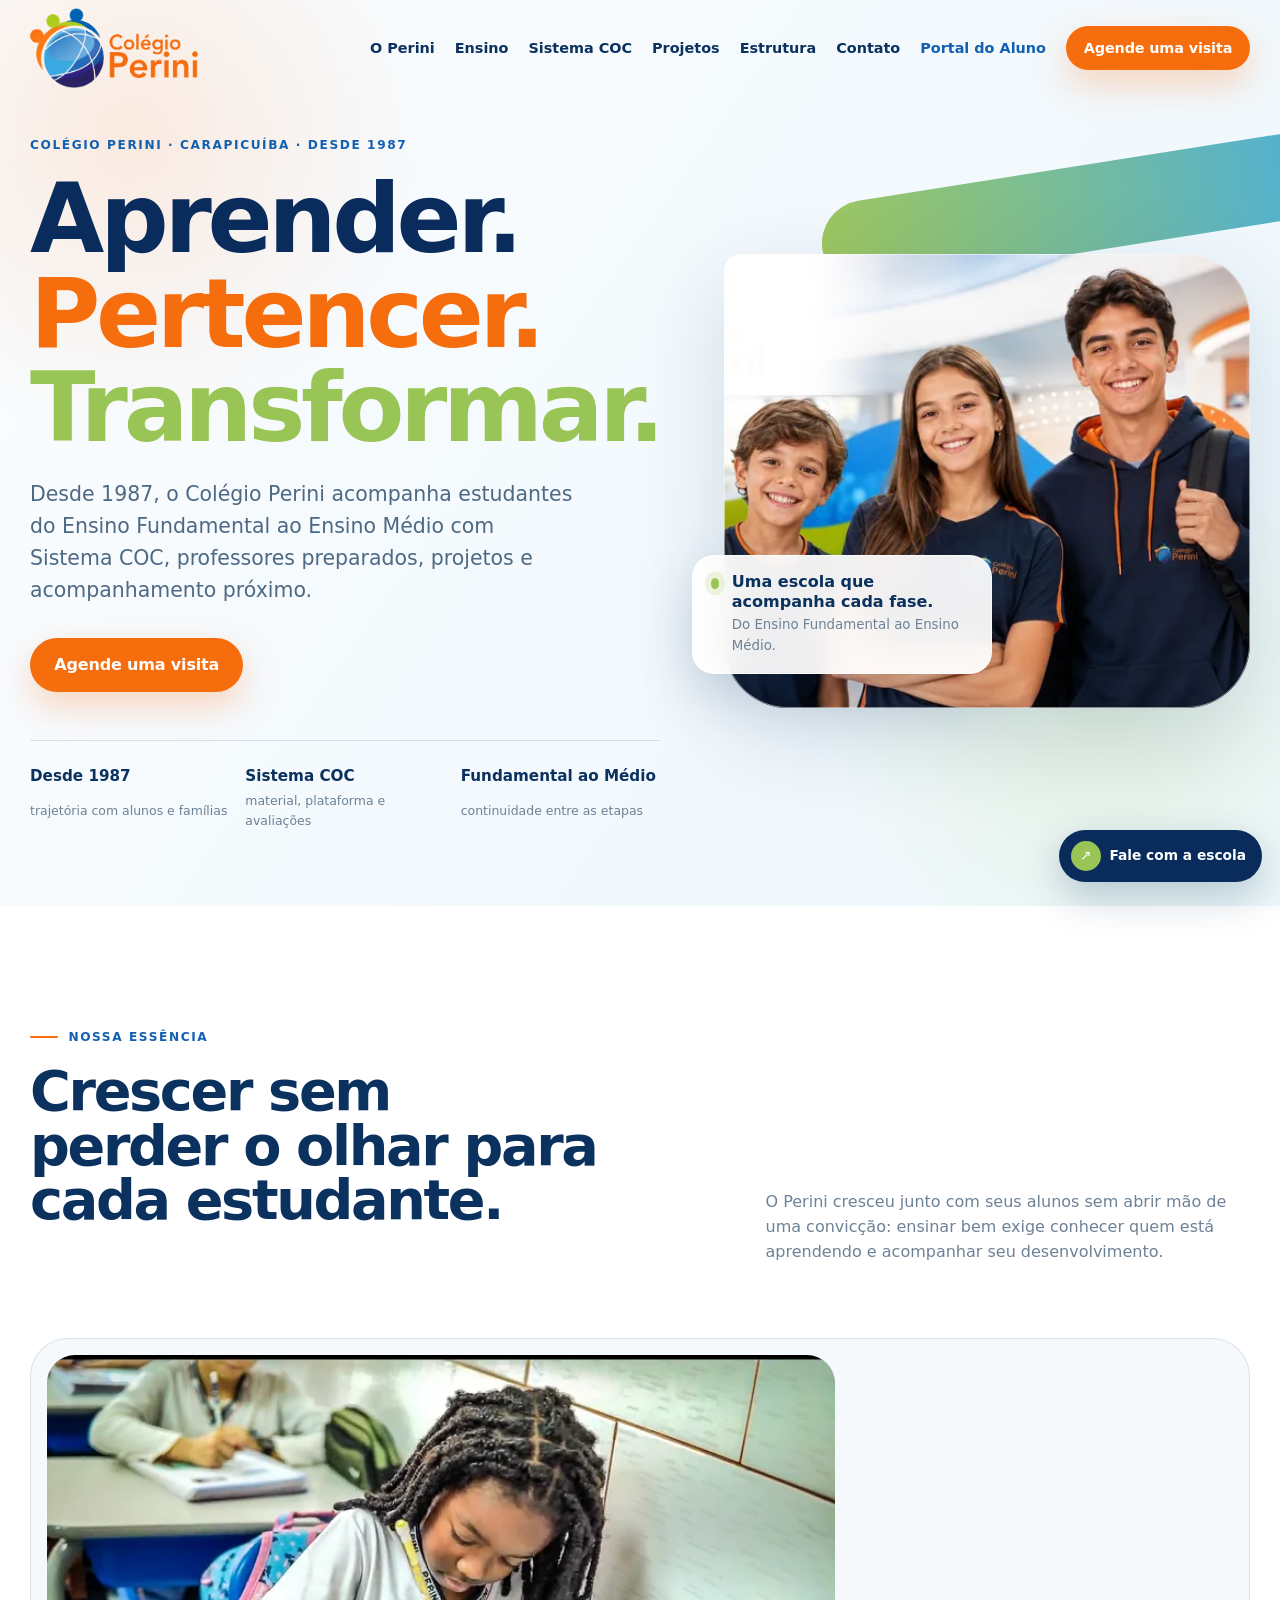
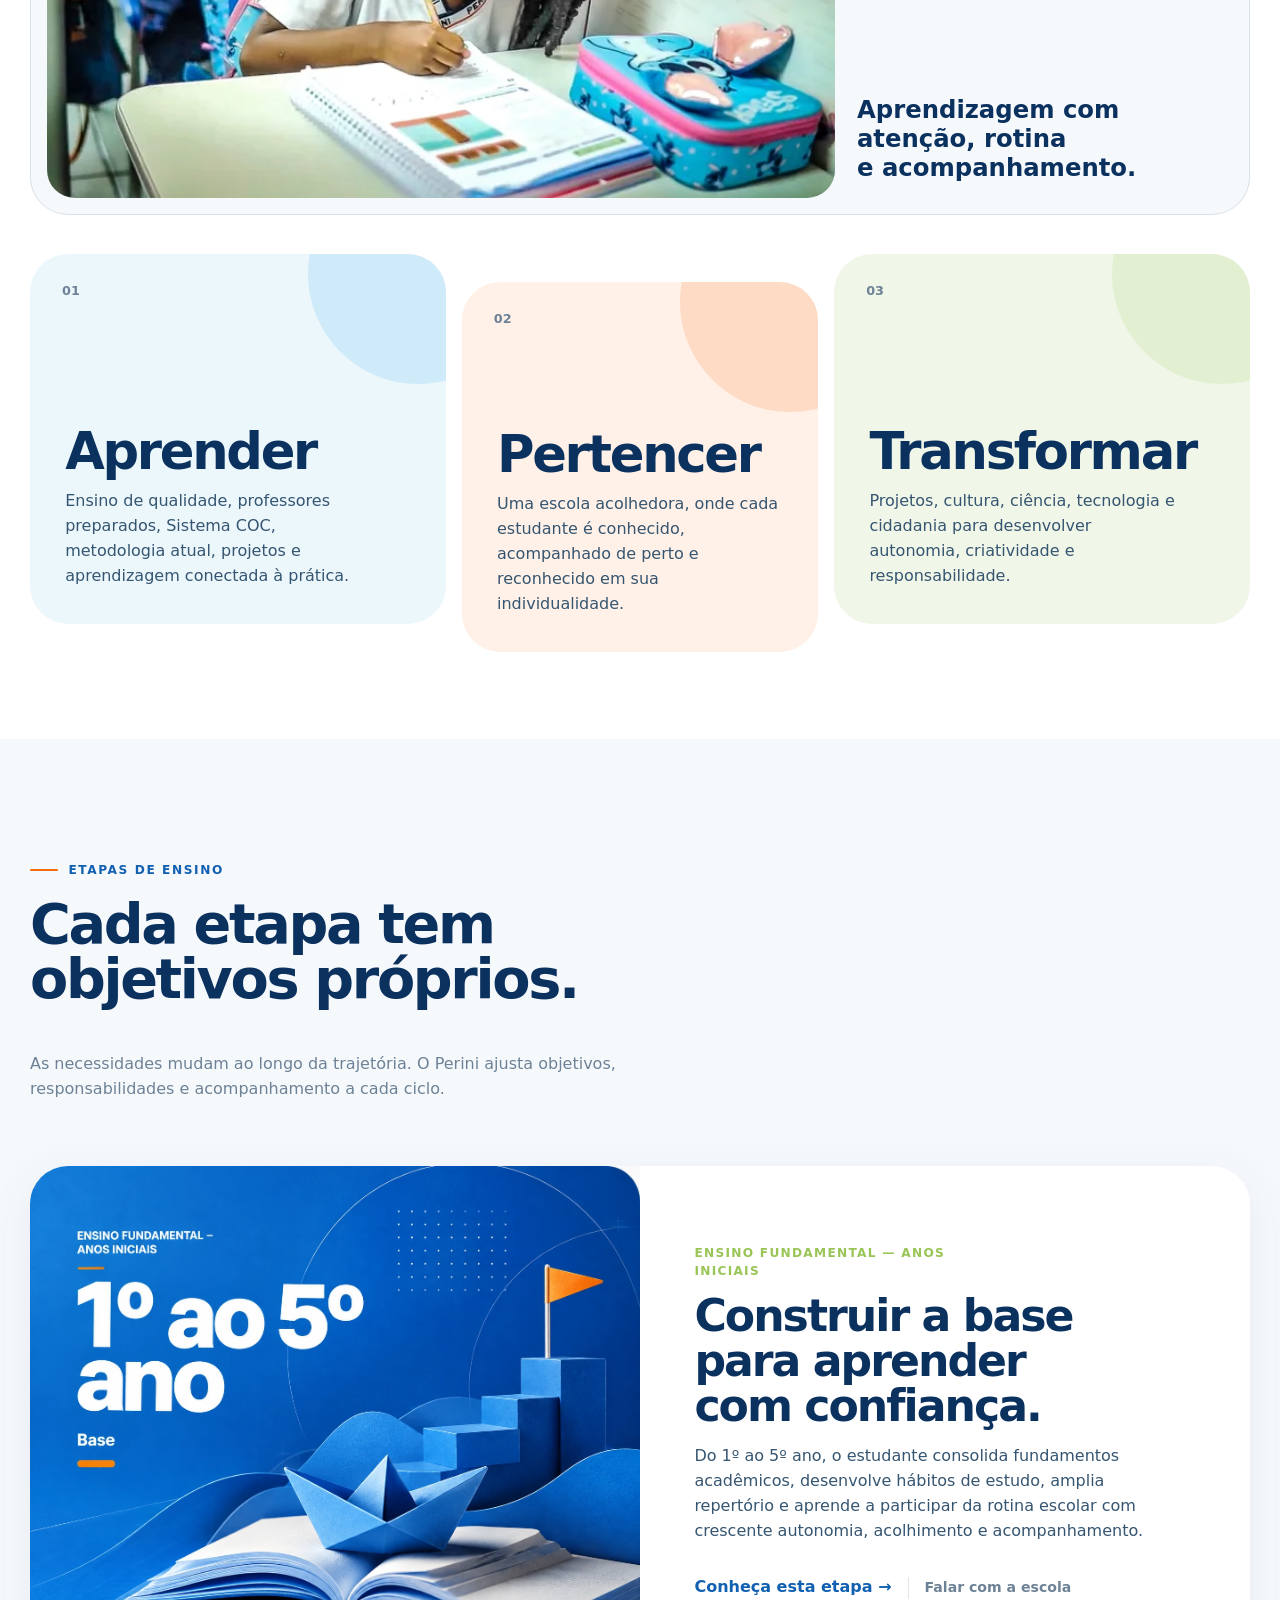
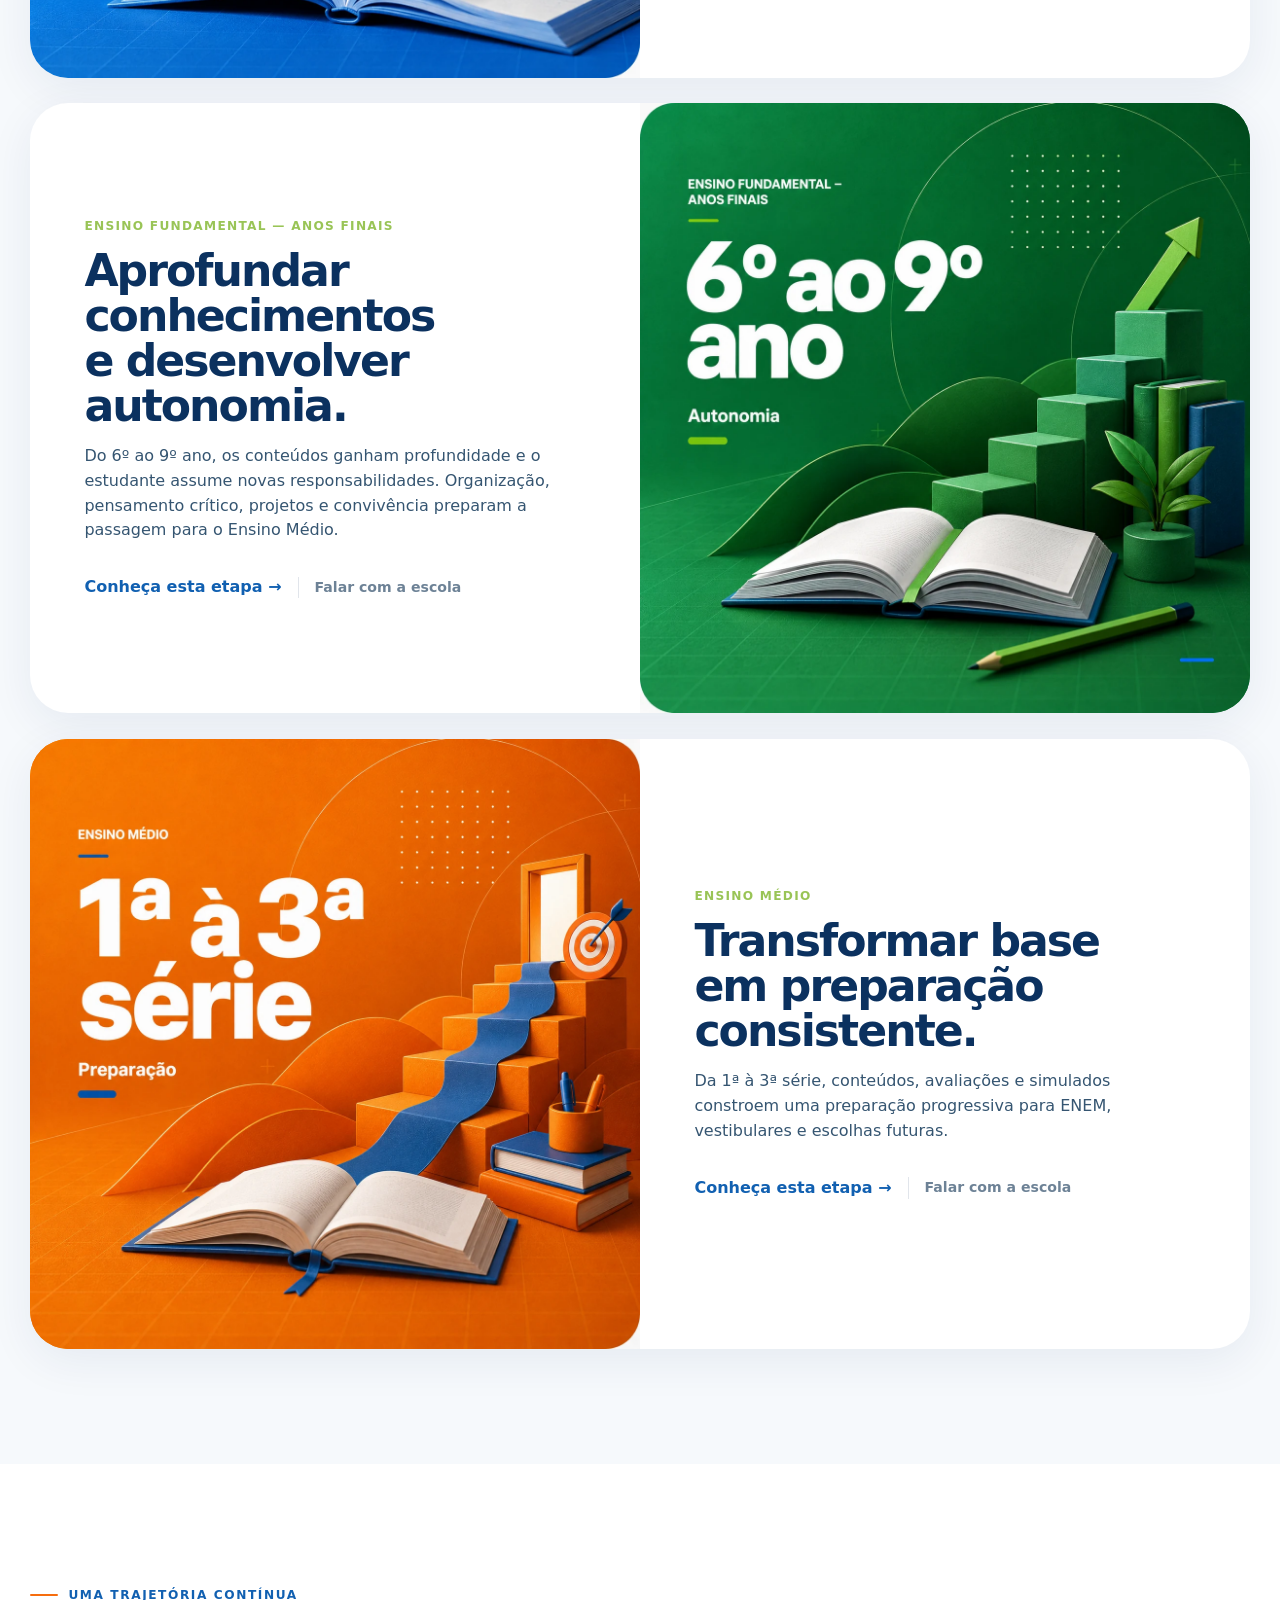
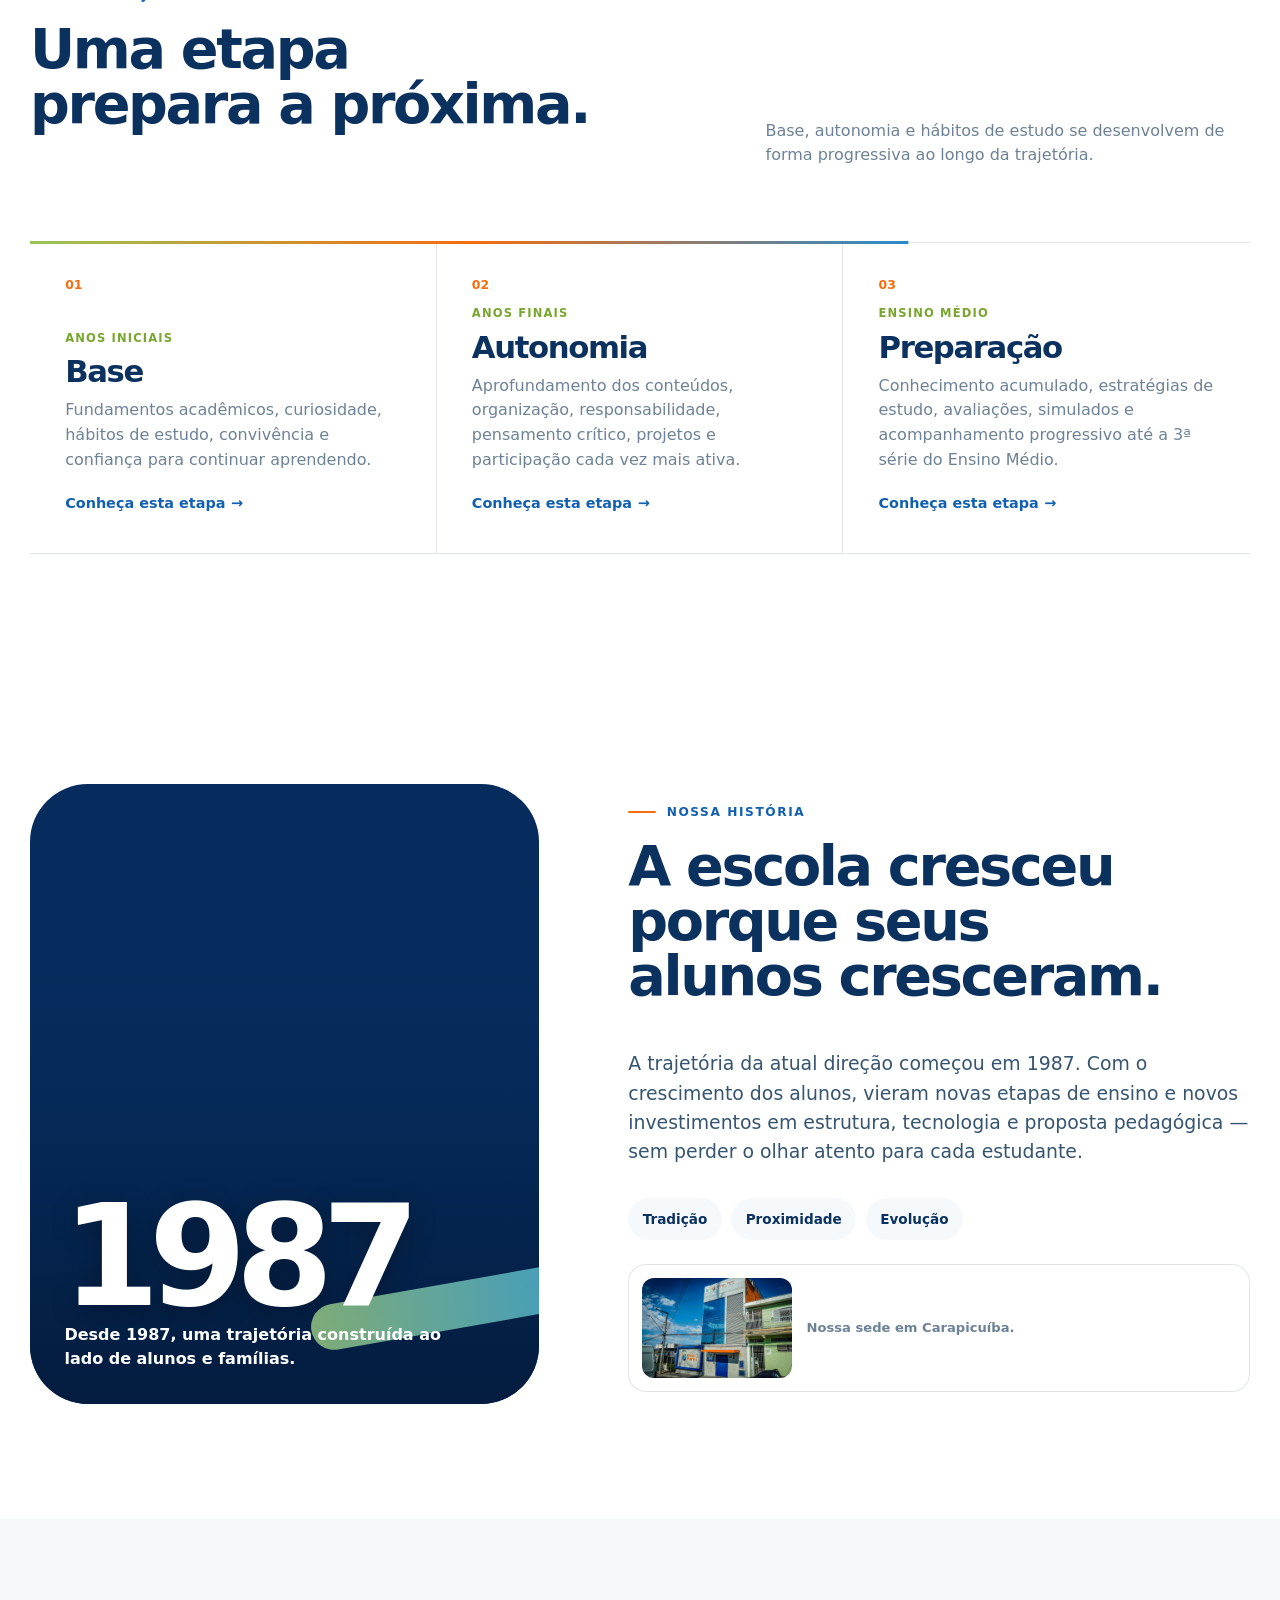
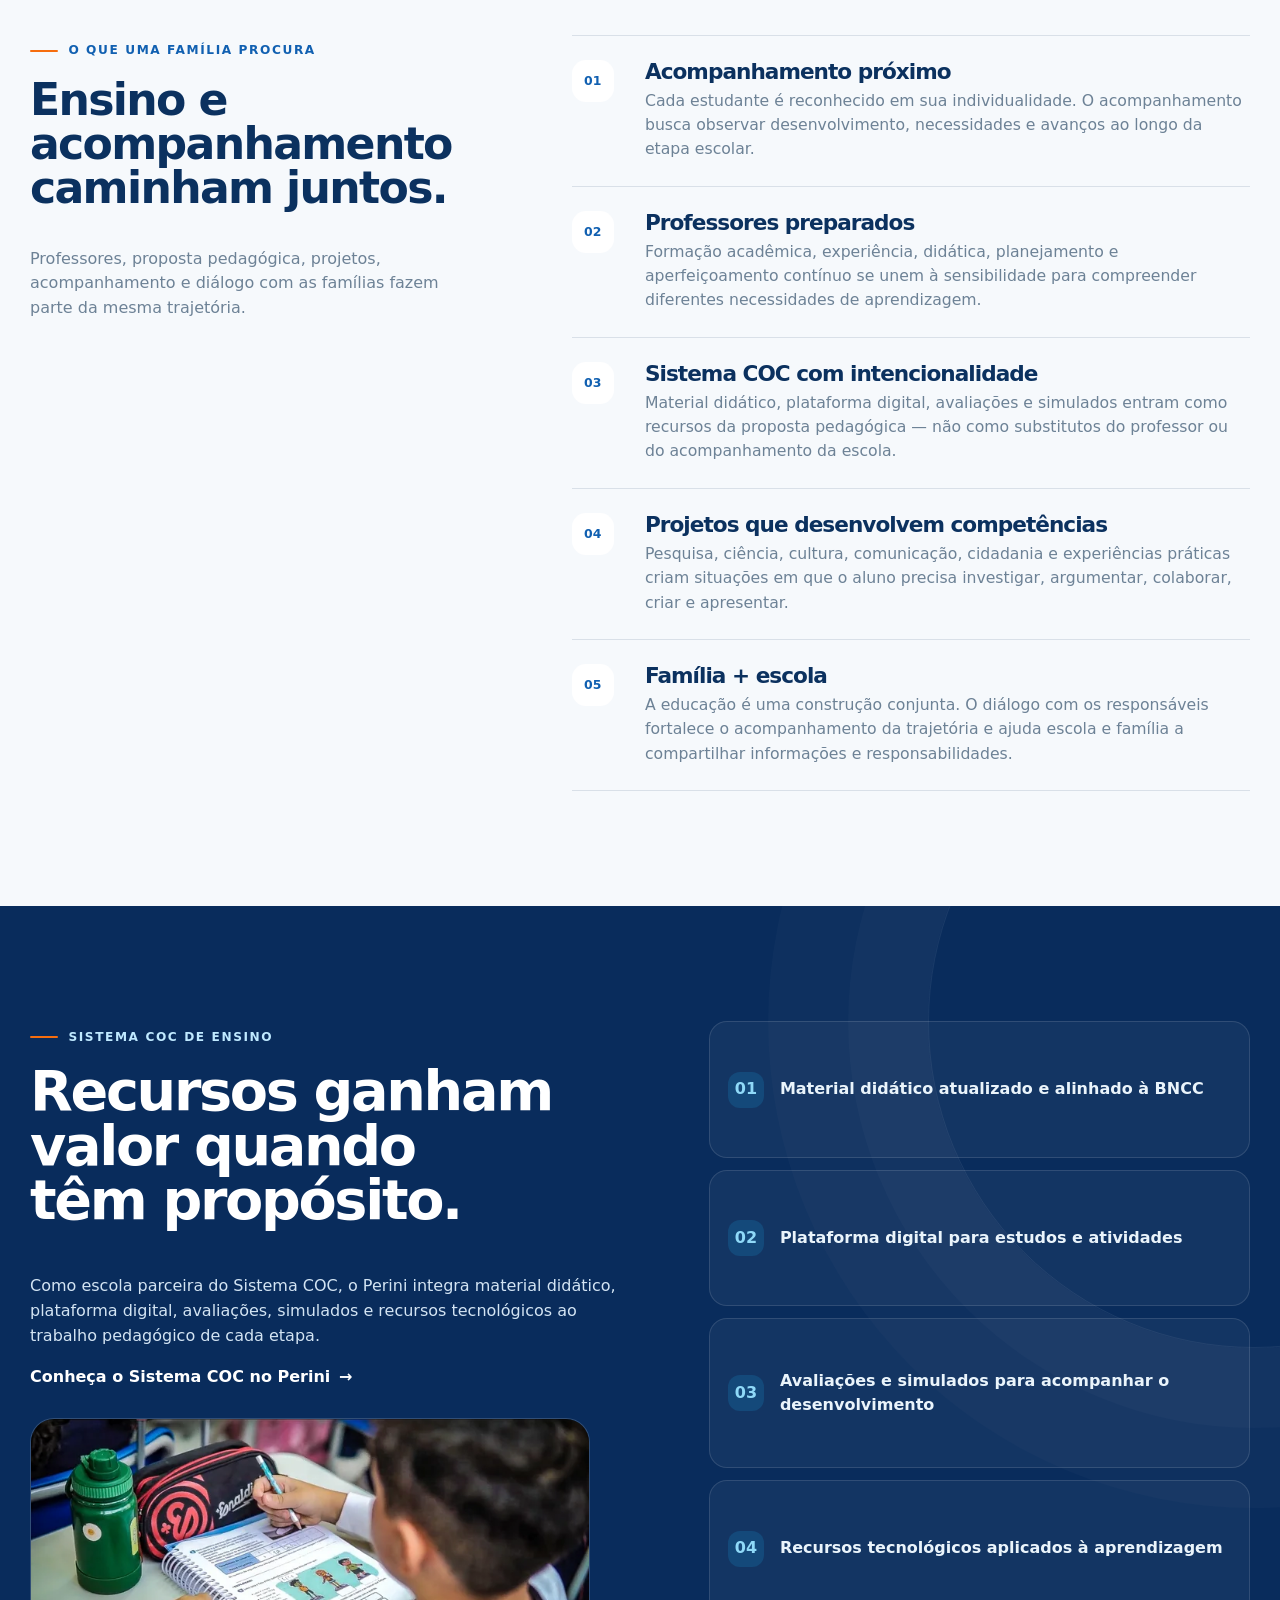
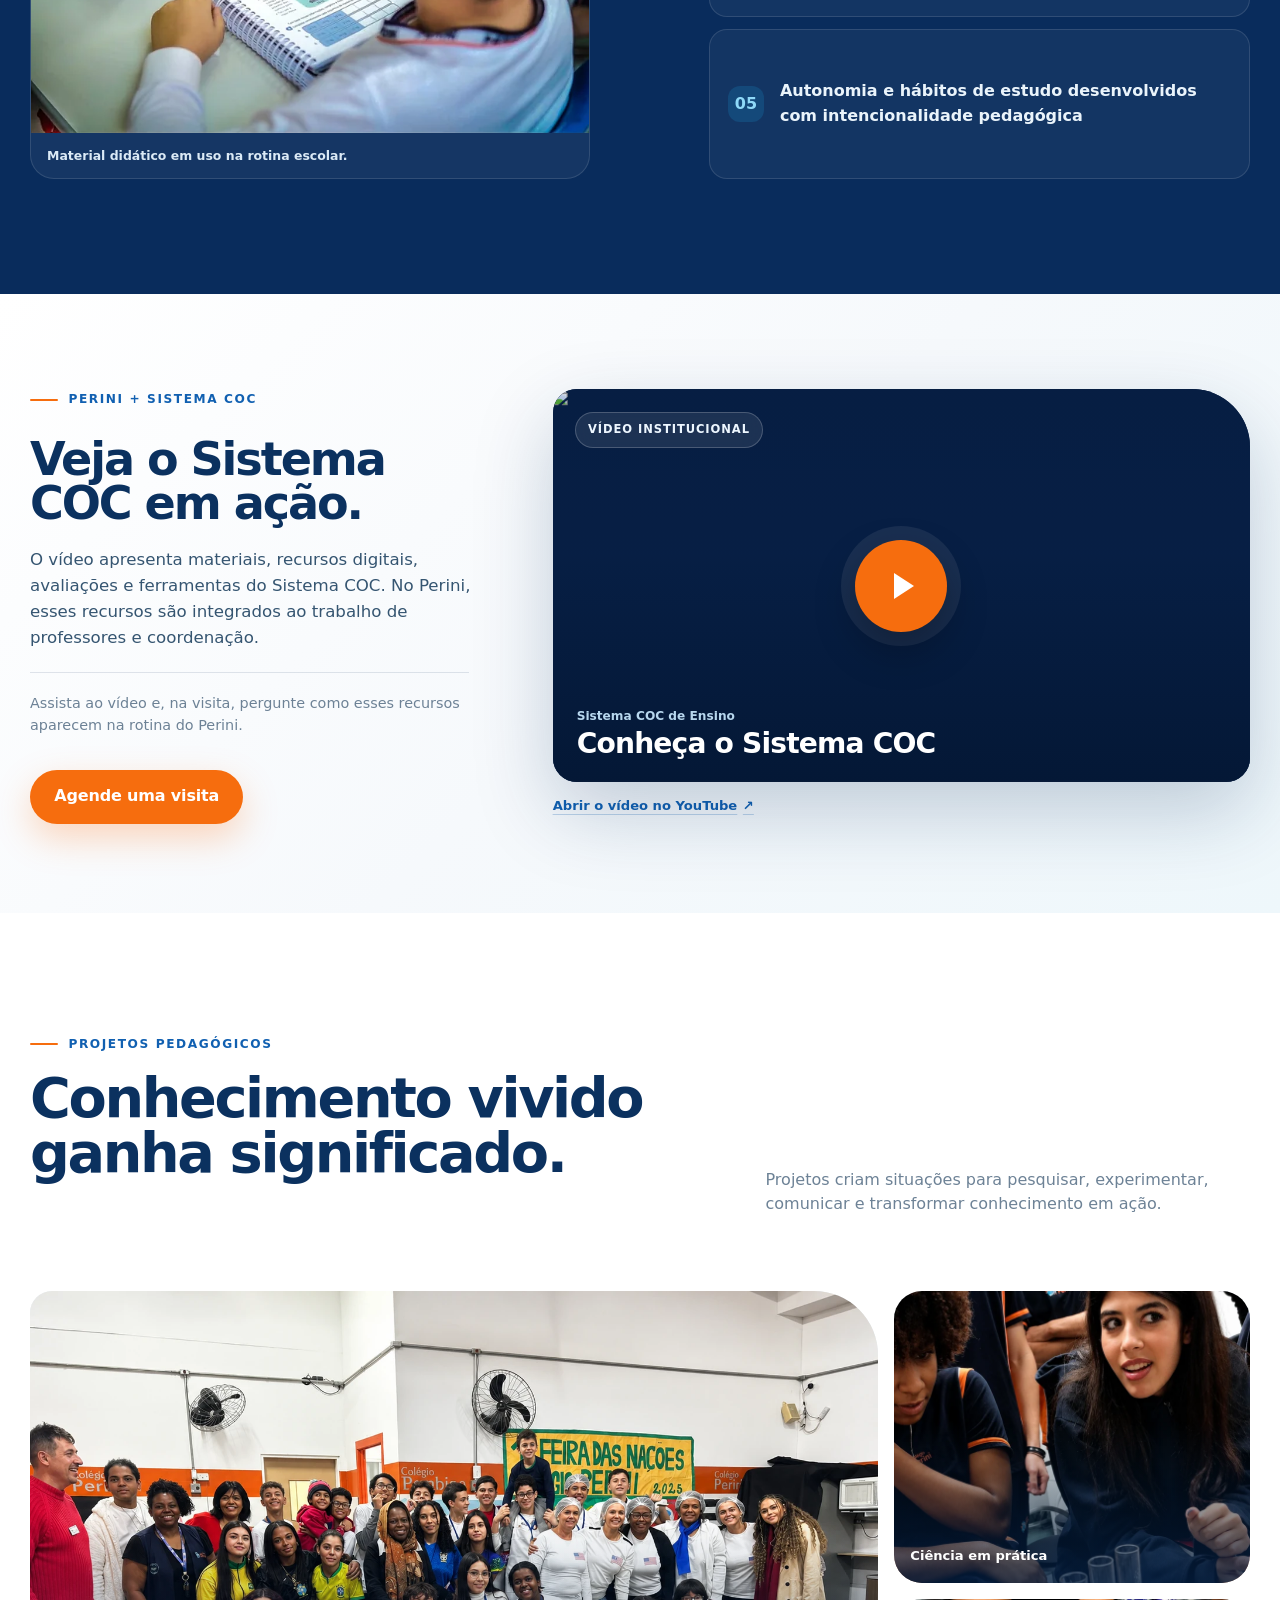
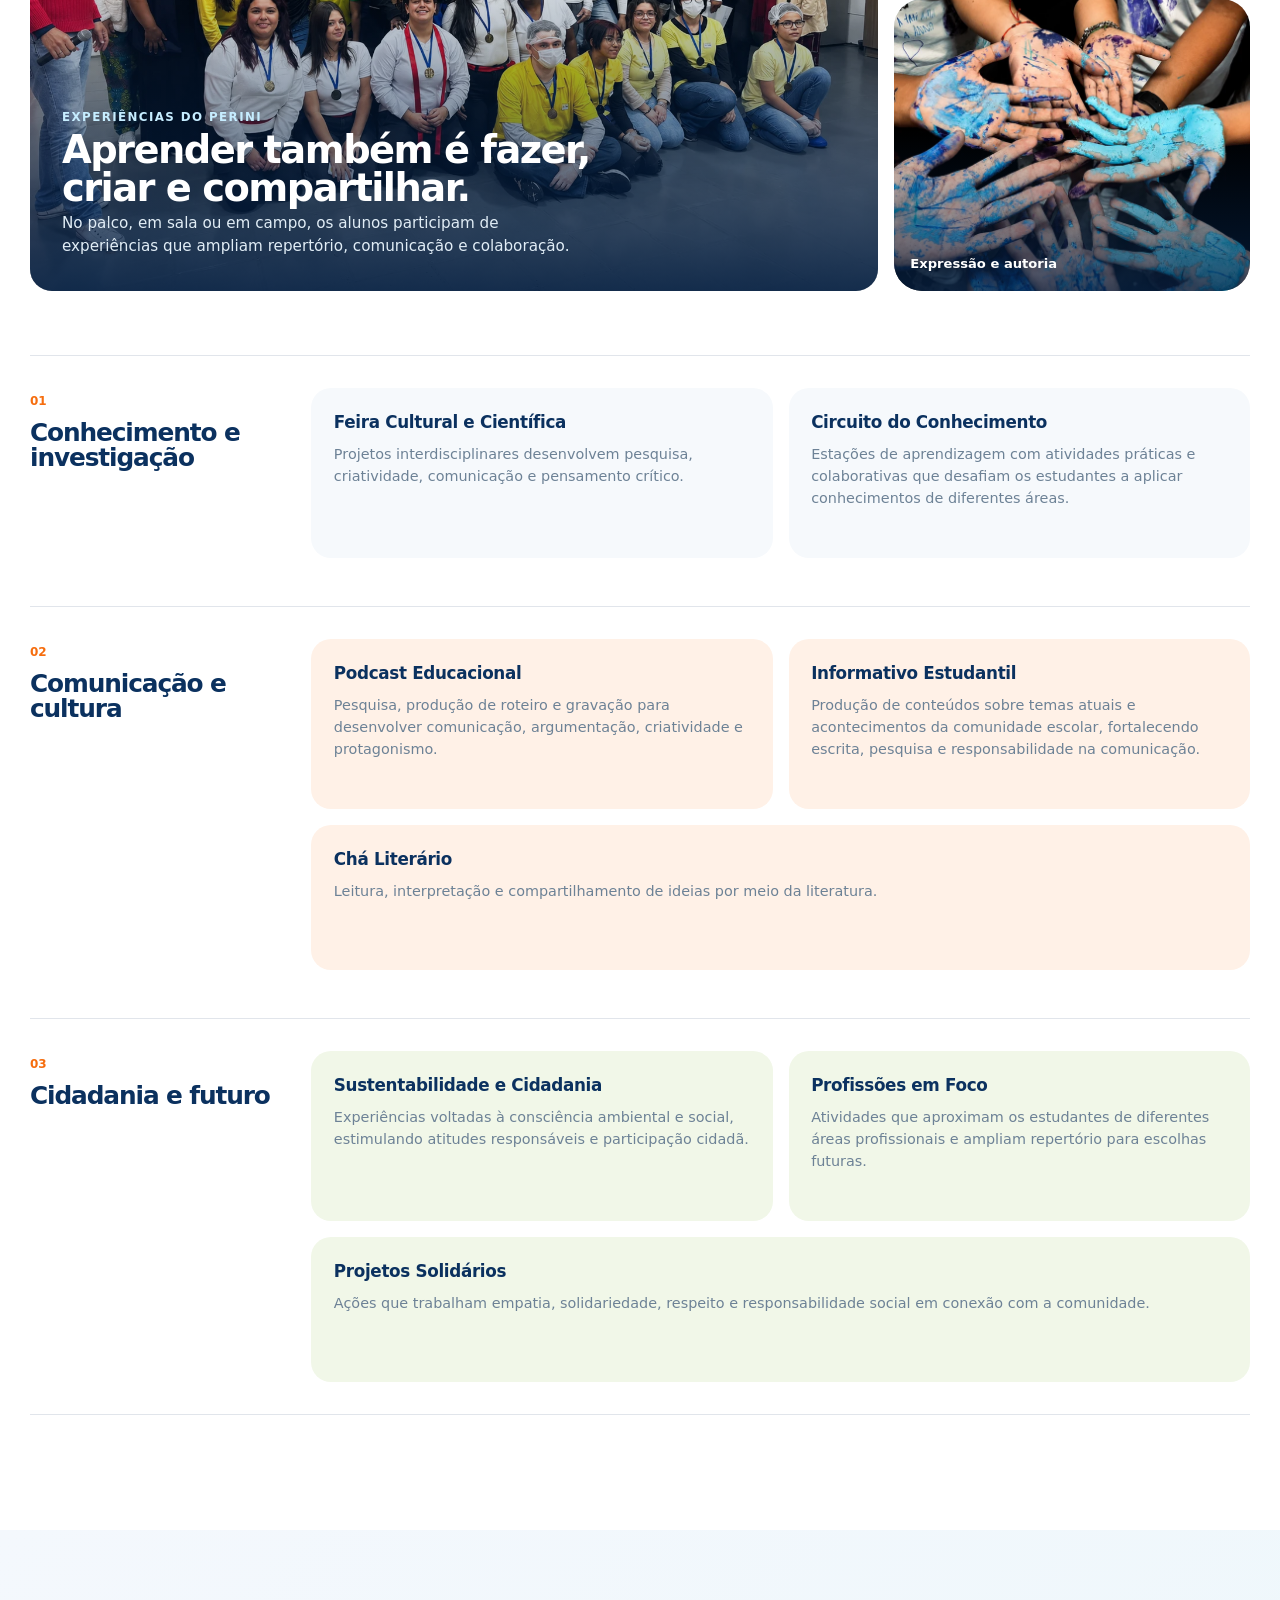
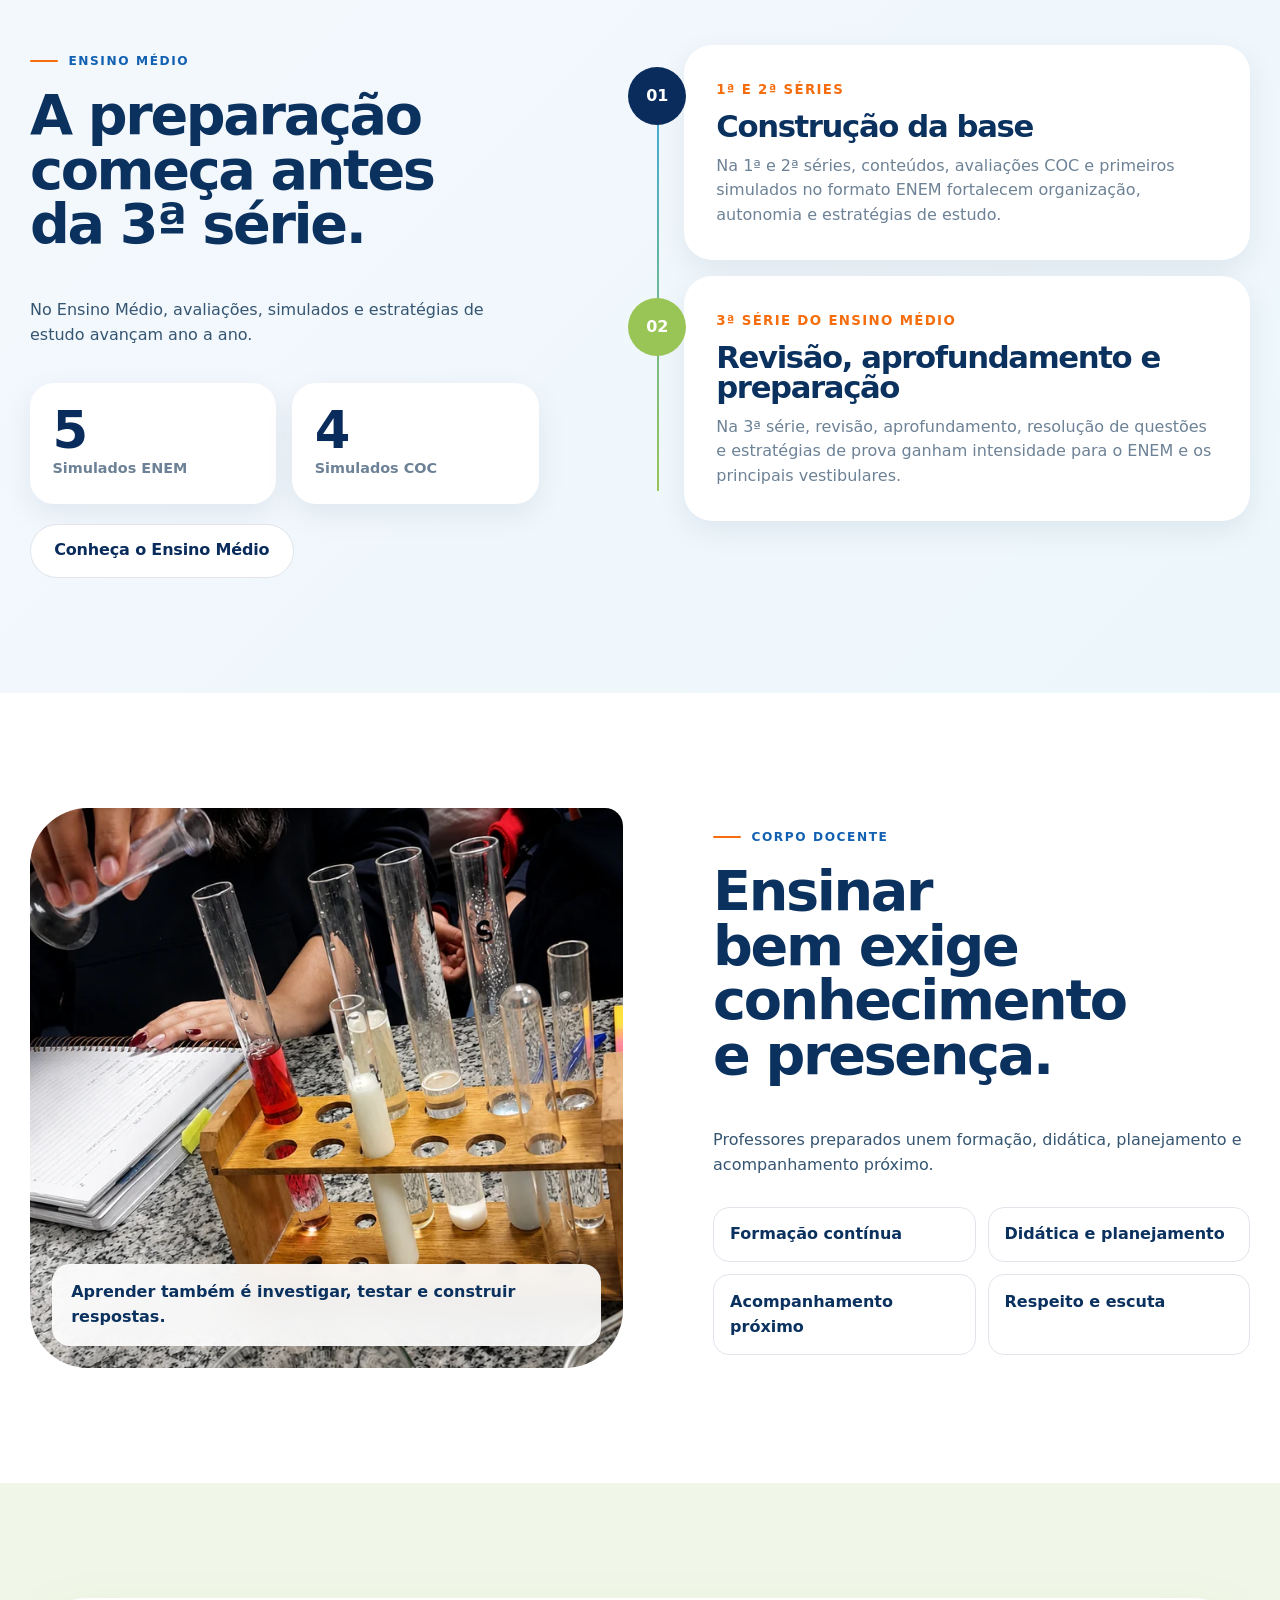
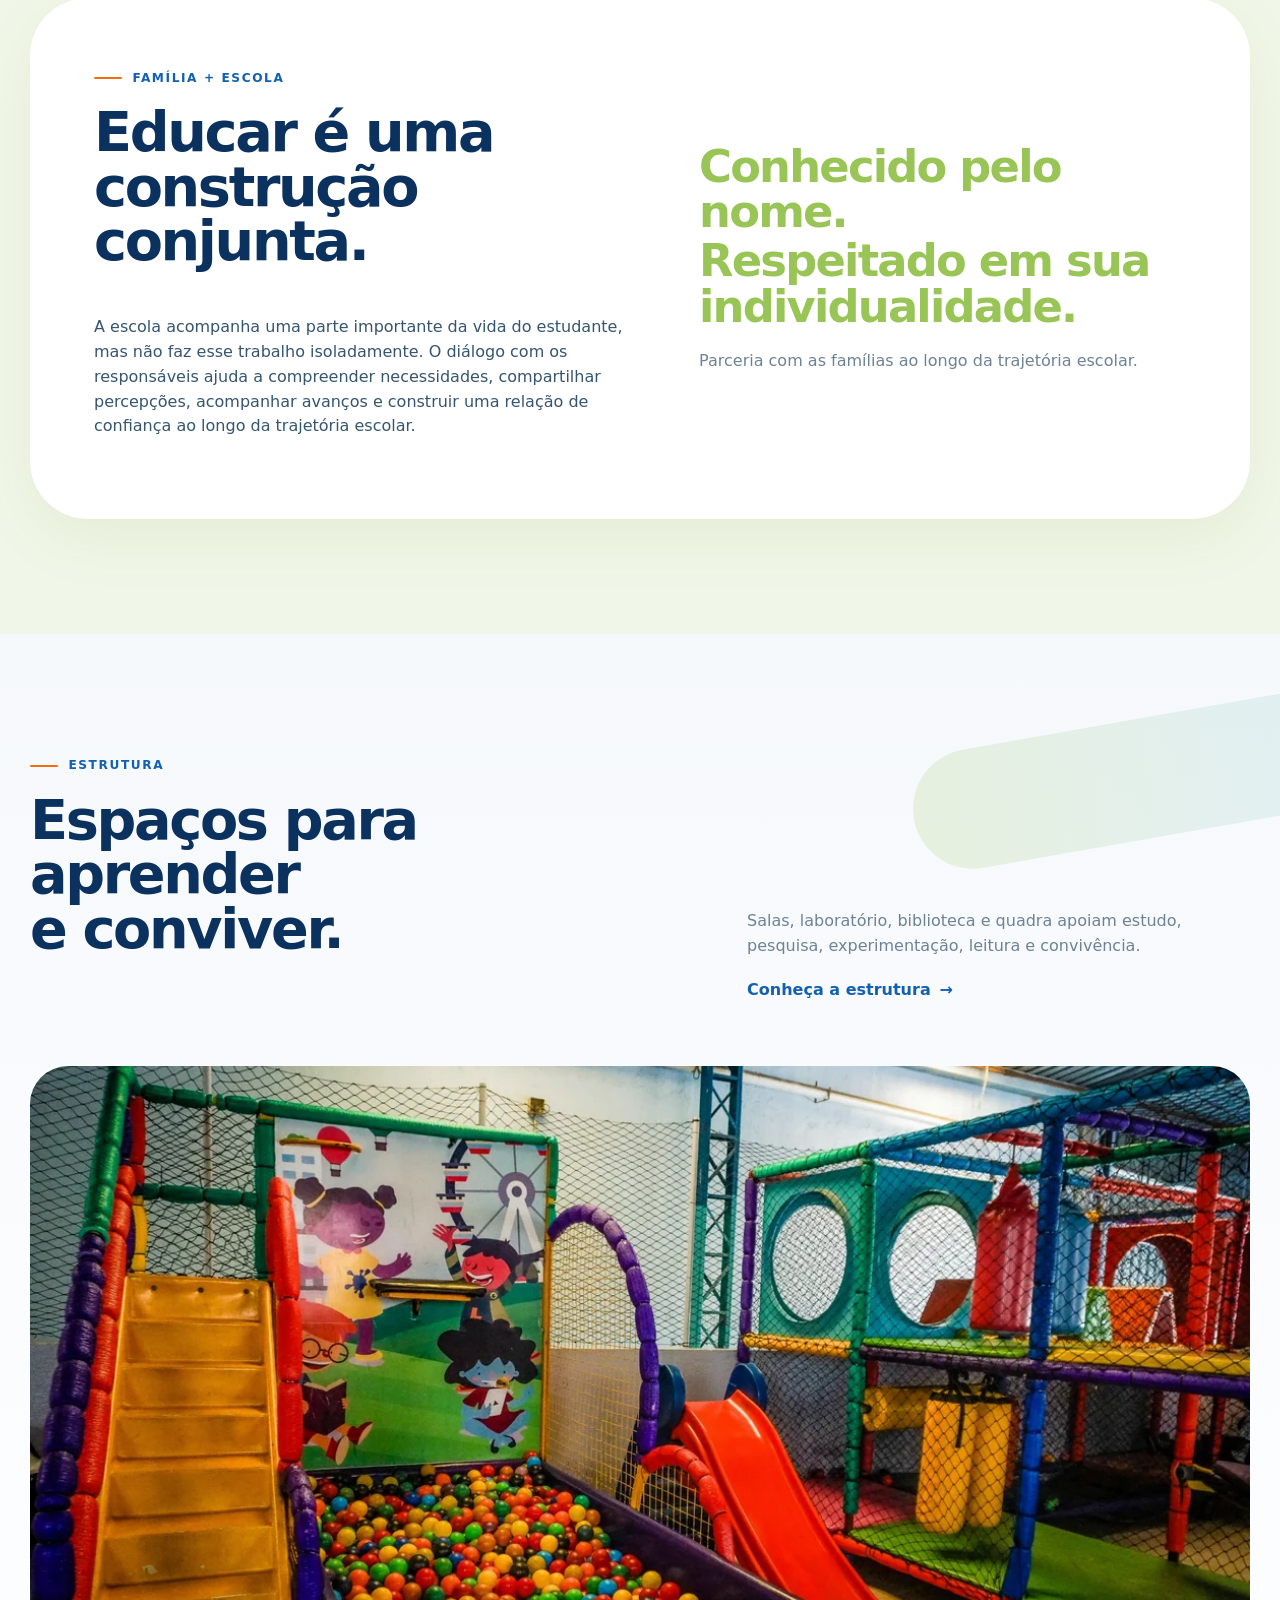
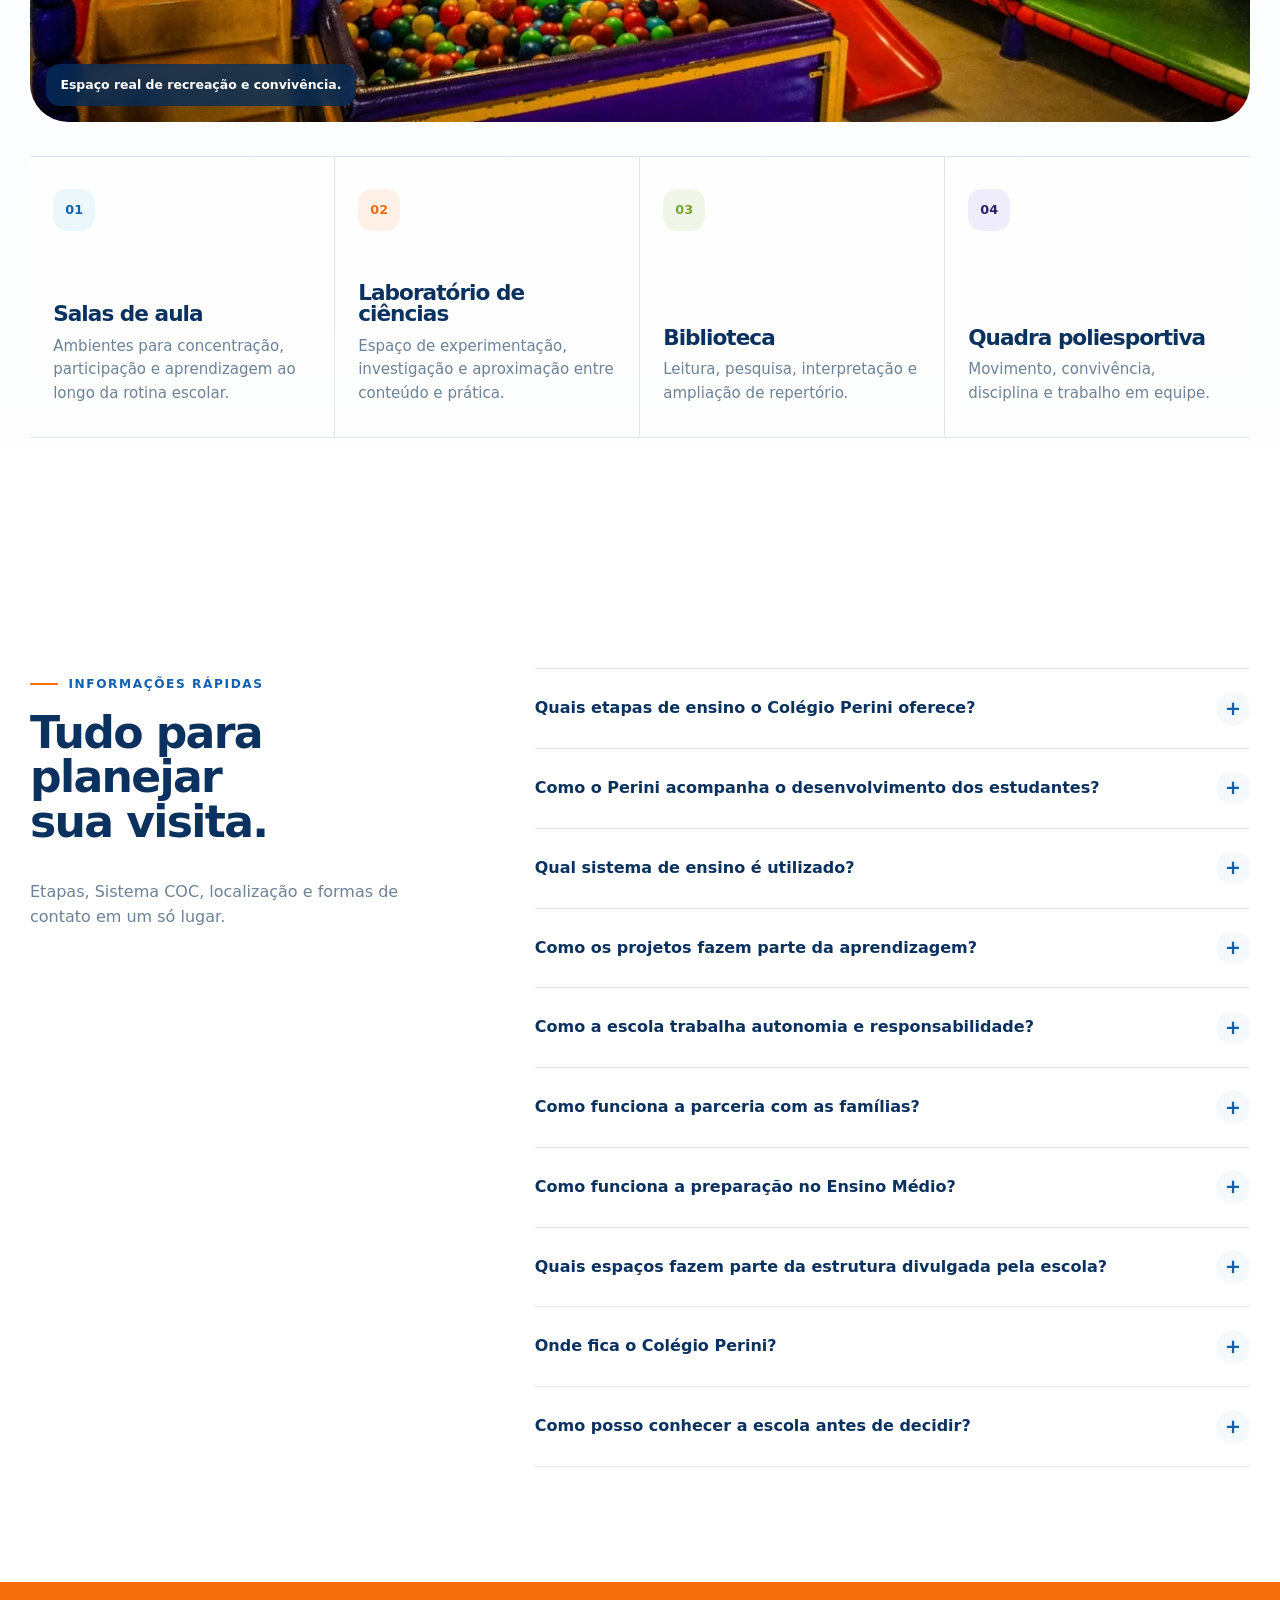
==== index.html @ a75958d8 "Add files via upload" ====
<!DOCTYPE html>

<html lang="pt-BR">
<head>
<meta charset="utf-8"/>
<meta content="width=device-width,initial-scale=1,viewport-fit=cover" name="viewport"/>
<meta content="light" name="color-scheme"/>
<title>Colégio Perini | Escola particular em Carapicuíba desde 1987</title>
<meta content="Conheça o Colégio Perini em Carapicuíba: Ensino Fundamental e Ensino Médio com Sistema COC, professores preparados, projetos, acompanhamento próximo e formação humana." name="description"/>
<meta content="Colégio Perini MASTER HOME v2.1 · diagramação homologação · base visual V3.4" name="generator"/>
<meta content="#0b4e90" name="theme-color"/>
<meta content="index,follow,max-image-preview:large" name="robots"/>
<link href="https://periniebambino.github.io/siteperiniv2/" rel="canonical"/>
<meta content="pt_BR" property="og:locale"/>
<meta content="website" property="og:type"/>
<meta content="Colégio Perini" property="og:site_name"/>
<meta content="Colégio Perini | Aprender. Pertencer. Transformar." property="og:title"/>
<meta content="Do Ensino Fundamental ao Ensino Médio, com Sistema COC, acompanhamento próximo, professores preparados e projetos reais." property="og:description"/>
<meta content="https://periniebambino.github.io/siteperiniv2/" property="og:url"/>
<meta content="https://periniebambino.github.io/siteperiniv2/assets/og/perini-social.jpg" property="og:image"/>
<meta content="1200" property="og:image:width"/>
<meta content="630" property="og:image:height"/>
<meta content="Alunos do Colégio Perini em ambiente escolar" property="og:image:alt"/>
<meta content="summary_large_image" name="twitter:card"/>
<meta content="Colégio Perini | Aprender. Pertencer. Transformar." name="twitter:title"/>
<meta content="Do Ensino Fundamental ao Ensino Médio, com Sistema COC, acompanhamento próximo, professores preparados e projetos reais." name="twitter:description"/>
<meta content="https://periniebambino.github.io/siteperiniv2/assets/og/perini-social.jpg" name="twitter:image"/>
<link href="assets/icons/favicon-32.png" rel="icon" sizes="32x32" type="image/png"/>
<link href="assets/icons/apple-touch-icon.png" rel="apple-touch-icon" sizes="180x180"/>
<link href="manifest.webmanifest" rel="manifest"/>
<link as="image" href="assets/hero/jornada-perini-1280.webp" imagesizes="(max-width: 1080px) 92vw, 48vw" imagesrcset="assets/hero/jornada-perini-768.webp 768w, assets/hero/jornada-perini-1280.webp 1280w, assets/hero/jornada-perini.webp 1672w" rel="preload"/>
<link href="css/tokens.css" rel="stylesheet"/>
<link href="css/base.css" rel="stylesheet"/>
<link href="css/components.css" rel="stylesheet"/>
<link href="css/responsive.css" rel="stylesheet"/><link href="css/rc1-final.css" rel="stylesheet"/>
</head>
<body>
<a class="skip-link" href="#conteudo">Pular para o conteúdo</a>
<div class="campaign" hidden="" id="campaign-bar"></div>
<header class="site-header" id="site-header">
<div class="container nav-shell">
<a aria-label="Colégio Perini — início" class="brand" href="./">
<img alt="Colégio Perini" height="414" id="brand-logo" src="assets/brand/logo-colegio-perini-cropped.webp" width="879"/>
</a>
<nav aria-label="Navegação principal" class="desktop-nav">
<a href="./#perini">O Perini</a>
<a href="./#ensino">Ensino</a>
<a href="./sistema-de-ensino/">Sistema COC</a>
<a href="./#projetos">Projetos</a>
<a href="./estrutura-e-vida-escolar/">Estrutura</a>
<a href="./contato/">Contato</a>
<a class="portal-link" data-portal="" data-track="portal" href="https://portal.coc.com.br/" rel="noopener noreferrer" target="_blank">Portal do Aluno</a>
<a class="btn btn-primary btn-sm" data-track="visita-header" data-visit-link="" href="./contato/#agendar">Agende uma visita</a>
</nav>
<button aria-controls="mobile-menu" aria-expanded="false" aria-label="Abrir menu" class="menu-toggle" id="menu-toggle" type="button"><span aria-hidden="true"></span></button>
</div>
</header>
<div aria-hidden="true" aria-label="Menu de navegação" aria-modal="true" class="mobile-menu" id="mobile-menu" role="dialog">
<div class="mobile-menu-inner">
<div class="mobile-menu-top">
<img alt="Colégio Perini" height="414" src="assets/brand/logo-colegio-perini-cropped.webp" width="879"/>
<button aria-label="Fechar menu" class="mobile-close" id="mobile-close" type="button">×</button>
</div>
<nav aria-label="Navegação mobile">
<a class="mobile-link" href="#perini">O Perini</a>
<a class="mobile-link sub" href="./#historia">Nossa História</a>
<a class="mobile-link sub" href="./#professores">Professores</a>
<a class="mobile-link" href="#ensino">Ensino</a>
<a class="mobile-link sub" href="./fundamental-1/">Anos Iniciais</a><a class="mobile-link sub" href="./fundamental-2/">Anos Finais</a>
<a class="mobile-link sub" href="./ensino-medio/">Ensino Médio</a>
<a class="mobile-link" href="#coc">Sistema COC</a>
<a class="mobile-link" href="#projetos">Projetos</a>
<a class="mobile-link" href="#estrutura">Estrutura</a>
<a class="mobile-link" href="#contato">Contato</a>
</nav>
<div class="mobile-menu-actions">
<a class="btn btn-primary" data-track="visita-menu" data-visit-link="" href="./contato/#agendar">Agende uma visita</a>
<a class="btn btn-ghost" data-portal="" data-track="portal-menu" href="https://portal.coc.com.br/" rel="noopener noreferrer" target="_blank">Portal do Aluno</a>
</div>
</div>
</div>
<main id="conteudo">
<section class="hero" id="inicio">
<div aria-hidden="true" class="hero-bg"></div>
<div class="container hero-layout">
<div class="hero-copy" data-reveal="">
<span class="eyebrow" data-hero-eyebrow="">Colégio Perini · Carapicuíba · Desde 1987</span>
<h1 class="hero-title" data-hero-title=""><span>Aprender.</span><span>Pertencer.</span><span>Transformar.</span></h1>
<p class="hero-intro" data-hero-text="">Desde 1987, o Colégio Perini acompanha crianças e jovens do Ensino Fundamental ao Ensino Médio com ensino estruturado, Sistema COC, professores preparados, projetos e acompanhamento próximo.</p>
<div class="hero-actions">
<a class="btn btn-primary" data-track="visita-hero" data-visit-link="" href="./contato/#agendar">Agende uma visita</a>
</div>
<div aria-label="Destaques do Colégio Perini" class="hero-trust">
<span><b>Desde 1987</b><small>trajetória com alunos e famílias</small></span>
<span><b>Sistema COC</b><small>material, plataforma e avaliações</small></span>
<span><b>Fundamental ao Médio</b><small>continuidade entre as etapas</small></span>
</div>
</div>
<div class="hero-visual" data-reveal="">
<div class="hero-image-wrap">
<img alt="Alunos do Colégio Perini em ambiente escolar" decoding="async" fetchpriority="high" height="720" id="hero-image" sizes="(max-width: 1080px) 92vw, 48vw" src="assets/hero/jornada-perini-1280.webp" srcset="assets/hero/jornada-perini-768.webp 768w, assets/hero/jornada-perini-1280.webp 1280w, assets/hero/jornada-perini.webp 1672w" width="1280"/>
</div>
<div class="hero-note"><span aria-hidden="true" class="dot"></span><div><strong>Uma escola que acompanha cada fase.</strong><small>Do Ensino Fundamental ao Ensino Médio.</small></div></div>
</div>
</div>
<div aria-hidden="true" class="hero-wave"></div>
</section>
<section class="section essence" id="perini">
<div class="container">
<div class="section-head split-head" data-reveal="">
<div><span class="kicker">Nossa essência</span><h2 class="title-lg" data-copy="essence-title">Crescer sem perder o olhar para cada estudante.</h2></div>
<p data-copy="essence-text">O Perini nasceu da proximidade com seus alunos e cresceu junto com eles, preservando o olhar atento para cada estudante.</p>
</div><figure class="essence-real-proof" data-reveal=""><picture><source data-real-source="studentStudying" media="(max-width:720px)" srcset="assets/real-final/aluna-estudando-720.webp"/><img alt="Estudante do Colégio Perini realizando atividade em sala de aula" data-real-image="studentStudying" decoding="async" height="750" loading="lazy" sizes="(max-width:720px) 92vw, 52vw" src="assets/real-final/aluna-estudando-1200.webp" srcset="assets/real-final/aluna-estudando-720.webp 720w, assets/real-final/aluna-estudando-1200.webp 1200w" width="1200"/></picture><figcaption>Aprendizagem com atenção, rotina e acompanhamento.</figcaption></figure>
<div class="essence-grid" id="pillars-grid"></div>
</div>
</section>
<section class="section stages" id="ensino">
<div class="container">
<div class="section-head" data-reveal="">
<span class="kicker">Etapas de ensino</span>
<h2 class="title-lg">Cada etapa tem objetivos próprios.</h2>
<p>As necessidades mudam ao longo da trajetória. O Perini ajusta objetivos, responsabilidades e acompanhamento a cada ciclo.</p>
</div>
<div class="stages-grid" id="stages-grid"></div>
</div>
</section>
<section class="section journey" id="jornada">
<div class="container">
<div class="section-head split-head" data-reveal="">
<div><span class="kicker">Uma trajetória contínua</span><h2 class="title-lg">Uma etapa prepara a próxima.</h2></div>
<p>Base, autonomia e hábitos de estudo se desenvolvem de forma progressiva ao longo da trajetória.</p>
</div>
<div class="journey-grid" id="journey-grid"></div>
</div>
</section>
<section class="section history" id="historia">
<div class="container history-layout">
<div class="history-panel history-photo-panel" data-reveal=""><picture class="history-panel-picture">
<source media="(max-width:720px)" srcset="assets/real/direcao-historia-720.webp"/>
<img alt="Equipe de direção do Colégio Perini em registro institucional" data-real-image="historyDirection" decoding="async" height="1448" loading="lazy" sizes="(max-width:1080px) 92vw, 40vw" src="assets/real/direcao-historia.webp" srcset="assets/real/direcao-historia-720.webp 720w, assets/real/direcao-historia.webp 1086w" width="1086"/>
</picture>
<span class="history-year">1987</span>
<p>Desde 1987, uma trajetória construída ao lado de alunos e famílias.</p>
<div aria-hidden="true" class="history-orbit"></div>
</div>
<div class="history-copy" data-reveal="">
<span class="kicker">Nossa história</span>
<h2 class="title-lg" data-history-title="">A escola cresceu porque seus alunos cresceram.</h2>
<p data-history-text="">A trajetória da atual direção começou em 1987, com a Educação Infantil. À medida que os alunos cresceram, o Perini ampliou sua atuação para os Anos Iniciais, Anos Finais e Ensino Médio. A escola evoluiu em estrutura, tecnologia e proposta pedagógica sem abrir mão de sua essência: o olhar atento para cada estudante.</p>
<div aria-label="Valores presentes na trajetória" class="history-values"><span>Tradição</span><span>Proximidade</span><span>Evolução</span></div><figure class="history-facade-proof" data-reveal=""><picture><source data-real-source="facade" media="(max-width:720px)" srcset="assets/real-final/fachada-720.webp"/><img alt="Fachada do Colégio Perini em Carapicuíba" data-real-image="facade" decoding="async" height="1066" loading="lazy" sizes="(max-width:720px) 92vw, 28vw" src="assets/real-final/fachada-1600.webp" srcset="assets/real-final/fachada-720.webp 720w, assets/real-final/fachada-1600.webp 1600w" width="1600"/></picture><figcaption>Nossa sede em Carapicuíba.</figcaption></figure>
</div>
</div>
</section>
<section class="section reasons" id="diferenciais">
<div class="container reasons-layout">
<div class="reasons-intro" data-reveal=""><span class="kicker">O que uma família procura</span><h2 class="title-md" data-copy="reasons-title">Ensino e acompanhamento caminham juntos.</h2><p data-copy="reasons-text">Ensino estruturado, professores preparados, projetos, acompanhamento e parceria com as famílias sustentam a proposta em cada etapa.</p></div>
<div class="reasons-grid" id="reasons-grid"></div>
</div>
</section>
<section class="section coc" id="coc">
<div class="container coc-layout">
<div class="coc-copy" data-reveal="">
<span class="kicker kicker-light">Sistema COC de Ensino</span>
<h2 class="title-lg" data-coc-title="">Recursos ganham valor quando têm propósito.</h2>
<p data-coc-text="">O Colégio Perini integra material didático, recursos digitais, avaliações, simulados e ferramentas de acompanhamento para tornar a aprendizagem mais dinâmica e fortalecer a autonomia do estudante.</p>
<a class="text-link light" href="./sistema-de-ensino/">Conheça o Sistema COC no Perini <span aria-hidden="true">→</span></a>
<figure class="home-coc-real-proof" data-reveal=""><picture><source data-real-source="studentMaterial" media="(max-width:720px)" srcset="assets/real-final/aluno-material-720.webp"/><img alt="Estudante do Colégio Perini utilizando material didático em sala de aula" data-real-image="studentMaterial" decoding="async" height="750" loading="lazy" sizes="(max-width:720px) 92vw, 40vw" src="assets/real-final/aluno-material-1200.webp" srcset="assets/real-final/aluno-material-720.webp 720w, assets/real-final/aluno-material-1200.webp 1200w" width="1200"/></picture><figcaption>Material didático em uso na rotina escolar.</figcaption></figure></div>
<div class="coc-stack" data-reveal="" id="coc-items"></div>
</div>
</section>
<section aria-labelledby="coc-video-title" class="section coc-video-section" id="coc-video">
<div class="container coc-video-layout">
<div class="coc-video-copy" data-reveal="">
<span class="kicker" data-coc-video-kicker="">Perini + Sistema COC</span>
<h2 class="title-md" data-coc-video-title="" id="coc-video-title">Veja o Sistema COC em ação.</h2>
<p data-coc-video-text="">O COC reúne material didático, recursos digitais, avaliações e simulados. No Perini, esses recursos são integrados ao trabalho de professores, aos projetos e ao acompanhamento de cada etapa.</p>
<p class="coc-video-note" data-coc-video-note="">Assista ao vídeo institucional do COC para conhecer melhor o sistema que faz parte da proposta pedagógica da escola.</p>
<a class="btn btn-primary coc-video-cta" data-track="visita-coc-video" data-visit-link="" href="./contato/#agendar">Agende uma visita</a>
</div>
<div class="coc-video-media" data-reveal="">
<a aria-label="Reproduzir vídeo institucional do Sistema COC" class="coc-video-facade" data-coc-video-play="" data-track="coc-video-play" href="https://www.youtube.com/watch?v=YoLo7efZ9VU" rel="noopener noreferrer" target="_blank">
<img alt="" aria-hidden="true" class="coc-video-cover" decoding="async" height="720" loading="lazy" referrerpolicy="no-referrer" src="https://i.ytimg.com/vi/YoLo7efZ9VU/maxresdefault.jpg" width="1280"/>
<span class="coc-video-badge" data-coc-video-label="">Vídeo institucional</span>
<span aria-hidden="true" class="coc-video-orbit coc-video-orbit-a"></span>
<span aria-hidden="true" class="coc-video-orbit coc-video-orbit-b"></span>
<span aria-hidden="true" class="coc-video-play-icon"><i></i></span>
<span class="coc-video-facade-copy"><small>Sistema COC de Ensino</small><strong data-coc-video-facade-title="">Conheça o Sistema COC</strong></span>
</a>
<a class="coc-video-external" data-coc-video-external="" data-track="coc-video-youtube" href="https://www.youtube.com/watch?v=YoLo7efZ9VU" rel="noopener noreferrer" target="_blank">Abrir o vídeo no YouTube <span aria-hidden="true">↗</span></a>
</div>
</div>
</section>
<section class="section projects" id="projetos">
<div class="container">
<div class="section-head split-head" data-reveal="">
<div><span class="kicker">Projetos pedagógicos</span><h2 class="title-lg">Conhecimento vivido ganha significado.</h2></div>
<p>Projetos criam situações para pesquisar, experimentar, comunicar e transformar conhecimento em ação.</p>
</div>
<div class="projects-photo-story" data-reveal="">
<figure class="project-photo-main">
<img alt="Estudantes e equipe do Colégio Perini na Feira das Nações" data-real-image="feiraDasNacoes" decoding="async" height="1086" loading="lazy" sizes="(max-width:1080px) 92vw, 66vw" src="assets/real-2026/feira-das-nacoes.webp" srcset="assets/real-2026/feira-das-nacoes-720.webp 720w, assets/real-2026/feira-das-nacoes.webp 1448w" width="1448"/>
<figcaption><span>Experiências do Perini</span><strong>Aprender também é fazer, criar e compartilhar.</strong><small>No palco, em sala ou em campo, os alunos participam de experiências que ampliam repertório, comunicação e colaboração.</small></figcaption>
</figure>
<div class="project-photo-stack">
<figure>
<img alt="Estudantes do Colégio Perini em atividade prática de ciências" data-real-image="cienciaAluna" decoding="async" height="941" loading="lazy" sizes="(max-width:1080px) 92vw, 31vw" src="assets/real-2026/ciencia-aluna-tubos-card.webp" srcset="assets/real-2026/ciencia-aluna-tubos-card-720.webp 720w, assets/real-2026/ciencia-aluna-tubos-card.webp 941w" width="941"/>
<figcaption>Ciência em prática</figcaption>
</figure>
<figure>
<img alt="Mãos de estudantes do Colégio Perini durante atividade de expressão artística" data-real-image="arteMaos" decoding="async" height="1034" loading="lazy" sizes="(max-width:1080px) 92vw, 31vw" src="assets/real-2026/arte-maos-tinta-card.webp" srcset="assets/real-2026/arte-maos-tinta-card-720.webp 720w, assets/real-2026/arte-maos-tinta-card.webp 1086w" width="1086"/>
<figcaption>Expressão e autoria</figcaption>
</figure>
</div>
</div>
<div class="projects-grid" id="projects-grid"></div>
</div>
</section>
<section class="section high-school" id="ensino-medio">
<div class="container hs-layout">
<div class="hs-intro" data-reveal="">
<span class="kicker">Ensino Médio</span>
<h2 class="title-lg" data-highschool-title="">A preparação começa antes da 3ª série.</h2>
<p data-highschool-text="">No Perini, a preparação para o Ensino Superior é construída ao longo dos três anos, com base consistente, avaliações, simulados, estratégias de estudo e acompanhamento constante.</p>
<div class="hs-stats" id="hs-stats"></div>
<a class="btn btn-outline hs-cta" data-track="pagina-medio" href="./ensino-medio/">Conheça o Ensino Médio</a>
</div>
<div class="hs-path" data-reveal="">
<article><span>01</span><small>1ª e 2ª séries</small><h3>Construção da base</h3><p data-highschool-phase1="">Nos dois primeiros anos, os estudantes desenvolvem os conteúdos do Ensino Médio, realizam avaliações do Sistema COC e têm os primeiros contatos com simulados no formato ENEM, fortalecendo autonomia, organização e estratégias de estudo.</p></article>
<article><span>02</span><small>3ª série do Ensino Médio</small><h3>Revisão, aprofundamento e preparação</h3><p data-highschool-phase2="">Na 3ª série, o foco está na revisão e no aprofundamento dos conteúdos, na resolução de questões e no aperfeiçoamento das estratégias de prova para o ENEM e os principais vestibulares.</p></article>
</div>
</div>
</section>
<section class="section teachers" id="professores">
<div class="container teachers-layout">
<div class="teachers-visual" data-reveal="">
<img alt="Estudantes do Colégio Perini em atividade prática de ciências" data-real-image="cienciaAcao" decoding="async" height="1448" loading="lazy" sizes="(max-width:1080px) 92vw, 50vw" src="assets/real-2026/ciencia-experimento-acao.webp" srcset="assets/real-2026/ciencia-experimento-acao-720.webp 720w, assets/real-2026/ciencia-experimento-acao.webp 1086w" width="1086"/>
<div class="teachers-caption">Aprender também é investigar, testar e construir respostas.</div>
</div>
<div class="teachers-copy" data-reveal="">
<span class="kicker">Corpo docente</span>
<h2 class="title-lg" data-teachers-title="">Ensinar bem exige conhecimento e presença.</h2>
<p data-teachers-text="">Formação acadêmica, experiência, didática e aperfeiçoamento contínuo se unem a um olhar atento para as necessidades de cada estudante.</p>
<div class="teacher-items" id="teacher-items"></div>
</div>
</div>
</section>
<section class="section family">
<div class="container family-card" data-reveal="">
<div><span class="kicker">Família + escola</span><h2 class="title-lg" data-family-title="">Educar é uma construção conjunta.</h2><p data-family-text="">A educação é uma construção conjunta. O diálogo entre escola e responsáveis fortalece o acompanhamento do desenvolvimento de cada estudante.</p></div>
<div class="family-highlight"><strong>Conhecido pelo nome.</strong><strong>Respeitado em sua individualidade.</strong><span>Parceria com as famílias ao longo da trajetória escolar.</span></div>
</div>
</section>
<section class="section structure" id="estrutura">
<div class="container">
<div class="structure-intro" data-reveal="">
<div><span class="kicker">Estrutura</span><h2 class="title-lg" data-structure-title="">Espaços para aprender e conviver.</h2></div>
<div><p data-structure-text="">Salas, laboratório de ciências, biblioteca e quadra poliesportiva apoiam diferentes momentos da rotina escolar.</p><a class="text-link" data-track="pagina-estrutura" href="./estrutura-e-vida-escolar/">Conheça a estrutura <span aria-hidden="true">→</span></a></div>
</div><figure class="home-structure-real-proof" data-reveal=""><picture><source data-real-source="playground" media="(max-width:720px)" srcset="assets/real-final/brinquedao-720.webp"/><img alt="Espaço de recreação e convivência do Colégio Perini" data-real-image="playground" decoding="async" height="800" loading="lazy" sizes="(max-width:720px) 92vw, 68vw" src="assets/real-final/brinquedao-1200.webp" srcset="assets/real-final/brinquedao-720.webp 720w, assets/real-final/brinquedao-1200.webp 1200w" width="1200"/></picture><figcaption>Espaço real de recreação e convivência.</figcaption></figure>
<div class="structure-list" id="structure-list"></div>
</div>
</section>
<section class="section faq" id="duvidas">
<div class="container faq-layout">
<div class="faq-intro" data-reveal=""><span class="kicker">Informações rápidas</span><h2 class="title-md">Tudo para planejar sua visita.</h2><p>Etapas, Sistema COC, localização e formas de contato em um só lugar.</p></div>
<div class="faq-list" data-reveal="" id="faq-list"></div>
</div>
</section>
<section class="final-cta">
<div class="container final-cta-inner" data-reveal="">
<div><span>Próximo passo</span><h2 class="title-lg" data-finalcta-title="">Escolher uma escola vai além da internet.</h2><p data-finalcta-text="">Visite o Perini, conheça os ambientes, entenda a proposta e converse com a equipe sobre a etapa que seu filho está vivendo.</p></div>
<div class="final-cta-actions"><a class="btn btn-white btn-lg" data-track="visita-final" data-visit-link="" href="./contato/#agendar">Agende uma visita</a><a class="final-matricula" data-matricula="" data-track="matricula-final" href="https://wa.me/5511983668260?text=Ol%C3%A1%21%20Conheci%20o%20Col%C3%A9gio%20Perini%20pelo%20site%20e%20gostaria%20de%20receber%20informa%C3%A7%C3%B5es%20sobre%20matr%C3%ADculas." rel="noopener noreferrer" target="_blank">Falar sobre matrícula</a></div>
</div>
</section>
<section class="section contact" id="contato">
<div class="container contact-layout">
<div class="contact-copy" data-reveal="">
<span class="kicker">Contato</span>
<h2 class="title-md" data-copy="contact-title">Converse sobre o que importa para sua família.</h2>
<p data-copy="contact-text">Converse sobre a etapa de interesse, acompanhamento, Sistema COC, projetos, preparação acadêmica, estrutura e rotina escolar.</p><a class="text-link contact-page-link" href="./contato/#agendar">Agendar visita com etapa de interesse <span aria-hidden="true">→</span></a>
<div class="contact-list">
<div><small>Endereço</small><span data-address=""></span></div>
<div><small>Telefone</small><a data-phone="" data-track="telefone" href="tel:+551141645073"><span data-phone-text=""></span></a></div>
<div><small>WhatsApp</small><a data-track="whatsapp-contato" data-whatsapp="" href="https://wa.me/5511983668260?text=Ol%C3%A1%21%20Conheci%20o%20Col%C3%A9gio%20Perini%20pelo%20site%20e%20gostaria%20de%20mais%20informa%C3%A7%C3%B5es." rel="noopener noreferrer" target="_blank"><span data-whatsapp-text=""></span></a></div>
<div><small>E-mail</small><a data-email="" data-track="email" href="mailto:escolabambino@gmail.com"><span data-email-text=""></span></a></div>
</div>
</div>
<div class="map-panel" data-reveal="">
<iframe id="school-map" loading="lazy" referrerpolicy="no-referrer-when-downgrade" title="Mapa com a localização do Colégio Perini"></iframe>
<div class="map-panel-bottom"><div><small>Colégio Perini</small><strong>Jardim Jussara · Carapicuíba</strong></div><a class="btn btn-primary" data-maps="" data-track="mapa" href="https://www.google.com/maps/search/?api=1&amp;query=R.%20Ad%C3%A3o%20Gon%C3%A7alves%20da%20Costa%2C%20127%2C%20Carapicu%C3%ADba%2C%20SP" rel="noopener noreferrer" target="_blank">Abrir no mapa</a></div>
</div>
</div>
</section>
</main>
<footer class="footer">
<div class="container footer-grid">
<div class="footer-brand"><div class="footer-logo-shell"><img alt="Colégio Perini" height="414" src="assets/brand/logo-colegio-perini-cropped.webp" width="879"/></div><p>Do Ensino Fundamental ao Ensino Médio, educação com Sistema COC, acompanhamento próximo e formação humana em Carapicuíba.</p></div>
<div><h3>O Perini</h3><a href="./#historia">Nossa História</a><a href="./#professores">Professores</a><a href="./#projetos">Projetos</a></div>
<div><h3>Ensino</h3><a href="./fundamental-1/">Anos Iniciais</a><a href="./fundamental-2/">Anos Finais</a><a href="./ensino-medio/">Ensino Médio</a><a href="./sistema-de-ensino/">Sistema COC</a></div>
<div><h3>Contato</h3><a data-track="whatsapp-footer" data-whatsapp="" href="https://wa.me/5511983668260?text=Ol%C3%A1%21%20Conheci%20o%20Col%C3%A9gio%20Perini%20pelo%20site%20e%20gostaria%20de%20mais%20informa%C3%A7%C3%B5es." rel="noopener noreferrer" target="_blank">WhatsApp</a><a data-phone="" href="tel:+551141645073">Telefone</a><a data-portal="" data-track="portal-footer" href="https://portal.coc.com.br/" rel="noopener noreferrer" target="_blank">Portal do Aluno</a></div>
</div>
<div class="container footer-bottom"><span>© <span data-year="">2026</span> Colégio Perini. Todos os direitos reservados.</span><span>Carapicuíba · SP · Desde 1987</span></div>
</footer>
<a aria-label="Falar com o Colégio Perini pelo WhatsApp" class="whatsapp-float" data-track="whatsapp-float" data-whatsapp="" href="https://wa.me/5511983668260?text=Ol%C3%A1%21%20Conheci%20o%20Col%C3%A9gio%20Perini%20pelo%20site%20e%20gostaria%20de%20mais%20informa%C3%A7%C3%B5es." rel="noopener noreferrer" target="_blank"><span aria-hidden="true">↗</span><b>Fale com a escola</b></a>
<div class="mobile-action"><a data-track="visita-mobile" data-visit-link="" href="./contato/#agendar">Agende uma visita</a></div>
<script id="org-schema" type="application/ld+json"></script>
<script src="js/config.js"></script>
<script src="js/content.js"></script>
<script src="js/images.js"></script>
<script src="js/site.js"></script>
</body>
</html>
---- css/tokens.css ----
:root{
  --blue-950:#092c5c;
  --blue-900:#0b4e90;
  --blue-800:#1160b1;
  --blue-600:#2a8bcb;
  --blue-500:#3ca9e2;
  --purple:#2a2267;
  --orange:#f66d0e;
  --orange-soft:#fff1e7;
  --green:#99c456;
  --green-strong:#78a62f;
  --green-soft:#f1f7e8;
  --ink:#0b315f;
  --text:#355571;
  --muted:#6d8296;
  --white:#fff;
  --surface:#f6f9fc;
  --surface-blue:#ecf7fc;
  --line:rgba(9,44,92,.12);
  --line-dark:rgba(255,255,255,.16);
  --shadow-sm:0 10px 30px rgba(9,44,92,.08);
  --shadow:0 28px 90px rgba(9,44,92,.15);
  --r-sm:14px;
  --r-md:24px;
  --r-lg:38px;
  --r-xl:58px;
  --container:min(1220px,calc(100% - 48px));
  --ease:cubic-bezier(.2,.75,.2,1);
}
---- css/base.css ----
*{box-sizing:border-box}html{scroll-behavior:smooth;scroll-padding-top:90px}body{margin:0;font-family:"Avenir Next",Inter,ui-sans-serif,system-ui,-apple-system,BlinkMacSystemFont,"Segoe UI",sans-serif;color:var(--text);background:#fff;line-height:1.55;-webkit-font-smoothing:antialiased}body.menu-open{overflow:hidden}img{display:block;max-width:100%}a{color:inherit;text-decoration:none}button{font:inherit}h1,h2,h3,p{margin-top:0}h1,h2,h3{font-weight:800;color:var(--ink);letter-spacing:-.045em;line-height:.98}h1{font-size:clamp(4rem,7.5vw,7.4rem)}h2{font-size:clamp(2.45rem,5.1vw,5.15rem)}h3{font-size:clamp(1.45rem,2.4vw,2.35rem)}p{font-size:clamp(1rem,1.25vw,1.13rem)}.container{width:var(--container);margin-inline:auto}.section{padding:clamp(5.3rem,9vw,9rem) 0}.section-head{max-width:860px;margin-bottom:clamp(2.4rem,5vw,4.4rem)}.section-head>p{max-width:680px;color:var(--muted)}.split-head{max-width:none;display:grid;grid-template-columns:1.15fr .85fr;gap:5rem;align-items:end}.split-head>p{margin:0 0 .6rem}.kicker,.eyebrow{display:inline-flex;align-items:center;gap:.65rem;text-transform:uppercase;letter-spacing:.13em;font-weight:900;font-size:.76rem;color:var(--blue-800);margin-bottom:1.1rem}.kicker:before{content:"";width:28px;height:2px;border-radius:99px;background:var(--orange)}.kicker-light{color:#bfe9ff}.btn{display:inline-flex;align-items:center;justify-content:center;min-height:54px;padding:0 1.45rem;border-radius:999px;font-weight:850;letter-spacing:-.01em;border:1px solid transparent;transition:.28s var(--ease)}.btn:hover{transform:translateY(-2px)}.btn-sm{min-height:44px;padding:0 1.05rem;font-size:.9rem}.btn-lg{min-height:62px;padding:0 1.8rem}.btn-primary{background:var(--orange);color:#fff;box-shadow:0 14px 36px rgba(255,105,0,.26)}.btn-primary:hover{box-shadow:0 18px 42px rgba(255,105,0,.32)}.btn-outline{background:rgba(255,255,255,.7);border-color:var(--line);color:var(--blue-950)}.btn-ghost{border-color:var(--line);color:var(--blue-950)}.btn-white{background:#fff;color:var(--blue-950)}.text-link{display:inline-flex;align-items:center;gap:.55rem;font-weight:850;color:var(--blue-800)}.text-link.light{color:#fff}[data-reveal]{opacity:0;transform:translateY(20px);transition:opacity .7s var(--ease),transform .7s var(--ease)}[data-reveal].is-visible{opacity:1;transform:none}.skip-link{position:fixed;left:16px;top:-100px;background:#fff;padding:.8rem 1rem;z-index:9999;border-radius:12px;box-shadow:var(--shadow-sm)}.skip-link:focus{top:16px}@media(prefers-reduced-motion:reduce){*{scroll-behavior:auto!important;animation:none!important;transition:none!important}[data-reveal]{opacity:1;transform:none}}

:where(a,button,summary):focus-visible{outline:3px solid rgba(246,109,14,.38);outline-offset:4px;border-radius:8px}
button{cursor:pointer}
iframe{border:0}
::selection{background:rgba(60,169,226,.22);color:var(--ink)}

/* V3.3 — equilíbrio editorial sem quebras manuais */
.hero-title,.section-head h2,.page-hero-copy h1,.editorial-intro h2,.reasons-intro h2,.real-story-copy h2,.page-cta h2,.final-cta h2,.contact-copy h2,.visit-intro h1{text-wrap:balance}.hero-intro,.section-head>p,.page-hero-copy>p,.editorial-intro>p,.real-story-copy>p,.page-cta p,.final-cta p,.contact-copy>p,.visit-intro>p{text-wrap:pretty}


/* MASTER v2.1 — escala editorial por contexto.
   A copy é escrita para a composição; font-size não é usado para salvar título excessivo. */
.title-lg{font-size:clamp(2.6rem,4.35vw,4.65rem);line-height:.98;letter-spacing:-.042em;max-width:18ch;text-wrap:balance}
.title-md{font-size:clamp(2.25rem,3.45vw,3.7rem);line-height:1;letter-spacing:-.038em;max-width:19ch;text-wrap:balance}
@media(max-width:720px){
  .title-lg{font-size:clamp(2.45rem,10.6vw,3.55rem);max-width:15ch}
  .title-md{font-size:clamp(2.2rem,9.4vw,3.15rem);max-width:16ch}
}

/* MASTER v2.7 — TITLE SYSTEM
   Normalização tipográfica por função. Mantém a personalidade aprovada,
   mas evita H1/H2 arbitrários, linhas órfãs e massas desproporcionais. */
.inner-page .page-hero-copy h1,
.inner-page .visit-intro h1{
  font-size:clamp(3.15rem,5vw,5.25rem);
  line-height:.96;
  letter-spacing:-.05em;
  max-width:12ch;
  margin-bottom:1.15rem;
  text-wrap:balance;
}
.inner-page .editorial-intro h2,
.inner-page .real-story-copy h2,
.inner-page .real-gallery-section .section-head h2{
  font-size:clamp(2.55rem,4vw,4.25rem);
  line-height:.99;
  letter-spacing:-.04em;
  max-width:15ch;
  text-wrap:balance;
}
.inner-page .content-band h2{
  font-size:clamp(2.35rem,3.45vw,3.65rem);
  line-height:1;
  letter-spacing:-.038em;
  max-width:18ch;
  text-wrap:balance;
}
.inner-page .page-cta h2{
  font-size:clamp(2.25rem,3.25vw,3.45rem);
  line-height:1;
  letter-spacing:-.036em;
  max-width:18ch;
  text-wrap:balance;
}
.inner-page .editorial-item h3,
.inner-page .structure-page-card h3{
  font-size:clamp(1.32rem,1.65vw,1.7rem);
  line-height:1.08;
  letter-spacing:-.025em;
  text-wrap:balance;
}
.inner-page .page-hero-copy>p,
.inner-page .editorial-intro>p,
.inner-page .content-band p,
.inner-page .page-cta p,
.inner-page .visit-intro>p{
  text-wrap:pretty;
}
/* Heroes dos ciclos já aprovados: a v2.6 continua soberana. */
.inner-page .cycle-hero .page-hero-copy h1{
  font-size:clamp(3.35rem,5.15vw,5.45rem);
  line-height:.94;
  max-width:10.8ch;
}
/* Contato: H1 de contexto, não um outdoor. */
.inner-page.contact-page .visit-intro h1{max-width:10.5ch}
---- css/components.css ----
.campaign{position:relative;z-index:1200;background:var(--blue-950);color:#fff;text-align:center;padding:.55rem 1rem;font-size:.9rem}.site-header{position:fixed;inset:0 0 auto;z-index:1100;transition:.3s var(--ease)}.site-header.is-scrolled{background:rgba(255,255,255,.94);backdrop-filter:blur(18px);box-shadow:0 1px 0 var(--line)}.nav-shell{height:96px;display:flex;align-items:center;justify-content:space-between;gap:2rem;transition:.3s var(--ease)}.site-header.is-scrolled .nav-shell{height:76px}.brand img{width:168px;height:auto;max-height:none;object-fit:contain}.desktop-nav{display:flex;align-items:center;gap:1.25rem;font-size:.9rem;font-weight:760;color:var(--ink)}.desktop-nav>a:not(.btn){padding:.4rem 0;position:relative}.desktop-nav>a:not(.btn):after{content:"";position:absolute;height:2px;left:0;right:100%;bottom:0;background:var(--orange);transition:.25s}.desktop-nav>a:not(.btn):hover:after{right:0}.portal-link{color:var(--blue-800)!important}.menu-toggle{display:none;width:46px;height:46px;border:1px solid var(--line);border-radius:50%;background:rgba(255,255,255,.88);align-items:center;justify-content:center;color:var(--ink)}.menu-toggle span,.menu-toggle span:before,.menu-toggle span:after{content:"";display:block;width:21px;height:2px;background:currentColor;position:relative}.menu-toggle span:before,.menu-toggle span:after{position:absolute;left:0}.menu-toggle span:before{top:-7px}.menu-toggle span:after{top:7px}.mobile-menu{position:fixed;inset:0;background:#fff;z-index:1150;transform:translateX(100%);transition:.38s var(--ease);visibility:hidden}.mobile-menu.is-open{transform:none;visibility:visible}.mobile-menu-inner{height:100%;overflow:auto;padding:22px 24px 34px}.mobile-menu-top{display:flex;align-items:center;justify-content:space-between;margin-bottom:1.5rem}.mobile-menu-top img{width:150px;height:auto}.mobile-close{border:0;background:var(--surface);width:44px;height:44px;border-radius:50%;font-size:1.7rem;color:var(--ink)}.mobile-menu nav{display:grid}.mobile-menu nav a{padding:1rem 0;border-bottom:1px solid var(--line);font-size:1.18rem;font-weight:850;color:var(--ink)}.mobile-menu nav a.sub{font-size:.98rem;padding-left:1rem;color:var(--text)}.mobile-menu-actions{display:grid;gap:.75rem;margin-top:1.5rem}
.hero{position:relative;overflow:hidden;min-height:100svh;padding:132px 0 76px;background:linear-gradient(125deg,#fbfdff 0%,#f3f9fd 55%,#edf8fc 100%);display:flex;align-items:center}.hero-bg{position:absolute;inset:0;background:radial-gradient(circle at 10% 15%,rgba(255,105,0,.12),transparent 22%),radial-gradient(circle at 86% 78%,rgba(145,188,31,.12),transparent 21%)}.hero-layout{position:relative;z-index:2;display:grid;grid-template-columns:.88fr 1.12fr;gap:clamp(2rem,5vw,5rem);align-items:center}.hero-copy{max-width:630px}.hero-title{margin-bottom:1.55rem}.hero-title span{display:block}.hero-title span:nth-child(1){color:var(--blue-950)}.hero-title span:nth-child(2){color:var(--orange)}.hero-title span:nth-child(3){color:var(--green)}.hero-intro{font-size:clamp(1.1rem,1.6vw,1.35rem);max-width:590px;color:#4d6983}.hero-actions{display:flex;gap:.8rem;flex-wrap:wrap;margin-top:2rem}.hero-trust{display:grid;grid-template-columns:repeat(3,1fr);gap:1rem;margin-top:3rem;padding-top:1.45rem;border-top:1px solid var(--line)}.hero-trust span{display:grid;gap:.2rem}.hero-trust b{color:var(--ink);font-size:.95rem}.hero-trust small{color:var(--muted);font-size:.78rem}.hero-visual{position:relative}.hero-image-wrap{position:relative;aspect-ratio:1.16/1;border-radius:18px 64px 64px 64px;overflow:hidden;box-shadow:var(--shadow);background:#ddeaf3}.hero-image-wrap img{width:100%;height:100%;object-fit:cover;object-position:66% center;transform:scale(1.02)}.hero-image-wrap:before{content:"";position:absolute;z-index:1;left:0;top:0;width:31%;height:31%;background:linear-gradient(90deg,rgba(255,255,255,.99) 0%,rgba(255,255,255,.96) 55%,rgba(255,255,255,0) 100%);pointer-events:none}.hero-image-wrap:after{content:"";position:absolute;inset:0;border-radius:inherit;box-shadow:inset 0 0 0 1px rgba(255,255,255,.5)}.hero-note{position:absolute;left:-32px;bottom:34px;background:rgba(255,255,255,.93);backdrop-filter:blur(16px);border:1px solid rgba(255,255,255,.7);box-shadow:0 18px 55px rgba(5,46,97,.18);border-radius:22px;padding:1rem 1.15rem;display:flex;gap:.8rem;align-items:flex-start;max-width:300px}.hero-note .dot{width:11px;height:11px;border-radius:50%;background:var(--green);margin-top:.35rem;box-shadow:0 0 0 6px rgba(145,188,31,.14)}.hero-note strong{display:block;color:var(--ink);line-height:1.25}.hero-note small{display:block;color:var(--muted);margin-top:.2rem}.hero-wave{position:absolute;right:-8%;top:18%;width:44%;height:86px;border-radius:999px;background:linear-gradient(90deg,var(--green),var(--blue-500));transform:rotate(-9deg);opacity:.95;z-index:1}
.essence{background:#fff}.essence-grid{display:grid;grid-template-columns:1.05fr .9fr 1.05fr;gap:1rem}.pillar{position:relative;overflow:hidden;min-height:370px;padding:2.2rem;border-radius:var(--r-lg);display:flex;flex-direction:column;justify-content:flex-end}.pillar:before{content:"";position:absolute;width:220px;height:220px;border-radius:50%;right:-82px;top:-90px;opacity:.16}.pillar.aprender{background:var(--surface-blue)}.pillar.aprender:before{background:var(--blue-500)}.pillar.pertencer{background:var(--orange-soft);transform:translateY(28px)}.pillar.pertencer:before{background:var(--orange)}.pillar.transformar{background:var(--green-soft)}.pillar.transformar:before{background:var(--green)}.pillar .num{position:absolute;top:1.7rem;left:2rem;font-weight:900;color:var(--muted);font-size:.8rem}.pillar h3{font-size:clamp(2.3rem,4vw,3.9rem);margin:0 0 .8rem}.pillar p{margin:0;max-width:310px}
.stages{background:var(--surface)}.stages-grid{display:grid;gap:1.6rem}.stage-card{background:#fff;border-radius:var(--r-lg);overflow:hidden;display:grid;grid-template-columns:1fr 1fr;min-height:500px;box-shadow:0 12px 46px rgba(5,46,97,.07)}.stage-card:nth-child(even){grid-template-columns:1fr 1fr}.stage-card:nth-child(even) .stage-media{order:2}.stage-media{overflow:hidden}.stage-media img{width:100%;height:100%;object-fit:cover;transition:transform .6s var(--ease)}.stage-card:hover .stage-media img{transform:scale(1.018)}.stage-copy{padding:clamp(2rem,4.25vw,4rem);display:flex;flex-direction:column;justify-content:center}.stage-copy>span{font-size:.76rem;text-transform:uppercase;letter-spacing:.105em;font-weight:900;color:var(--green);max-width:38ch}.stage-copy h3{font-size:clamp(2rem,3.45vw,3.35rem);line-height:1.02;margin:.75rem 0 1rem;max-width:14ch;text-wrap:balance}.stage-copy p{color:var(--text);max-width:470px;text-wrap:pretty}.stage-copy a{font-weight:850;color:var(--blue-800);margin-top:.8rem}
.history{overflow:hidden}.history-layout{display:grid;grid-template-columns:.9fr 1.1fr;gap:clamp(3rem,7vw,7rem);align-items:center}.history-panel{min-height:520px;border-radius:var(--r-xl);padding:3rem;background:var(--blue-950);color:#fff;display:flex;flex-direction:column;justify-content:space-between;position:relative;overflow:hidden}.history-year{font-weight:900;font-size:clamp(5.5rem,11vw,9.5rem);line-height:.78;letter-spacing:-.08em}.history-panel p{max-width:300px;color:#d2e2f2;position:relative;z-index:2}.history-orbit{position:absolute;width:620px;height:120px;border-radius:999px;background:linear-gradient(90deg,var(--green),var(--blue-500));left:-210px;bottom:56px;transform:rotate(-10deg)}.history-copy>p{font-size:1.18rem}.history-values{display:flex;flex-wrap:wrap;gap:.6rem;margin-top:2rem}.history-values span{padding:.65rem .9rem;border-radius:999px;background:var(--surface);color:var(--ink);font-weight:800;font-size:.85rem}
.coc{background:var(--blue-950);color:#d3e4f3;position:relative;overflow:hidden}.coc:after{content:"";position:absolute;width:650px;height:650px;border:1px solid rgba(255,255,255,.07);border-radius:50%;right:-300px;top:-210px;box-shadow:0 0 0 80px rgba(255,255,255,.02),0 0 0 160px rgba(255,255,255,.018)}.coc h2{color:#fff}.coc-layout{position:relative;z-index:2;display:grid;grid-template-columns:1.05fr .95fr;gap:5rem}.coc-copy p{max-width:620px}.coc-stack{display:grid;gap:.75rem}.coc-item{display:grid;grid-template-columns:auto 1fr;gap:1rem;align-items:center;padding:1.05rem 1.15rem;border-radius:18px;border:1px solid rgba(255,255,255,.12);background:rgba(255,255,255,.045)}.coc-item b{width:36px;height:36px;border-radius:12px;background:rgba(22,167,227,.18);display:grid;place-items:center;color:#8fd9f8}.coc-item span{font-weight:720;color:#eaf4fb}
.projects{background:#fff}.projects-grid{display:grid;grid-template-columns:repeat(12,1fr);gap:1rem}.project-card{border:1px solid var(--line);border-radius:var(--r-md);padding:1.6rem;min-height:230px;display:flex;flex-direction:column;transition:.28s var(--ease);background:#fff}.project-card:nth-child(1),.project-card:nth-child(6){grid-column:span 6}.project-card:nth-child(2),.project-card:nth-child(3),.project-card:nth-child(4),.project-card:nth-child(5),.project-card:nth-child(7),.project-card:nth-child(8){grid-column:span 3}.project-card:hover{transform:translateY(-5px);box-shadow:var(--shadow-sm)}.project-card .project-num{font-size:.76rem;font-weight:900;color:var(--orange)}.project-card h3{font-size:1.35rem;margin:auto 0 .65rem}.project-card p{font-size:.94rem;color:var(--muted);margin:0}.project-card:nth-child(1){background:var(--surface-blue)}.project-card:nth-child(6){background:var(--green-soft)}
.high-school{background:linear-gradient(135deg,#f4f8fd,#edf7fb)}.hs-layout{display:grid;grid-template-columns:.9fr 1.1fr;gap:clamp(3rem,7vw,6rem);align-items:start}.hs-intro p{max-width:600px}.hs-stats{display:grid;grid-template-columns:1fr 1fr;gap:1rem;margin-top:2.2rem}.hs-stat{background:#fff;border-radius:24px;padding:1.4rem;box-shadow:var(--shadow-sm)}.hs-stat strong{display:block;font-size:3.2rem;color:var(--blue-950);line-height:1}.hs-stat span{font-weight:800;color:var(--muted);font-size:.9rem}.hs-path{display:grid;gap:1rem;position:relative}.hs-path:before{content:"";position:absolute;left:29px;top:30px;bottom:30px;width:2px;background:linear-gradient(var(--blue-500),var(--green))}.hs-path article{position:relative;margin-left:56px;background:#fff;border-radius:28px;padding:2rem;box-shadow:var(--shadow-sm)}.hs-path article>span{position:absolute;left:-56px;top:22px;width:58px;height:58px;border-radius:50%;background:var(--blue-950);color:#fff;display:grid;place-items:center;font-weight:900}.hs-path article:nth-child(2)>span{background:var(--green)}.hs-path small{font-weight:900;text-transform:uppercase;letter-spacing:.1em;color:var(--orange)}.hs-path h3{margin:.55rem 0 .8rem}.hs-path p{margin:0;color:var(--muted)}
.teachers{background:#fff}.teachers-layout{display:grid;grid-template-columns:1.05fr .95fr;gap:clamp(3rem,7vw,6rem);align-items:center}.teachers-visual{position:relative;border-radius:var(--r-xl) 18px var(--r-xl) var(--r-xl);overflow:hidden;min-height:560px}.teachers-visual img{width:100%;height:100%;object-fit:cover;position:absolute;inset:0}.teachers-caption{position:absolute;left:22px;right:22px;bottom:22px;background:rgba(255,255,255,.92);backdrop-filter:blur(14px);padding:1rem 1.2rem;border-radius:18px;font-weight:900;color:var(--ink)}.teacher-items{display:grid;grid-template-columns:1fr 1fr;gap:.75rem;margin-top:1.8rem}.teacher-item{border:1px solid var(--line);border-radius:16px;padding:.9rem 1rem;font-weight:800;color:var(--ink)}
.family{background:var(--green-soft)}.family-card{background:#fff;border-radius:var(--r-xl);padding:clamp(2.2rem,5vw,4.5rem);display:grid;grid-template-columns:1fr .9fr;gap:4rem;align-items:center;box-shadow:0 20px 60px rgba(85,110,24,.08)}.family-highlight{display:grid;gap:.2rem}.family-highlight strong{font-size:clamp(2rem,3.5vw,3.5rem);line-height:1.02;color:var(--green);letter-spacing:-.04em}.family-highlight span{margin-top:1rem;color:var(--muted)}
.structure{background:var(--surface)}.structure-grid{display:grid;grid-template-columns:1.3fr .7fr;gap:1rem}.structure-main{min-height:560px;position:relative;overflow:hidden;border-radius:var(--r-xl);background:var(--blue-950)}.structure-main img{position:absolute;inset:0;width:100%;height:100%;object-fit:cover;object-position:67% center}.structure-main:after{content:"";position:absolute;inset:0;background:linear-gradient(180deg,transparent 20%,rgba(5,46,97,.88) 100%)}.structure-main>div{position:absolute;z-index:2;left:2rem;right:2rem;bottom:2rem;color:#fff}.structure-main h3{color:#fff;margin:.5rem 0 1.2rem}.structure-main span{font-size:.8rem;text-transform:uppercase;letter-spacing:.1em;font-weight:900;color:#bfe9ff}.structure-side{display:grid;gap:1rem}.structure-side article{border-radius:var(--r-lg);padding:2rem;background:#fff;display:flex;flex-direction:column;justify-content:end}.structure-side article:first-child{background:var(--orange-soft)}.structure-side article:last-child{background:var(--surface-blue)}.structure-side b{font-size:1.35rem;color:var(--ink)}.structure-side p{color:var(--muted);margin:.6rem 0 0}
.final-cta{background:var(--orange);color:#fff;padding:clamp(4rem,7vw,6rem) 0}.final-cta-inner{display:flex;align-items:end;justify-content:space-between;gap:3rem}.final-cta span{font-size:.8rem;text-transform:uppercase;letter-spacing:.12em;font-weight:900}.final-cta h2{color:#fff;max-width:760px;margin:.5rem 0 1rem}.final-cta p{color:#fff0e7;max-width:620px;margin-bottom:0}
.contact{background:#fff}.contact-layout{display:grid;grid-template-columns:.8fr 1.2fr;gap:4rem;align-items:stretch}.contact-list{display:grid;gap:1.15rem;margin-top:2rem}.contact-list div{padding-bottom:1rem;border-bottom:1px solid var(--line)}.contact-list small{display:block;color:var(--muted);font-weight:700;margin-bottom:.25rem}.contact-list a,.contact-list span{font-weight:850;color:var(--ink)}.map-panel{min-height:480px;border-radius:var(--r-xl);background:linear-gradient(145deg,#dff1fb,#eef7f9);position:relative;overflow:hidden;padding:2rem;display:flex;flex-direction:column;justify-content:space-between}.map-art{position:absolute;inset:0}.map-pin{position:absolute;left:57%;top:44%;width:38px;height:38px;border-radius:50% 50% 50% 0;transform:rotate(-45deg);background:var(--orange);color:transparent;box-shadow:0 10px 30px rgba(255,105,0,.25)}.map-line{position:absolute;border:4px solid rgba(7,86,156,.18);border-radius:50%}.line-a{width:120%;height:44%;left:-20%;top:15%;transform:rotate(8deg)}.line-b{width:90%;height:35%;left:22%;top:52%;transform:rotate(-12deg);border-color:rgba(145,188,31,.24)}.line-c{width:60%;height:70%;left:4%;top:24%;transform:rotate(28deg);border-color:rgba(255,105,0,.14)}.map-panel-bottom{position:relative;z-index:2;background:rgba(255,255,255,.9);backdrop-filter:blur(12px);border-radius:22px;padding:1rem;display:flex;align-items:center;justify-content:space-between;gap:1rem}.map-panel-bottom strong{color:var(--ink)}
.footer{background:#041f42;color:#bdd0e2;padding:4rem 0 2rem}.footer-grid{display:grid;grid-template-columns:1.4fr repeat(3,1fr);gap:2rem}.footer-brand img{width:190px;height:auto;filter:brightness(0) invert(1);opacity:.95}.footer-brand p{max-width:360px;color:#bdd0e2}.footer h3{color:#fff;font-size:1rem;letter-spacing:0;margin-bottom:1rem}.footer a{display:block;margin:.55rem 0;color:#bdd0e2}.footer-bottom{margin-top:3rem;padding-top:1.4rem;border-top:1px solid rgba(255,255,255,.1);display:flex;justify-content:space-between;gap:1rem;font-size:.85rem}.whatsapp-float{position:fixed;right:18px;bottom:18px;z-index:1000;background:var(--blue-950);color:#fff;border-radius:999px;padding:.7rem 1rem .7rem .75rem;display:flex;align-items:center;gap:.55rem;box-shadow:0 14px 40px rgba(5,46,97,.24);font-size:.86rem}.whatsapp-float span{width:30px;height:30px;border-radius:50%;display:grid;place-items:center;background:var(--green)}.mobile-action{display:none}

/* Produção v1.2 — estrutura, FAQ, mapa e refinamentos */
.hs-cta{margin-top:1.25rem;background:#fff}
.structure{background:linear-gradient(180deg,var(--surface) 0%,#fff 100%);position:relative;overflow:hidden}
.structure:before{content:"";position:absolute;width:520px;height:120px;border-radius:999px;background:linear-gradient(90deg,rgba(153,196,86,.18),rgba(60,169,226,.12));right:-150px;top:80px;transform:rotate(-10deg)}
.structure-intro{position:relative;display:grid;grid-template-columns:1.1fr .9fr;gap:clamp(3rem,8vw,7rem);align-items:end;margin-bottom:clamp(2.4rem,5vw,4rem)}
.structure-intro p{color:var(--muted);max-width:560px;margin-bottom:1.2rem}
.structure-list{position:relative;display:grid;grid-template-columns:repeat(4,1fr);border-top:1px solid var(--line);border-bottom:1px solid var(--line)}
.structure-item{min-height:280px;padding:2rem 1.45rem;display:flex;flex-direction:column;border-right:1px solid var(--line);background:rgba(255,255,255,.7);transition:.28s var(--ease)}
.structure-item:last-child{border-right:0}
.structure-item:hover{background:#fff;transform:translateY(-4px);box-shadow:var(--shadow-sm);z-index:2}
.structure-index{width:42px;height:42px;border-radius:14px;display:grid;place-items:center;background:var(--surface-blue);color:var(--blue-800);font-weight:900;font-size:.8rem}
.structure-item:nth-child(2) .structure-index{background:var(--orange-soft);color:var(--orange)}
.structure-item:nth-child(3) .structure-index{background:var(--green-soft);color:var(--green-strong)}
.structure-item:nth-child(4) .structure-index{background:#efecfb;color:var(--purple)}
.structure-item h3{font-size:1.35rem;margin:auto 0 .65rem}
.structure-item p{font-size:.94rem;color:var(--muted);margin:0}
.faq{background:#fff}
.faq-layout{display:grid;grid-template-columns:.72fr 1.28fr;gap:clamp(3rem,8vw,7rem);align-items:start}
.faq-intro{position:sticky;top:120px}
.faq-intro p{max-width:430px;color:var(--muted)}
.faq-list{border-top:1px solid var(--line)}
.faq-item{border-bottom:1px solid var(--line)}
.faq-item summary{list-style:none;display:grid;grid-template-columns:1fr auto;align-items:center;gap:1.5rem;padding:1.4rem 0;font-weight:850;color:var(--ink);cursor:pointer}
.faq-item summary::-webkit-details-marker{display:none}
.faq-item summary:after{content:"+";width:34px;height:34px;border-radius:50%;display:grid;place-items:center;background:var(--surface);color:var(--blue-800);font-size:1.2rem;transition:.25s var(--ease)}
.faq-item[open] summary:after{content:"–";background:var(--orange-soft);color:var(--orange)}
.faq-answer{padding:0 3.5rem 1.5rem 0;color:var(--muted);max-width:760px}
.map-panel{padding:0!important;background:#dfeefa!important;min-height:500px!important;display:block!important;border:1px solid var(--line)}
.map-panel iframe{position:absolute;inset:0;width:100%;height:100%;filter:saturate(.88) contrast(.98)}
.map-panel:after{content:"";position:absolute;inset:0;pointer-events:none;box-shadow:inset 0 0 0 1px rgba(255,255,255,.35);border-radius:inherit}
.map-panel-bottom{position:absolute!important;left:20px;right:20px;bottom:20px!important;z-index:3!important}
.map-panel-bottom>div{display:grid;gap:.2rem}
.map-panel-bottom small{text-transform:uppercase;letter-spacing:.1em;font-size:.68rem;color:var(--muted);font-weight:900}
.footer-logo-shell{display:inline-flex;background:#fff;border-radius:20px;padding:.65rem .85rem;margin-bottom:1rem}
.footer-brand .footer-logo-shell img{width:175px;height:auto!important;filter:none!important;opacity:1!important}
.footer a:hover{color:#fff}
.campaign a{text-decoration:underline;text-underline-offset:3px;font-weight:800}
.site-header.campaign-offset{top:36px}
body.campaign-active .hero{padding-top:168px}


/* V3 — arquitetura comercial, páginas internas e conteúdo editorial */
.hero-whatsapp{display:inline-flex;align-items:center;font-weight:850;color:var(--blue-800);padding:.8rem .25rem}
.stage-actions{display:flex;align-items:center;gap:1rem;flex-wrap:wrap;margin-top:1rem}.stage-actions>a{margin-top:0}.stage-actions .stage-whatsapp{font-size:.88rem;color:var(--muted);font-weight:760;border-left:1px solid var(--line);padding-left:1rem}
.journey{background:#fff}.journey-grid{display:grid;grid-template-columns:repeat(3,1fr);position:relative;border-top:1px solid var(--line);border-bottom:1px solid var(--line)}.journey-grid:before{content:"";position:absolute;height:3px;left:0;right:0;top:-2px;background:linear-gradient(90deg,var(--green),var(--orange),var(--blue-600));transform:scaleX(.72);transform-origin:left}.journey-step{padding:2rem 2.2rem 2.4rem;border-right:1px solid var(--line);min-height:310px;display:flex;flex-direction:column}.journey-step:last-child{border-right:0}.journey-step>span{font-weight:900;color:var(--orange);font-size:.78rem}.journey-step small{margin-top:auto;text-transform:uppercase;letter-spacing:.1em;font-size:.72rem;font-weight:900;color:var(--green-strong)}.journey-step h3{margin:.55rem 0 .75rem}.journey-step p{color:var(--muted);margin:0}
.reasons{background:var(--surface)}.reasons-layout{display:grid;grid-template-columns:.8fr 1.2fr;gap:clamp(3rem,7vw,7rem);align-items:start}.reasons-intro{position:sticky;top:120px}.reasons-intro p{color:var(--muted);max-width:480px}.reasons-grid{border-top:1px solid var(--line)}.reason-item{display:grid;grid-template-columns:54px 1fr;gap:1.2rem;padding:1.5rem 0;border-bottom:1px solid var(--line)}.reason-item>span{width:42px;height:42px;border-radius:14px;background:#fff;display:grid;place-items:center;color:var(--blue-800);font-weight:900;font-size:.78rem}.reason-item h3{font-size:1.35rem;margin:.1rem 0 .4rem}.reason-item p{margin:0;color:var(--muted);font-size:.98rem}
.projects-grid{display:grid!important;grid-template-columns:1fr!important;gap:1rem!important}.project-group{display:grid;grid-template-columns:.42fr 1.58fr;gap:2rem;padding:2rem 0;border-top:1px solid var(--line)}.project-group:last-child{border-bottom:1px solid var(--line)}.project-group-head>span{color:var(--orange);font-size:.75rem;font-weight:900}.project-group-head h3{font-size:1.55rem;margin:.55rem 0}.project-group-items{display:grid;grid-template-columns:repeat(2,1fr);gap:1rem}.project-group-items article{padding:1.3rem 1.4rem;border-radius:20px;background:var(--surface);min-height:170px}.project-group:nth-child(2) .project-group-items article{background:var(--orange-soft)}.project-group:nth-child(3) .project-group-items article{background:var(--green-soft)}.project-group-items h4{color:var(--ink);font-size:1.05rem;margin:0 0 .5rem;letter-spacing:-.02em}.project-group-items p{font-size:.9rem;color:var(--muted);margin:0}.final-cta-actions{display:flex;align-items:center;gap:1rem;flex-wrap:wrap}.final-matricula{color:#fff;text-decoration:underline;text-underline-offset:4px;font-weight:850}.contact-page-link{margin-top:1rem}

/* Internal pages */
.inner-page .site-header:not(.is-scrolled){background:rgba(255,255,255,.96);backdrop-filter:blur(14px);box-shadow:0 1px 0 var(--line)}.page-hero{padding:150px 0 76px;background:linear-gradient(135deg,#f8fbfe,#edf7fb);position:relative;overflow:hidden}.page-hero:after{content:"";position:absolute;width:46%;height:86px;border-radius:999px;background:linear-gradient(90deg,var(--green),var(--blue-500));right:-12%;top:130px;transform:rotate(-8deg);opacity:.55}.page-hero-layout{position:relative;z-index:2;display:grid;grid-template-columns:.88fr 1.12fr;gap:clamp(3rem,7vw,7rem);align-items:center}.page-hero-copy h1{font-size:clamp(3.2rem,6vw,6.2rem);margin-bottom:1.3rem}.page-hero-copy>p{font-size:clamp(1.08rem,1.5vw,1.28rem);color:var(--muted);max-width:650px}.page-hero-media{border-radius:18px 58px 58px 58px;overflow:hidden;aspect-ratio:1.25/1;box-shadow:var(--shadow);background:var(--surface-blue)}.page-hero-media img{width:100%;height:100%;object-fit:cover}.page-hero-actions{display:flex;gap:.8rem;flex-wrap:wrap;margin-top:1.8rem}.page-breadcrumb{display:flex;gap:.5rem;align-items:center;font-size:.78rem;font-weight:800;color:var(--muted);margin-bottom:1.4rem}.page-breadcrumb a{color:var(--blue-800)}.page-proof{display:flex;gap:.55rem;flex-wrap:wrap;margin-top:1.6rem}.page-proof span{padding:.55rem .8rem;border-radius:999px;background:#fff;border:1px solid var(--line);font-size:.78rem;font-weight:850;color:var(--ink)}
.editorial-section{padding:clamp(5rem,8vw,8rem) 0}.editorial-section.alt{background:var(--surface)}.editorial-layout{display:grid;grid-template-columns:.72fr 1.28fr;gap:clamp(3rem,8vw,7rem);align-items:start}.editorial-intro{position:sticky;top:120px}.editorial-intro p{color:var(--muted)}.editorial-stack{border-top:1px solid var(--line)}.editorial-item{display:grid;grid-template-columns:56px 1fr;gap:1.2rem;padding:1.7rem 0;border-bottom:1px solid var(--line)}.editorial-item>span{color:var(--orange);font-weight:900;font-size:.78rem}.editorial-item h3{font-size:1.5rem;margin:0 0 .55rem}.editorial-item p{margin:0;color:var(--muted)}.bullet-inline{display:flex;flex-wrap:wrap;gap:.55rem;margin-top:1rem}.bullet-inline span{padding:.55rem .75rem;background:var(--surface);border-radius:999px;font-size:.78rem;font-weight:800;color:var(--ink)}
.content-band{padding:clamp(4rem,7vw,6.5rem) 0;background:var(--blue-950);color:#d6e7f5}.content-band h2,.content-band h3{color:#fff}.content-band-layout{display:grid;grid-template-columns:1fr 1fr;gap:clamp(3rem,8vw,7rem)}.content-band p{color:#c6d9ea}.content-band-list{display:grid;gap:.7rem}.content-band-list>div{padding:1rem 1.1rem;border:1px solid rgba(255,255,255,.13);border-radius:18px;background:rgba(255,255,255,.045);font-weight:760;color:#edf6fc}
.page-cta{padding:clamp(4rem,6vw,5.5rem) 0;background:var(--orange);color:#fff}.page-cta-inner{display:flex;justify-content:space-between;align-items:center;gap:2rem}.page-cta h2{color:#fff;margin-bottom:.7rem}.page-cta p{color:#fff;opacity:.9;margin:0}.page-cta-actions{display:flex;gap:.8rem;flex-wrap:wrap;flex-shrink:0}.page-cta .btn-outline{color:#fff;border-color:rgba(255,255,255,.48);background:transparent}
.stats-row{display:grid;grid-template-columns:repeat(2,1fr);gap:1rem;margin-top:1.5rem}.stat-box{padding:1.5rem;border-radius:24px;background:#fff;box-shadow:var(--shadow-sm)}.stat-box strong{font-size:3.4rem;line-height:1;color:var(--blue-950);display:block}.stat-box span{font-weight:850;color:var(--muted)}
.structure-page-grid{display:grid;grid-template-columns:repeat(2,1fr);gap:1rem}.structure-page-card{min-height:250px;border-radius:28px;padding:1.8rem;background:var(--surface);display:flex;flex-direction:column;justify-content:flex-end;position:relative;overflow:hidden}.structure-page-card:before{content:"";position:absolute;width:180px;height:180px;border-radius:50%;right:-70px;top:-80px;background:var(--blue-500);opacity:.1}.structure-page-card:nth-child(2):before{background:var(--orange)}.structure-page-card:nth-child(3):before{background:var(--green)}.structure-page-card:nth-child(4):before{background:var(--purple)}.structure-page-card h3{position:relative}.structure-page-card p{position:relative;color:var(--muted);margin:0}
.visit-page{padding:145px 0 90px;background:linear-gradient(135deg,#f8fbfe,#eef7fa)}.visit-layout{display:grid;grid-template-columns:.78fr 1.22fr;gap:clamp(3rem,8vw,7rem);align-items:start}.visit-intro{position:sticky;top:120px}.visit-intro p{color:var(--muted)}.visit-form{background:#fff;padding:clamp(1.5rem,4vw,3rem);border-radius:36px;box-shadow:var(--shadow-sm);border:1px solid var(--line)}.form-grid{display:grid;grid-template-columns:1fr 1fr;gap:1rem}.field{display:grid;gap:.45rem}.field.full{grid-column:1/-1}.field label{font-weight:850;color:var(--ink);font-size:.88rem}.field input,.field select,.field textarea{width:100%;border:1px solid var(--line);border-radius:14px;background:#fff;padding:.9rem 1rem;font:inherit;color:var(--ink);outline:none}.field input:focus,.field select:focus,.field textarea:focus{border-color:var(--blue-500);box-shadow:0 0 0 4px rgba(60,169,226,.12)}.field textarea{min-height:120px;resize:vertical}.form-note{font-size:.82rem;color:var(--muted);margin:1rem 0}.form-actions{display:flex;gap:.8rem;align-items:center;flex-wrap:wrap}.contact-cards{display:grid;grid-template-columns:repeat(4,1fr);gap:1rem;margin-top:2rem}.contact-card{padding:1.2rem;border:1px solid var(--line);border-radius:20px;background:#fff}.contact-card small{display:block;text-transform:uppercase;letter-spacing:.08em;color:var(--muted);font-weight:900;font-size:.66rem;margin-bottom:.4rem}.contact-card a,.contact-card span{color:var(--ink);font-weight:800;font-size:.9rem}.internal-map{margin-top:1.5rem;border-radius:32px;overflow:hidden;min-height:420px;border:1px solid var(--line)}.internal-map iframe{width:100%;height:420px}

/* V3.1 — fotografias reais integradas à narrativa */
.history-photo-panel{padding:0;min-height:620px;background:#062e61;isolation:isolate}
.history-panel-picture{position:absolute;inset:0;z-index:0}
.history-panel-picture img{width:100%;height:100%;object-fit:cover;object-position:center 38%;filter:saturate(.94) contrast(1.02)}
.history-photo-panel:after{content:"";position:absolute;inset:0;z-index:1;background:linear-gradient(180deg,rgba(3,27,61,.08) 15%,rgba(3,27,61,.18) 46%,rgba(3,27,61,.94) 100%)}
.history-photo-panel>.history-year,.history-photo-panel>p,.history-photo-panel>.history-orbit{position:absolute;z-index:2}
.history-photo-panel>.history-year{left:2rem;bottom:5.8rem;color:#fff;text-shadow:0 6px 28px rgba(0,0,0,.28)}
.history-photo-panel>p{left:2.15rem;right:2.15rem;bottom:2rem;max-width:390px;color:#fff;font-weight:760;margin:0}
.history-photo-panel>.history-orbit{right:-90px;left:auto;bottom:78px;width:320px;height:46px;opacity:.82;mix-blend-mode:screen}

.projects-photo-story{display:grid;grid-template-columns:minmax(0,1.55fr) minmax(260px,.65fr);gap:1rem;margin:0 0 clamp(2.5rem,5vw,4.5rem)}
.projects-photo-story figure{margin:0;position:relative;overflow:hidden;background:#e9f1f7}
.project-photo-main{min-height:600px;border-radius:22px 64px 22px 22px}
.project-photo-main img,.project-photo-stack img{width:100%;height:100%;object-fit:cover;display:block;transition:transform .7s var(--ease)}
.project-photo-main img{position:absolute;inset:0;object-position:center 38%}
.project-photo-main:after{content:"";position:absolute;inset:0;background:linear-gradient(180deg,transparent 38%,rgba(4,31,66,.9) 100%)}
.project-photo-main figcaption{position:absolute;z-index:2;left:2rem;right:2rem;bottom:2rem;color:#fff;display:grid;gap:.25rem;max-width:590px}
.project-photo-main figcaption span{font-size:.74rem;text-transform:uppercase;letter-spacing:.12em;font-weight:900;color:#c6edff}
.project-photo-main figcaption strong{font-size:clamp(1.8rem,3vw,3rem);line-height:1;letter-spacing:-.04em}
.project-photo-main figcaption small{font-size:.95rem;color:#e1edf6;max-width:520px}
.project-photo-stack{display:grid;grid-template-rows:1fr 1fr;gap:1rem}
.project-photo-stack figure{border-radius:28px;min-height:292px}
.project-photo-stack img{position:absolute;inset:0}
.project-photo-stack figure:after{content:"";position:absolute;inset:45% 0 0;background:linear-gradient(transparent,rgba(4,31,66,.78))}
.project-photo-stack figcaption{position:absolute;z-index:2;left:1rem;right:1rem;bottom:1rem;color:#fff;font-size:.82rem;font-weight:900}
.projects-photo-story figure:hover img{transform:scale(1.025)}

.real-story-section{padding:clamp(4.5rem,8vw,7rem) 0;background:#fff}
.real-story-section+.content-band{margin-top:0}
.real-story-grid{display:grid;grid-template-columns:1.16fr .84fr;gap:clamp(2.5rem,7vw,6rem);align-items:center}
.real-story-media{margin:0;border-radius:18px 54px 54px 54px;overflow:hidden;box-shadow:var(--shadow-sm);background:var(--surface-blue);aspect-ratio:1/1}
.real-story-media img{width:100%;height:100%;object-fit:cover;display:block}
.real-story-copy{max-width:520px}
.real-story-copy h2{font-size:clamp(2.35rem,4.8vw,4.6rem);margin:.75rem 0 1rem}
.real-story-copy p{font-size:1.08rem;color:var(--muted);max-width:480px}

.real-gallery-section{padding:clamp(5rem,8vw,8rem) 0;background:#fff}
.real-gallery-grid{display:grid;grid-template-columns:1.35fr .82fr .82fr;gap:1rem;align-items:stretch}
.real-gallery-grid figure{margin:0;position:relative;overflow:hidden;border-radius:26px;background:var(--surface-blue);min-height:470px}
.real-gallery-grid .real-gallery-wide{border-radius:22px 58px 22px 22px}
.real-gallery-grid img{position:absolute;inset:0;width:100%;height:100%;object-fit:cover;transition:transform .6s var(--ease)}
.real-gallery-grid figure:after{content:"";position:absolute;inset:55% 0 0;background:linear-gradient(transparent,rgba(4,31,66,.82))}
.real-gallery-grid figcaption{position:absolute;z-index:2;left:1.2rem;right:1.2rem;bottom:1.1rem;color:#fff;font-weight:900;font-size:.88rem}
.real-gallery-grid figure:hover img{transform:scale(1.025)}
.real-gallery-grid figure:nth-child(3) img{object-position:center 28%}

.visit-team-photo{margin:1.8rem 0 0;border-radius:18px 42px 42px 42px;overflow:hidden;background:var(--surface-blue);box-shadow:var(--shadow-sm);position:relative;aspect-ratio:1/1}
.visit-team-photo img{width:100%;height:100%;object-fit:cover;object-position:center 42%;display:block}
.visit-team-photo:after{content:"";position:absolute;inset:58% 0 0;background:linear-gradient(transparent,rgba(4,31,66,.78))}
.visit-team-photo figcaption{position:absolute;z-index:2;left:1rem;right:1rem;bottom:1rem;color:#fff;font-size:.85rem;font-weight:900}
.real-story-games img{transform:scale(1.16);object-position:center 68%}

/* V3.2 — refinamento de navegação */
.journey-link{margin-top:1.2rem;display:inline-flex;align-items:center;gap:.35rem;font-weight:850;color:var(--blue-800);font-size:.9rem}.journey-link span{transition:transform .2s var(--ease)}.journey-link:hover span{transform:translateX(3px)}

/* V3.4 — dobra editorial Perini + Sistema COC com vídeo sob demanda */
.coc-video-section{padding:clamp(4.5rem,7vw,6.75rem) 0;background:linear-gradient(135deg,#fff 0%,#f6f9fc 52%,#eef7fb 100%);overflow:hidden}
.coc-video-layout{display:grid;grid-template-columns:minmax(0,.78fr) minmax(0,1.22fr);gap:clamp(2.5rem,6vw,6rem);align-items:center}
.coc-video-copy{max-width:520px}.coc-video-copy h2{font-size:clamp(2.45rem,4.6vw,4.65rem);line-height:.96;letter-spacing:-.045em;text-wrap:balance;margin:.65rem 0 1.35rem}.coc-video-copy>p{color:var(--text);font-size:clamp(1rem,1.3vw,1.16rem);max-width:56ch}.coc-video-note{margin-top:1.35rem!important;padding-top:1.2rem;border-top:1px solid var(--line);font-size:.9rem!important;color:var(--muted)!important;max-width:48ch!important}.coc-video-cta{margin-top:1.15rem}
.coc-video-media{min-width:0}.coc-video-facade{position:relative;display:block;aspect-ratio:16/9;overflow:hidden;border-radius:24px 58px 24px 24px;background:radial-gradient(circle at 72% 28%,rgba(60,169,226,.42),transparent 25%),radial-gradient(circle at 26% 84%,rgba(153,196,86,.16),transparent 26%),linear-gradient(145deg,#071f45 0%,var(--blue-950) 48%,#0a4d8a 100%);box-shadow:0 30px 80px rgba(9,44,92,.22);isolation:isolate;color:#fff;transition:transform .35s var(--ease),box-shadow .35s var(--ease)}
.coc-video-facade:before{content:"";position:absolute;inset:0;background:linear-gradient(180deg,rgba(255,255,255,.03),transparent 40%,rgba(3,21,48,.34));z-index:0}.coc-video-facade:hover{transform:translateY(-4px);box-shadow:0 38px 100px rgba(9,44,92,.28)}.coc-video-facade:focus-visible{outline:4px solid rgba(246,109,14,.34);outline-offset:5px}
.coc-video-badge{position:absolute;top:1.4rem;left:1.4rem;z-index:3;padding:.52rem .75rem;border:1px solid rgba(255,255,255,.2);border-radius:999px;background:rgba(255,255,255,.09);backdrop-filter:blur(8px);font-size:.72rem;font-weight:900;letter-spacing:.08em;text-transform:uppercase;color:#edf7ff}
.coc-video-orbit{position:absolute;z-index:1;border:1px solid rgba(255,255,255,.12);border-radius:50%;pointer-events:none}.coc-video-orbit-a{width:54%;aspect-ratio:1;right:-12%;top:-34%;transform:rotate(12deg);box-shadow:0 0 0 42px rgba(255,255,255,.018),0 0 0 86px rgba(255,255,255,.012)}.coc-video-orbit-b{width:32%;aspect-ratio:1;left:-10%;bottom:-28%;border-color:rgba(153,196,86,.28)}
.coc-video-play-icon{position:absolute;z-index:4;left:50%;top:50%;width:92px;height:92px;border-radius:50%;display:grid;place-items:center;transform:translate(-50%,-50%);background:var(--orange);box-shadow:0 18px 42px rgba(0,0,0,.28),0 0 0 14px rgba(255,255,255,.07);transition:transform .3s var(--ease),box-shadow .3s var(--ease)}.coc-video-facade:hover .coc-video-play-icon{transform:translate(-50%,-50%) scale(1.06);box-shadow:0 22px 52px rgba(0,0,0,.32),0 0 0 18px rgba(255,255,255,.08)}.coc-video-play-icon i{width:0;height:0;border-top:13px solid transparent;border-bottom:13px solid transparent;border-left:20px solid #fff;margin-left:5px}
.coc-video-facade-copy{position:absolute;z-index:3;left:1.5rem;right:1.5rem;bottom:1.45rem;display:grid;gap:.18rem}.coc-video-facade-copy small{font-size:.76rem;font-weight:800;color:#b7d7ee}.coc-video-facade-copy strong{font-size:clamp(1.4rem,2.2vw,2.1rem);line-height:1.05;letter-spacing:-.03em;color:#fff}.coc-video-external{display:inline-flex;align-items:center;gap:.35rem;margin-top:.9rem;color:var(--blue-800);font-size:.82rem;font-weight:850;text-decoration:underline;text-decoration-color:rgba(17,96,177,.25);text-underline-offset:4px}.coc-video-external:hover{text-decoration-color:currentColor}
.coc-video-embed{display:block;width:100%;aspect-ratio:16/9;border:0;border-radius:24px 58px 24px 24px;background:#061b3a;box-shadow:0 30px 80px rgba(9,44,92,.22)}

/* MASTER v2: editorial crop alignment for real science photo; preserves V3.4 structure. */
.project-photo-stack img[data-real-image="cienciaAluna"]{object-position:center 42%}


/* MASTER v2.1 — etapas sem associação fotográfica não confirmada.
   Preserva a composição 2-colunas da V3.4 com um painel editorial por etapa. */
.stage-identity{position:relative;isolation:isolate;display:flex;flex-direction:column;justify-content:flex-end;align-items:flex-start;padding:clamp(2rem,5vw,4rem);color:#fff;overflow:hidden}
.stage-identity:before,.stage-identity:after{content:"";position:absolute;border-radius:50%;z-index:-1}
.stage-identity:before{width:clamp(220px,28vw,430px);aspect-ratio:1;right:-12%;top:-14%;border:1px solid rgba(255,255,255,.24);box-shadow:0 0 0 38px rgba(255,255,255,.045),0 0 0 78px rgba(255,255,255,.025)}
.stage-identity:after{width:180px;aspect-ratio:1;left:-70px;bottom:-80px;background:rgba(255,255,255,.07)}
.stage-identity-1{background:linear-gradient(145deg,#0b5fa7,#3ca9e2)}
.stage-identity-2{background:linear-gradient(145deg,#073b70,#07569c)}
.stage-identity-3{background:linear-gradient(145deg,#587d1f,#99bc1f)}
.stage-identity-kicker{font-size:.73rem;text-transform:uppercase;letter-spacing:.12em;font-weight:900;color:rgba(255,255,255,.78);max-width:26ch}
.stage-identity strong{display:block;font-size:clamp(4.4rem,8vw,8rem);line-height:.82;letter-spacing:-.07em;margin:.7rem 0 1rem;color:#fff;font-weight:900}
.stage-identity small{font-size:clamp(1.05rem,1.8vw,1.45rem);font-weight:850;letter-spacing:-.02em}
.stage-identity i{position:absolute;width:86px;height:12px;right:2rem;bottom:2.15rem;border-radius:99px;background:var(--orange);transform:rotate(-7deg)}
.stage-identity-2 i{background:var(--green)}
.stage-identity-3 i{background:var(--blue-500)}

/* Grade de projetos: quantidade ímpar fecha a composição, não cria buraco visual. */
.project-group-items article:last-child:nth-child(odd){grid-column:1/-1;min-height:145px}

/* Foto de ciência usada como prova de aprendizagem, sem identificar docentes. */
.teachers-visual img[data-real-image="cienciaAcao"]{object-position:center 52%}

/* Controle de massas tipográficas em colunas estreitas. */
.reasons-intro .title-md,.faq-intro .title-md,.contact-copy .title-md{max-width:15ch}
.coc-video-copy .title-md{font-size:clamp(2.3rem,3.6vw,3.85rem);max-width:15ch}
.hs-intro .title-lg{max-width:12.5ch}
.structure-intro .title-lg{max-width:13.5ch}
.final-cta .title-lg{max-width:14ch}

/* v2.3 — Stage cards refinement: artwork integrity + diagrammatic balance. */
.stage-image{background:#eef3f7;position:relative;min-width:0}
.stage-image img{width:100%;height:100%;display:block;object-fit:cover;object-position:center center;transition:transform .6s var(--ease)}
.stage-image-fundamental-1{background:#0877c9}
.stage-image-fundamental-2{background:#087b39}
.stage-image-ensino-medio{background:#f57b00}
.stage-image-fundamental-1 img{object-position:center 50%}
.stage-image-fundamental-2 img{object-position:center 49%}
.stage-image-ensino-medio img{object-position:center 51%}
.stage-card:hover .stage-image img{transform:scale(1.012)}

/* MASTER v2.4 — capa real do vídeo COC: frame do próprio vídeo, sem alterar o player. */
.coc-video-cover{position:absolute;inset:0;width:100%;height:100%;object-fit:cover;object-position:center;z-index:-1;transform:scale(1.01);transition:transform .45s var(--ease);background:#071f45}
.coc-video-facade:has(.coc-video-cover){background:#071f45}
.coc-video-facade:has(.coc-video-cover):before{z-index:0;background:linear-gradient(180deg,rgba(3,21,48,.10) 0%,rgba(3,21,48,.04) 42%,rgba(3,21,48,.72) 100%)}
.coc-video-facade:has(.coc-video-cover) .coc-video-orbit{display:none}
.coc-video-facade:hover .coc-video-cover{transform:scale(1.025)}


/* MASTER v2.6 — padrão cirúrgico de hero para os três ciclos. */
.inner-page .cycle-hero{padding:142px 0 72px}
.inner-page .cycle-hero .page-hero-layout{grid-template-columns:minmax(0,.92fr) minmax(500px,1.08fr);gap:clamp(3rem,6vw,6rem);align-items:center}
.inner-page .cycle-hero .page-hero-copy{max-width:620px}
.inner-page .cycle-hero .page-hero-copy h1{font-size:clamp(3.35rem,5.15vw,5.45rem);line-height:.94;letter-spacing:-.055em;max-width:10.8ch;margin:.7rem 0 1.2rem;text-wrap:balance}
.inner-page .cycle-hero .page-hero-copy>p{font-size:clamp(1.05rem,1.28vw,1.22rem);line-height:1.55;max-width:52ch}
.inner-page .cycle-hero .page-hero-actions{margin-top:1.55rem}
.inner-page .cycle-hero .page-hero-media{aspect-ratio:1.598/1;border-radius:20px 56px 56px 56px;background:#fff;box-shadow:0 24px 70px rgba(12,58,106,.12);display:flex;align-items:center;justify-content:center}
.inner-page .cycle-hero .page-hero-media img{display:block;width:100%;height:100%;object-fit:contain;object-position:center;background:#fff}
.inner-page .cycle-hero .page-proof{display:none}

/* MASTER v2.7 — medidas e imagens das páginas internas. */
.inner-page:not(.coc-page) .page-hero:not(.cycle-hero) .page-hero-layout{
  grid-template-columns:minmax(0,.9fr) minmax(480px,1.1fr);
  gap:clamp(3rem,6vw,5.5rem);
}
.inner-page:not(.coc-page) .page-hero:not(.cycle-hero) .page-hero-media{
  aspect-ratio:16/9;
  border-radius:20px 52px 52px 52px;
  background:#fff;
}
.inner-page:not(.coc-page) .page-hero:not(.cycle-hero) .page-hero-media img{
  width:100%;height:100%;object-fit:contain;object-position:center;background:#fff;
}
/* Estrutura usa um asset horizontal 16:9: não recortar para preencher caixa quase quadrada. */
.inner-page.structure-page .page-hero-media{aspect-ratio:1672/941}
/* Fotos editoriais: altura intencional e crop estável. */
.inner-page .real-story-media,
.inner-page .real-gallery-card,
.inner-page .visit-team-photo{overflow:hidden}
.inner-page .real-story-media img,
.inner-page .real-gallery-card img{object-fit:cover}
/* CTA final: conteúdo enxuto e altura guiada pela copy, não por espaço vazio. */
.inner-page .page-cta-inner{min-height:0}
---- css/responsive.css ----
@media(max-width:1080px){.desktop-nav{display:none}.menu-toggle{display:flex}.hero-layout,.history-layout,.coc-layout,.hs-layout,.teachers-layout,.family-card,.contact-layout{grid-template-columns:1fr}.hero{min-height:auto;padding-top:120px}.hero-copy{max-width:760px}.hero-visual{max-width:840px}.hero-wave{display:none}.split-head{grid-template-columns:1fr;gap:1rem}.essence-grid{grid-template-columns:1fr 1fr}.pillar.transformar{grid-column:1/-1}.stage-card,.stage-card:nth-child(even){grid-template-columns:1fr}.stage-card:nth-child(even) .stage-media{order:0}.stage-media{min-height:380px}.projects-grid .project-card{grid-column:span 6}.structure-grid{grid-template-columns:1fr}.structure-side{grid-template-columns:1fr 1fr}.footer-grid{grid-template-columns:1fr 1fr}}
@media(max-width:720px){:root{--container:min(100% - 28px,1220px)}html{scroll-padding-top:72px}body{padding-bottom:68px}.nav-shell{height:76px}.site-header.is-scrolled .nav-shell{height:68px}.brand img{width:140px;height:auto}.hero{padding:102px 0 44px}.hero-layout{gap:2rem}.hero-title{font-size:clamp(3.15rem,14.35vw,4.4rem);letter-spacing:-.055em}.hero-intro{font-size:1rem}.hero-actions{display:grid}.hero-actions .btn{width:100%}.hero-trust{grid-template-columns:1fr;gap:.7rem}.hero-trust span{grid-template-columns:110px 1fr;align-items:center}.hero-image-wrap{aspect-ratio:4/3;border-radius:12px 34px 34px 34px}.hero-image-wrap:before{width:36%;height:28%}.hero-note{position:relative;left:auto;bottom:auto;margin:-18px 12px 0;max-width:none}.section{padding:4.5rem 0}.section-head{margin-bottom:2rem}.essence-grid{grid-template-columns:1fr}.pillar{min-height:280px}.pillar.pertencer{transform:none}.pillar.transformar{grid-column:auto}.stage-media{min-height:260px}.stage-copy{padding:1.65rem}.history-panel{min-height:390px;border-radius:38px}.history-year{font-size:6.4rem}.coc-layout{gap:2.4rem}.projects-grid{grid-template-columns:1fr}.projects-grid .project-card{grid-column:auto!important;min-height:auto}.hs-stats{grid-template-columns:1fr 1fr}.hs-path article{margin-left:48px;padding:1.45rem}.hs-path article>span{left:-48px;width:48px;height:48px}.teachers-visual{min-height:350px;border-radius:38px 12px 38px 38px}.teacher-items{grid-template-columns:1fr}.family-card{padding:1.5rem;border-radius:34px}.structure-main{min-height:410px;border-radius:38px}.structure-side{grid-template-columns:1fr}.final-cta-inner{display:grid;align-items:start}.final-cta-inner .btn{width:100%}.map-panel{min-height:360px;border-radius:36px}.map-panel-bottom{display:grid}.footer-grid{grid-template-columns:1fr}.footer-bottom{flex-direction:column}.whatsapp-float{display:none}.mobile-action{display:block;position:fixed;left:0;right:0;bottom:0;z-index:1050;padding:8px 12px calc(8px + env(safe-area-inset-bottom));background:rgba(255,255,255,.92);backdrop-filter:blur(12px);border-top:1px solid var(--line);opacity:0;transform:translateY(calc(100% + 12px));pointer-events:none;transition:opacity .25s var(--ease),transform .25s var(--ease)}.mobile-action.is-visible{opacity:1;transform:none;pointer-events:auto}.mobile-action a{display:flex;min-height:50px;align-items:center;justify-content:center;background:var(--orange);color:#fff;border-radius:999px;font-weight:900}}
@media(max-width:1080px){.structure-intro,.faq-layout{grid-template-columns:1fr}.structure-list{grid-template-columns:1fr 1fr}.structure-item:nth-child(2){border-right:0}.structure-item:nth-child(-n+2){border-bottom:1px solid var(--line)}.faq-intro{position:static}.site-header.campaign-offset{top:0}body.campaign-active .hero{padding-top:132px}}
@media(max-width:720px){.structure-intro{gap:1rem}.structure-list{grid-template-columns:1fr;border:1px solid var(--line);border-radius:28px;overflow:hidden}.structure-item{min-height:220px;border-right:0;border-bottom:1px solid var(--line)!important;padding:1.5rem}.structure-item:last-child{border-bottom:0!important}.faq-item summary{padding:1.15rem 0;font-size:.98rem}.faq-answer{padding-right:0}.map-panel{min-height:430px!important}.map-panel-bottom{left:12px;right:12px;bottom:12px!important}.footer-logo-shell{border-radius:16px}.footer-brand .footer-logo-shell img{width:155px}}

@media(max-width:1080px){.journey-grid{grid-template-columns:1fr}.journey-step{min-height:auto;border-right:0;border-bottom:1px solid var(--line)}.journey-step:last-child{border-bottom:0}.reasons-layout,.page-hero-layout,.editorial-layout,.content-band-layout,.visit-layout{grid-template-columns:1fr}.reasons-intro,.editorial-intro,.visit-intro{position:static}.page-hero-media{max-width:860px}.contact-cards{grid-template-columns:1fr 1fr}}
@media(max-width:720px){.hero-actions .hero-whatsapp{width:auto;justify-self:start;padding:.25rem 0}.stage-actions{display:grid;gap:.65rem}.stage-actions .stage-whatsapp{border-left:0;padding-left:0}.project-group{grid-template-columns:1fr;gap:1rem}.project-group-items{grid-template-columns:1fr}.page-hero{padding:112px 0 48px}.page-hero-layout{gap:2rem}.page-hero-copy h1{font-size:clamp(2.85rem,12.5vw,4.3rem)}.page-hero-media{aspect-ratio:4/3;border-radius:14px 34px 34px 34px}.page-hero-actions{display:grid}.page-hero-actions .btn{width:100%}.editorial-section{padding:4.5rem 0}.editorial-item{grid-template-columns:38px 1fr}.content-band{padding:4rem 0}.page-cta-inner{display:grid}.page-cta-actions{display:grid}.page-cta-actions .btn{width:100%}.structure-page-grid{grid-template-columns:1fr}.visit-page{padding:104px 0 60px}.form-grid{grid-template-columns:1fr}.contact-cards{grid-template-columns:1fr}.internal-map,.internal-map iframe{min-height:360px;height:360px}.final-cta-actions{display:grid;width:100%}.final-matricula{text-align:center}.stats-row{grid-template-columns:1fr 1fr}}

/* V3.1 — fotografias reais */
@media(max-width:1080px){
  .projects-photo-story{grid-template-columns:1fr}
  .project-photo-main{min-height:520px}
  .project-photo-stack{grid-template-columns:1fr 1fr;grid-template-rows:auto}
  .project-photo-stack figure{min-height:340px}
  .real-story-grid{grid-template-columns:1fr}
  .real-story-copy{max-width:720px}
  .real-gallery-grid{grid-template-columns:1fr 1fr}
  .real-gallery-grid .real-gallery-wide{grid-column:1/-1;min-height:520px}
  .visit-team-photo{max-width:680px;aspect-ratio:4/3}
}
@media(max-width:720px){
  .history-photo-panel{min-height:520px}
  .history-photo-panel>.history-year{left:1.35rem;bottom:5.6rem;font-size:5.4rem}
  .history-photo-panel>p{left:1.35rem;right:1.35rem;bottom:1.4rem}
  .history-photo-panel>.history-orbit{width:240px;right:-90px;bottom:78px}
  .project-photo-main{min-height:440px;border-radius:14px 36px 14px 14px}
  .project-photo-main figcaption{left:1.25rem;right:1.25rem;bottom:1.25rem}
  .project-photo-stack{grid-template-columns:1fr}
  .project-photo-stack figure{min-height:330px;border-radius:24px}
  .real-story-section{padding:4.5rem 0}
  .real-story-grid{gap:2rem}
  .real-story-media{border-radius:14px 34px 34px 34px;aspect-ratio:1/1}
  .real-gallery-section{padding:4.5rem 0}
  .real-gallery-grid{grid-template-columns:1fr}
  .real-gallery-grid .real-gallery-wide{grid-column:auto;min-height:380px}
  .real-gallery-grid figure{min-height:380px;border-radius:24px}
  .visit-team-photo{aspect-ratio:4/3;border-radius:14px 30px 30px 30px}
}

/* V3.4 — vídeo COC */
@media(max-width:1080px){.coc-video-layout{grid-template-columns:1fr;gap:2.4rem}.coc-video-copy{max-width:760px}.coc-video-media{max-width:900px}.coc-video-copy h2{max-width:840px}}
@media(max-width:720px){.coc-video-section{padding:4.25rem 0}.coc-video-layout{gap:1.8rem}.coc-video-copy h2{font-size:clamp(2.25rem,10.8vw,3.55rem);margin-bottom:1rem}.coc-video-copy>p{font-size:.98rem}.coc-video-note{margin-top:1.1rem!important;padding-top:1rem}.coc-video-facade,.coc-video-embed{border-radius:14px 34px 14px 14px}.coc-video-badge{top:1rem;left:1rem;font-size:.65rem}.coc-video-play-icon{width:68px;height:68px;box-shadow:0 14px 34px rgba(0,0,0,.28),0 0 0 10px rgba(255,255,255,.07)}.coc-video-play-icon i{border-top-width:10px;border-bottom-width:10px;border-left-width:16px}.coc-video-facade-copy{left:1rem;right:1rem;bottom:1rem}.coc-video-facade-copy strong{font-size:1.35rem}.coc-video-external{margin-top:.75rem}}



/* MASTER v2.1 — diagramação mobile/tablet */
@media(max-width:1080px){
  .title-lg,.title-md{max-width:20ch}
  .hs-intro .title-lg,.structure-intro .title-lg,.final-cta .title-lg{max-width:17ch}
  .reasons-intro .title-md,.faq-intro .title-md,.contact-copy .title-md{max-width:17ch}
}
@media(max-width:720px){
  .stage-identity{min-height:245px;padding:1.65rem}
  .stage-identity strong{font-size:clamp(4rem,18vw,5.4rem);margin:.6rem 0 .8rem}
  .stage-identity i{right:1.4rem;bottom:1.65rem;width:64px}
  .project-group-items article:last-child:nth-child(odd){grid-column:auto;min-height:auto}
  .title-lg,.title-md,.hs-intro .title-lg,.structure-intro .title-lg,.final-cta .title-lg,.reasons-intro .title-md,.faq-intro .title-md,.contact-copy .title-md,.coc-video-copy .title-md{max-width:none}
}

/* v2.3 — Stage cards responsive: never stretch the approved artwork. */
@media (max-width: 1080px){
  .stage-card,.stage-card:nth-child(even){grid-template-columns:1fr;min-height:0}
  .stage-card:nth-child(even) .stage-media{order:0}
  .stage-image{aspect-ratio:6/5;min-height:0}
  .stage-image img{object-fit:cover}
  .stage-copy{padding:clamp(1.65rem,5vw,2.5rem)}
  .stage-copy h3{max-width:16ch}
}
@media (max-width: 720px){
  .stage-image{aspect-ratio:1/1}
  .stage-image-fundamental-1{aspect-ratio:1369/1149}
  .stage-copy{padding:1.5rem 1.35rem 1.65rem}
  .stage-copy h3{font-size:clamp(1.7rem,8vw,2.25rem);line-height:1.02;max-width:15ch}
  .stage-copy p{font-size:.96rem;line-height:1.55}
}
@media (max-width: 430px){
  .stage-actions{margin-top:1.15rem}
}

/* MASTER v2.4 — enquadramento da capa do vídeo COC no mobile. */
@media(max-width:720px){.coc-video-cover{object-position:center center}}

/* MASTER v2.5 — correção cirúrgica dos heroes das páginas de ciclos no mobile.
   Preserva a proporção horizontal das imagens e evita cortes laterais excessivos.
   Desktop/tablet acima de 720px permanecem inalterados. */
@media(max-width:720px){
  .inner-page .page-hero-media{
    aspect-ratio:auto;
    height:auto;
    max-width:none;
  }
  .inner-page .page-hero-media img{
    display:block;
    width:100%;
    height:auto;
    object-fit:contain;
    object-position:center center;
  }
}


/* MASTER v2.6 — hero dos ciclos: padrão responsivo sem corte e sem títulos quebrados em excesso. */
@media(max-width:1080px){
  .inner-page .cycle-hero .page-hero-layout{grid-template-columns:1fr;gap:2.2rem}
  .inner-page .cycle-hero .page-hero-copy{max-width:760px}
  .inner-page .cycle-hero .page-hero-copy h1{max-width:12ch;font-size:clamp(3.2rem,7vw,5rem)}
  .inner-page .cycle-hero .page-hero-media{width:100%;max-width:900px;aspect-ratio:1.598/1}
}
@media(max-width:720px){
  .inner-page .cycle-hero{padding:104px 0 44px}
  .inner-page .cycle-hero .page-hero-layout{gap:1.65rem}
  .inner-page .cycle-hero .page-breadcrumb{margin-bottom:1rem}
  .inner-page .cycle-hero .page-hero-copy h1{font-size:clamp(2.55rem,11vw,3.55rem);line-height:.96;letter-spacing:-.05em;max-width:10ch;margin:.55rem 0 .95rem}
  .inner-page .cycle-hero .page-hero-copy>p{font-size:1rem;line-height:1.55;max-width:34ch}
  .inner-page .cycle-hero .page-hero-actions{display:flex;margin-top:1.25rem}
  .inner-page .cycle-hero .page-hero-actions .btn{width:auto}
  .inner-page .cycle-hero .page-hero-media{aspect-ratio:auto;height:auto;max-width:none;border-radius:16px 34px 34px 34px}
  .inner-page .cycle-hero .page-hero-media img{width:100%;height:auto;object-fit:contain}
}
@media(max-width:430px){
  .inner-page .cycle-hero .page-hero-copy h1{font-size:clamp(2.5rem,12vw,3.25rem);max-width:9.5ch}
  .inner-page .cycle-hero .page-hero-copy>p{max-width:31ch}
}

/* MASTER v2.7 — TITLE SYSTEM + acabamento responsivo. */
@media(max-width:1080px){
  .inner-page .page-hero:not(.cycle-hero) .page-hero-layout{grid-template-columns:1fr;gap:2.15rem}
  .inner-page .page-hero:not(.cycle-hero) .page-hero-copy{max-width:760px}
  .inner-page .page-hero:not(.cycle-hero) .page-hero-media{width:100%;max-width:900px}
  .inner-page .editorial-intro h2,.inner-page .real-story-copy h2,.inner-page .real-gallery-section .section-head h2{max-width:18ch}
}
@media(max-width:720px){
  .inner-page .page-hero:not(.cycle-hero){padding:104px 0 46px}
  .inner-page .page-hero:not(.cycle-hero) .page-hero-layout{gap:1.6rem}
  .inner-page .page-hero-copy h1,.inner-page .visit-intro h1{
    font-size:clamp(2.55rem,11vw,3.45rem);line-height:.98;letter-spacing:-.045em;max-width:10.5ch;margin:.55rem 0 .9rem
  }
  .inner-page .page-hero-copy>p,.inner-page .visit-intro>p{font-size:1rem;line-height:1.55;max-width:35ch}
  .inner-page .editorial-intro h2,.inner-page .real-story-copy h2,.inner-page .real-gallery-section .section-head h2{
    font-size:clamp(2.25rem,9.7vw,3.15rem);line-height:1;max-width:14ch
  }
  .inner-page .content-band h2,.inner-page .page-cta h2{
    font-size:clamp(2.1rem,9vw,2.85rem);line-height:1.01;max-width:15ch
  }
  .inner-page .page-hero:not(.cycle-hero) .page-hero-media{aspect-ratio:auto;height:auto;border-radius:16px 34px 34px 34px}
  .inner-page .page-hero:not(.cycle-hero) .page-hero-media img{width:100%;height:auto;object-fit:contain}
  .inner-page.contact-page .visit-page{padding:104px 0 58px}
  .inner-page.contact-page .visit-intro h1{max-width:9ch}
  .inner-page.contact-page .visit-team-photo{aspect-ratio:4/3;margin-top:1.35rem}
  .inner-page.contact-page .visit-team-photo img{object-position:center 38%}
}
@media(max-width:430px){
  .inner-page .page-hero-copy h1,.inner-page .visit-intro h1{font-size:clamp(2.45rem,11.7vw,3.05rem);max-width:10ch}
  .inner-page .editorial-intro h2,.inner-page .real-story-copy h2,.inner-page .real-gallery-section .section-head h2{font-size:clamp(2.15rem,9.6vw,2.75rem)}
}
---- css/rc1-final.css ----
/* Colégio Perini — Release Candidate 1
   Camada cirúrgica para fotografia real, página Estrutura, COC e Contato.
   Não substitui o design system existente. */

/* ---------- HOME: provas fotográficas reais ---------- */
.essence-real-proof,
.home-structure-real-proof,
.history-facade-proof,
.home-coc-real-proof,
.contact-facade-proof,
.coc-real-use-proof,
.structure-real-card{margin:0}

.essence-real-proof{
  display:grid;
  grid-template-columns:minmax(0,1.35fr) minmax(230px,.65fr);
  align-items:end;
  gap:1.2rem;
  margin:0 0 2.4rem;
  padding:1rem;
  border:1px solid var(--line);
  border-radius:var(--r-lg);
  background:var(--surface);
  overflow:hidden;
}
.essence-real-proof picture{display:block;overflow:hidden;border-radius:calc(var(--r-lg) - 10px)}
.essence-real-proof img{display:block;width:100%;height:auto;aspect-ratio:16/9;object-fit:cover;object-position:center 42%}
.essence-real-proof figcaption{padding:1rem .6rem 1rem .2rem;color:var(--ink);font-size:clamp(1.1rem,1.9vw,1.55rem);font-weight:850;line-height:1.18;text-wrap:balance}

.history-facade-proof{
  display:grid;
  grid-template-columns:150px 1fr;
  gap:.9rem;
  align-items:center;
  margin-top:1.5rem;
  padding:.8rem;
  border:1px solid var(--line);
  border-radius:18px;
  background:#fff;
}
.history-facade-proof picture{overflow:hidden;border-radius:12px}
.history-facade-proof img{display:block;width:100%;height:auto;aspect-ratio:3/2;object-fit:cover;object-position:center}
.history-facade-proof figcaption{color:var(--muted);font-size:.82rem;font-weight:800;line-height:1.4}

.home-coc-real-proof{
  margin-top:1.8rem;
  max-width:560px;
  border-radius:24px;
  overflow:hidden;
  border:1px solid rgba(255,255,255,.12);
  background:rgba(255,255,255,.05)
}
.home-coc-real-proof picture{display:block}
.home-coc-real-proof img{display:block;width:100%;height:auto;aspect-ratio:16/9;object-fit:cover;object-position:center 48%}
.home-coc-real-proof figcaption{padding:.8rem 1rem;color:#dbeaf6;font-size:.78rem;font-weight:760}

.home-structure-real-proof{
  position:relative;
  margin:0 0 2.1rem;
  overflow:hidden;
  border-radius:var(--r-lg);
  background:var(--surface);
}
.home-structure-real-proof img{display:block;width:100%;height:auto;aspect-ratio:16/8.6;object-fit:cover;object-position:center 52%}
.home-structure-real-proof figcaption{
  position:absolute;left:1rem;bottom:1rem;
  max-width:320px;padding:.72rem .9rem;border-radius:14px;
  background:rgba(5,45,91,.80);color:#fff;font-size:.78rem;font-weight:800;
  backdrop-filter:blur(8px)
}

/* ---------- ESTRUTURA: ambientes reais ---------- */
.structure-page .page-hero-media picture{display:block;width:100%;height:100%}
.structure-page .page-hero-media img{
  width:100%;height:100%;object-fit:cover;object-position:center 48%;background:#fff
}

.structure-page .editorial-section:first-of-type .editorial-intro{grid-column:1;grid-row:1 / span 2}
.structure-page .editorial-section:first-of-type .structure-real-grid{grid-column:2;grid-row:1}
.structure-page .editorial-section:first-of-type .structure-page-grid{grid-column:2;grid-row:2}

.structure-real-grid{
  display:grid;
  grid-template-columns:repeat(2,minmax(0,1fr));
  gap:1rem;
  margin-bottom:1rem
}
.structure-real-card{
  position:relative;overflow:hidden;min-height:250px;border-radius:26px;background:var(--surface);border:1px solid var(--line)
}
.structure-real-card.wide{grid-column:1/-1;min-height:330px}
.structure-real-card picture{display:block;width:100%;height:100%}
.structure-real-card img{display:block;width:100%;height:100%;min-height:250px;object-fit:cover;object-position:center}
.structure-real-card.wide img{min-height:330px;object-position:center 50%}
.structure-real-card figcaption{
  position:absolute;left:.85rem;right:.85rem;bottom:.85rem;
  padding:.68rem .82rem;border-radius:13px;background:rgba(4,43,88,.82);color:#fff;
  font-size:.78rem;font-weight:820;backdrop-filter:blur(8px)
}

/* ---------- COC: prova real + galeria com propósito ---------- */
.coc-real-use-column{display:grid;gap:1rem}
.coc-real-use-proof{overflow:hidden;border-radius:24px;border:1px solid rgba(255,255,255,.14);background:rgba(255,255,255,.05)}
.coc-real-use-proof picture{display:block}
.coc-real-use-proof img{display:block;width:100%;height:auto;aspect-ratio:16/9;object-fit:cover;object-position:center 48%}
.coc-real-use-proof figcaption{padding:.72rem .9rem;color:#dceaf5;font-size:.76rem;font-weight:760}

.coc-page .coc-art-gallery-head{
  grid-template-columns:minmax(0,.9fr) minmax(320px,.62fr);
  align-items:end;
  margin-bottom:1.65rem
}
.coc-page .coc-art-gallery-head h2{max-width:14ch;font-size:clamp(2.4rem,3.8vw,4rem);line-height:1;letter-spacing:-.04em;text-wrap:balance}
.coc-page .coc-art-gallery-head p{max-width:56ch;line-height:1.65}
.coc-stage-tabs{display:flex;gap:.7rem;flex-wrap:wrap;margin-bottom:.8rem}
.coc-stage-tabs button{
  appearance:none;border:1px solid var(--line);background:#fff;color:var(--blue-800);
  min-height:44px;padding:.68rem 1.05rem;border-radius:999px;font:inherit;font-size:.82rem;font-weight:880;cursor:pointer;
  transition:background .2s var(--ease),color .2s var(--ease),border-color .2s var(--ease)
}
.coc-stage-tabs button.is-active{background:var(--blue-800);border-color:var(--blue-800);color:#fff}
.coc-stage-tabs button:focus-visible{outline:3px solid rgba(246,109,14,.28);outline-offset:3px}
.coc-stage-summary{min-height:30px;margin-bottom:1rem}
.coc-stage-summary p{margin:0;color:var(--green-700,#6d9629);font-size:.84rem;font-weight:850}
.coc-page .coc-art-gallery-track[hidden]{display:none!important}
.coc-page .coc-art-card{background:transparent;border:0;box-shadow:0 12px 34px rgba(7,61,119,.09)}
.coc-page .coc-art-card img{display:block;width:100%;height:auto;aspect-ratio:3/4;object-fit:contain;background:#fff;border-radius:20px}

/* ---------- CONTATO: prova de localização ---------- */
.contact-facade-proof{
  display:grid;grid-template-columns:minmax(0,1.4fr) minmax(220px,.6fr);gap:1.1rem;align-items:center;
  margin-top:1.5rem;padding:1rem;border:1px solid var(--line);border-radius:28px;background:#fff
}
.contact-facade-proof picture{display:block;overflow:hidden;border-radius:20px}
.contact-facade-proof img{display:block;width:100%;height:auto;aspect-ratio:3/2;object-fit:cover;object-position:center}
.contact-facade-proof figcaption{padding:.4rem;color:var(--muted);font-size:.85rem;font-weight:780;line-height:1.5}

/* ---------- Responsividade RC1 ---------- */
@media(max-width:1080px){
  .structure-page .editorial-section:first-of-type .editorial-intro,
  .structure-page .editorial-section:first-of-type .structure-real-grid,
  .structure-page .editorial-section:first-of-type .structure-page-grid{grid-column:auto;grid-row:auto}
  .structure-page .editorial-section:first-of-type .editorial-intro{position:static}
  .coc-page .coc-art-gallery-head{grid-template-columns:1fr;gap:1rem}
}

@media(max-width:768px){
  .essence-real-proof{grid-template-columns:1fr;padding:.75rem;gap:.35rem}
  .essence-real-proof img{aspect-ratio:4/3;object-position:center 42%}
  .essence-real-proof figcaption{padding:.8rem .6rem .9rem;font-size:1.15rem}
  .history-facade-proof{grid-template-columns:112px 1fr}
  .home-coc-real-proof img{aspect-ratio:4/3}
  .home-structure-real-proof img{aspect-ratio:4/3;object-position:center 50%}
  .home-structure-real-proof figcaption{left:.75rem;right:.75rem;bottom:.75rem;max-width:none}

  .structure-page .page-hero-media{aspect-ratio:auto!important;height:auto!important}
  .structure-page .page-hero-media picture{height:auto}
  .structure-page .page-hero-media img{height:auto;aspect-ratio:3/2;object-fit:cover;object-position:center}
  .structure-real-grid{grid-template-columns:1fr}
  .structure-real-card.wide{grid-column:auto;min-height:260px}
  .structure-real-card,.structure-real-card.wide{min-height:260px;border-radius:22px}
  .structure-real-card img,.structure-real-card.wide img{min-height:260px;aspect-ratio:4/3;object-fit:cover}

  .coc-real-use-proof img{aspect-ratio:4/3;object-position:center}
  .coc-page .coc-art-gallery-head h2{font-size:clamp(2.15rem,9.2vw,2.9rem);max-width:11.5ch}
  .coc-page .coc-art-gallery-head p{font-size:.98rem;max-width:34ch}
  .coc-stage-tabs{display:grid;grid-template-columns:1fr 1fr;gap:.55rem}
  .coc-stage-tabs button{width:100%;padding:.7rem .55rem}
  .coc-page .coc-art-gallery-track{grid-auto-columns:min(84vw,330px);gap:.85rem;scroll-padding-left:.1rem}
  .coc-page .coc-art-gallery-buttons{display:none}

  .contact-facade-proof{grid-template-columns:1fr;padding:.75rem;border-radius:24px}
  .contact-facade-proof img{aspect-ratio:3/2}
  .contact-facade-proof figcaption{padding:.65rem .45rem}
}

@media(max-width:430px){
  .history-facade-proof{grid-template-columns:1fr}
  .history-facade-proof img{aspect-ratio:16/9}
  .structure-real-card,.structure-real-card.wide{min-height:230px}
  .structure-real-card img,.structure-real-card.wide img{min-height:230px}
  .coc-page .coc-art-gallery-track{grid-auto-columns:86%;}
}

/* ---------- TITLE SYSTEM — acabamento final sem alterar arquitetura ---------- */
@media(min-width:1081px){
  .inner-page:not(.cycle-page) .page-hero-copy h1,
  .inner-page.coc-page .page-hero-copy h1,
  .inner-page.structure-page .page-hero-copy h1{
    font-size:clamp(3.55rem,4.55vw,4.6rem);
    line-height:.98;
    max-width:14ch;
    text-wrap:balance;
  }
  .inner-page .editorial-intro h2,
  .inner-page .real-story-copy h2,
  .inner-page .content-band h2{
    font-size:clamp(2.35rem,3.05vw,3.15rem);
    line-height:1.02;
    max-width:18ch;
    text-wrap:balance;
  }
  .inner-page .page-cta h2{
    font-size:clamp(2.25rem,2.8vw,2.9rem);
    line-height:1.04;
    max-width:18ch;
    text-wrap:balance;
  }
  .contact-page .visit-intro h1{
    font-size:clamp(3.35rem,4.2vw,4.35rem);
    line-height:.99;
    max-width:13ch;
    text-wrap:balance;
  }
}
@media(max-width:1080px){
  .inner-page .editorial-intro h2,
  .inner-page .real-story-copy h2,
  .inner-page .content-band h2,
  .inner-page .page-cta h2{
    font-size:clamp(2.2rem,5.3vw,2.8rem);
    line-height:1.03;
    max-width:18ch;
    text-wrap:balance;
  }
  .inner-page:not(.cycle-page) .page-hero-copy h1,
  .inner-page.coc-page .page-hero-copy h1,
  .inner-page.structure-page .page-hero-copy h1{
    max-width:14ch;
    text-wrap:balance;
  }
}
@media(max-width:720px){
  .inner-page .editorial-intro h2,
  .inner-page .real-story-copy h2,
  .inner-page .content-band h2,
  .inner-page .page-cta h2{
    font-size:clamp(2rem,8.6vw,2.42rem);
    line-height:1.03;
    max-width:15ch;
  }
  .inner-page:not(.cycle-page) .page-hero-copy h1,
  .inner-page.coc-page .page-hero-copy h1,
  .inner-page.structure-page .page-hero-copy h1,
  .contact-page .visit-intro h1{
    font-size:clamp(2.35rem,10.6vw,2.9rem);
    line-height:.98;
    max-width:13ch;
  }
}

/* Corrige a precedência da regra v2.7 nos heroes internos não-ciclo em tablet/mobile. */
@media(max-width:1080px){
  .inner-page:not(.coc-page) .page-hero:not(.cycle-hero) .page-hero-layout{
    grid-template-columns:1fr;
    gap:2.15rem;
  }
  .inner-page:not(.coc-page) .page-hero:not(.cycle-hero) .page-hero-copy{
    width:100%;max-width:760px;
  }
  .inner-page:not(.coc-page) .page-hero:not(.cycle-hero) .page-hero-media{
    width:100%;max-width:900px;
  }
}

/* Tablet: impedir overflow visual legado em história real e CTA final. */
@media(max-width:1080px){
  .inner-page .real-story-games img{transform:none;object-position:center 62%}
  .inner-page .page-cta-inner{display:grid;grid-template-columns:1fr;align-items:start}
  .inner-page .page-cta-actions{justify-content:start}
}
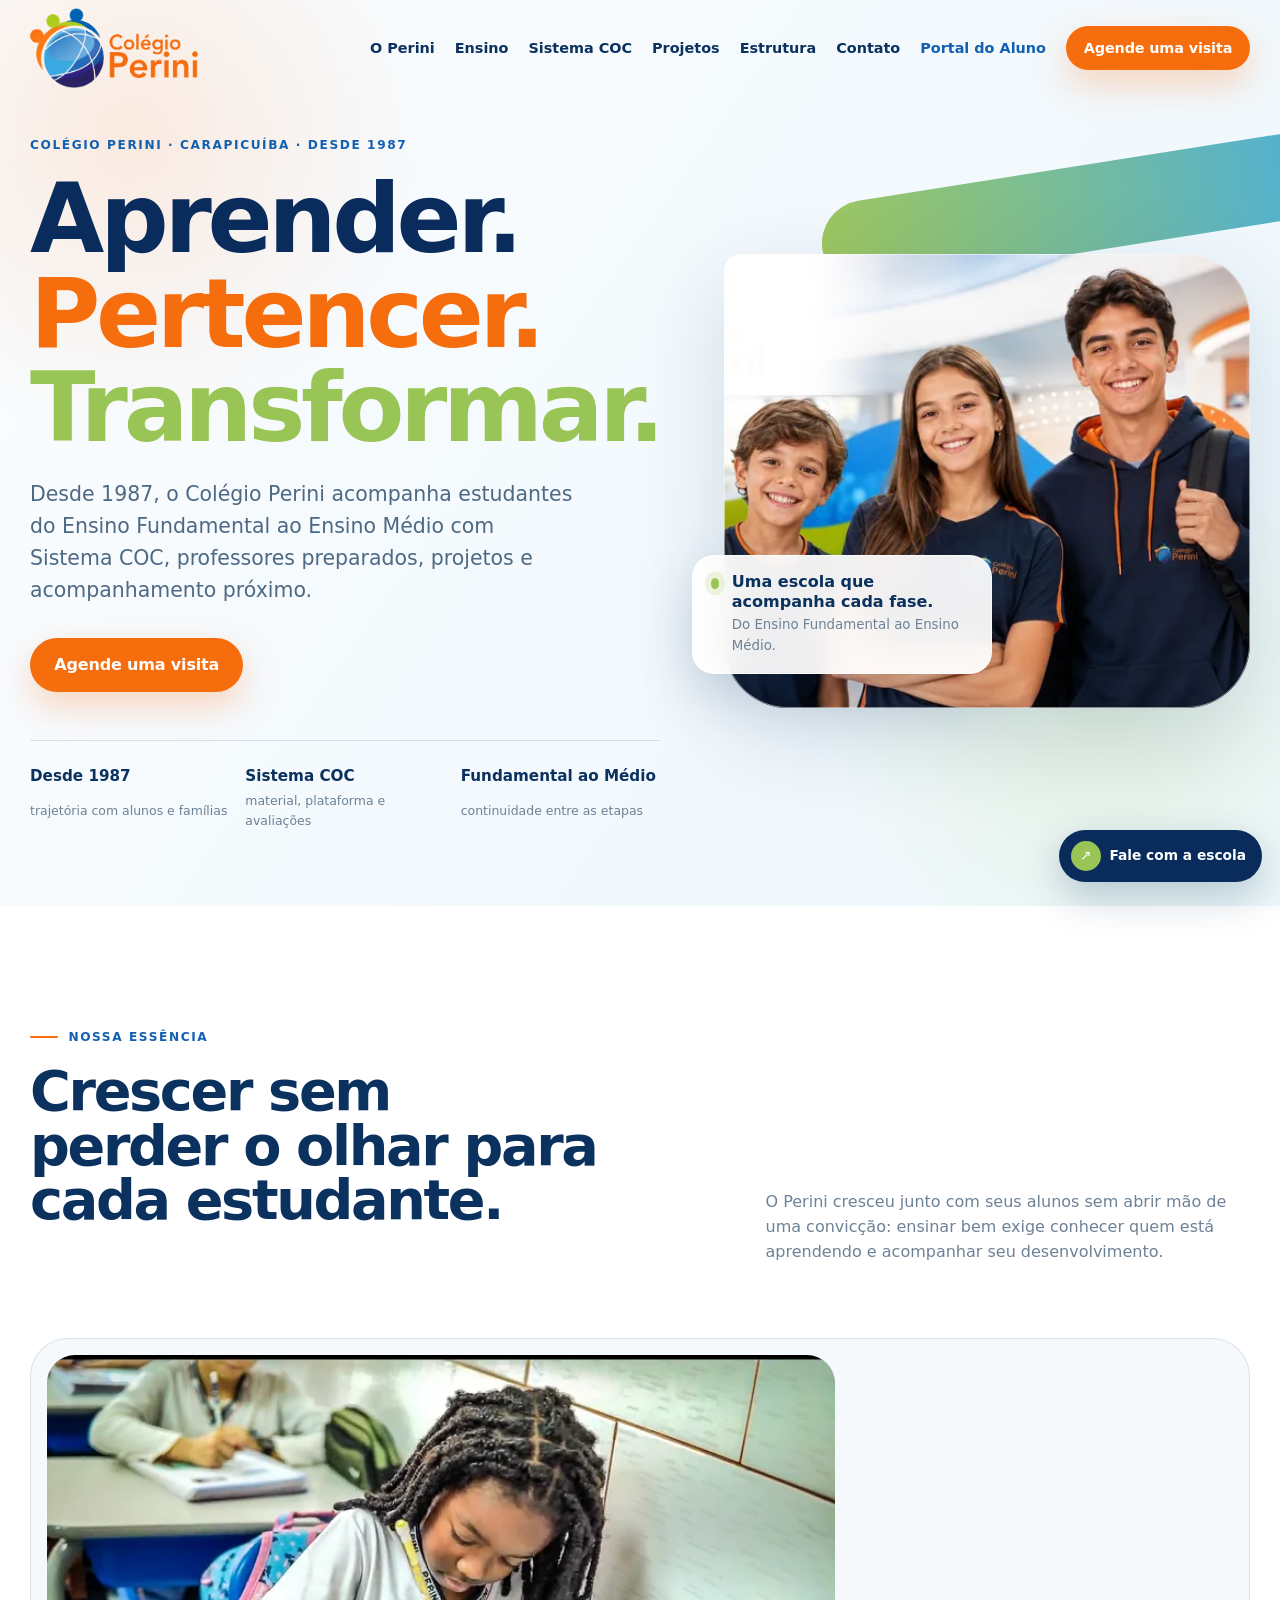
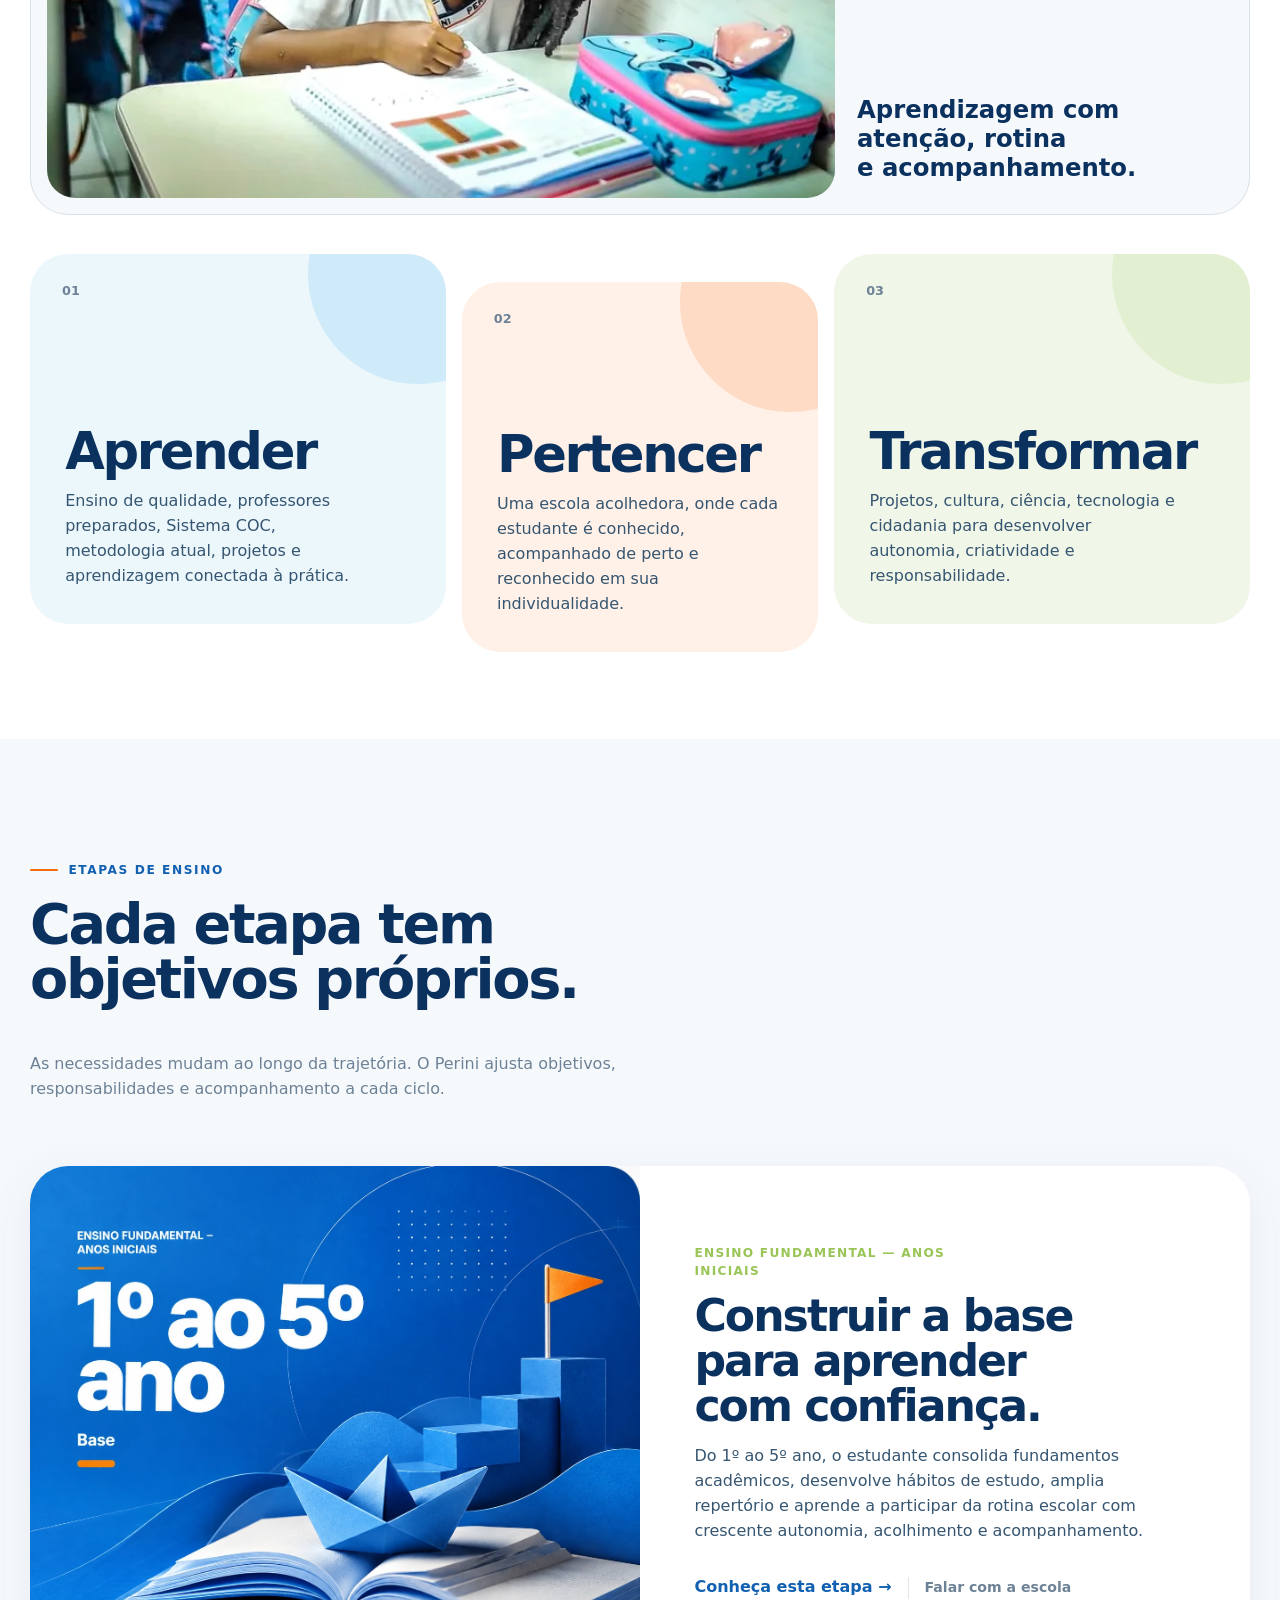
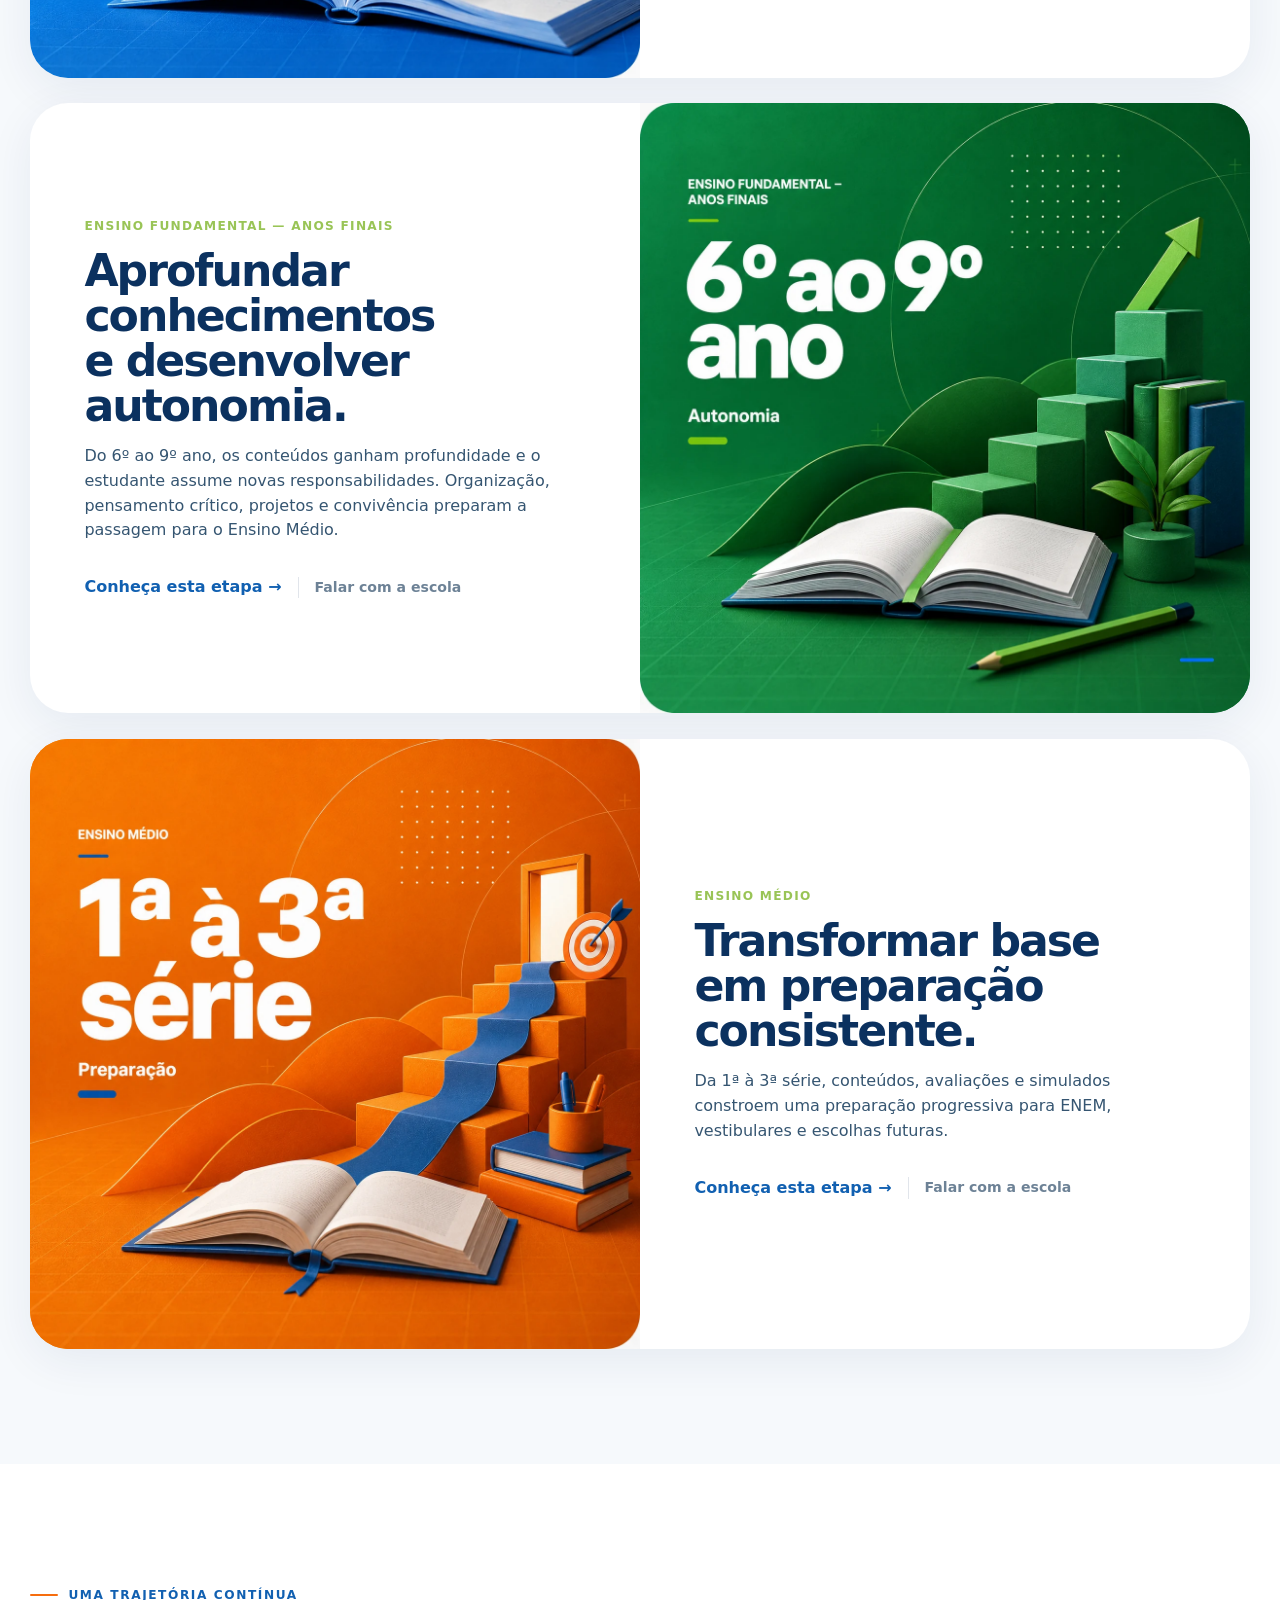
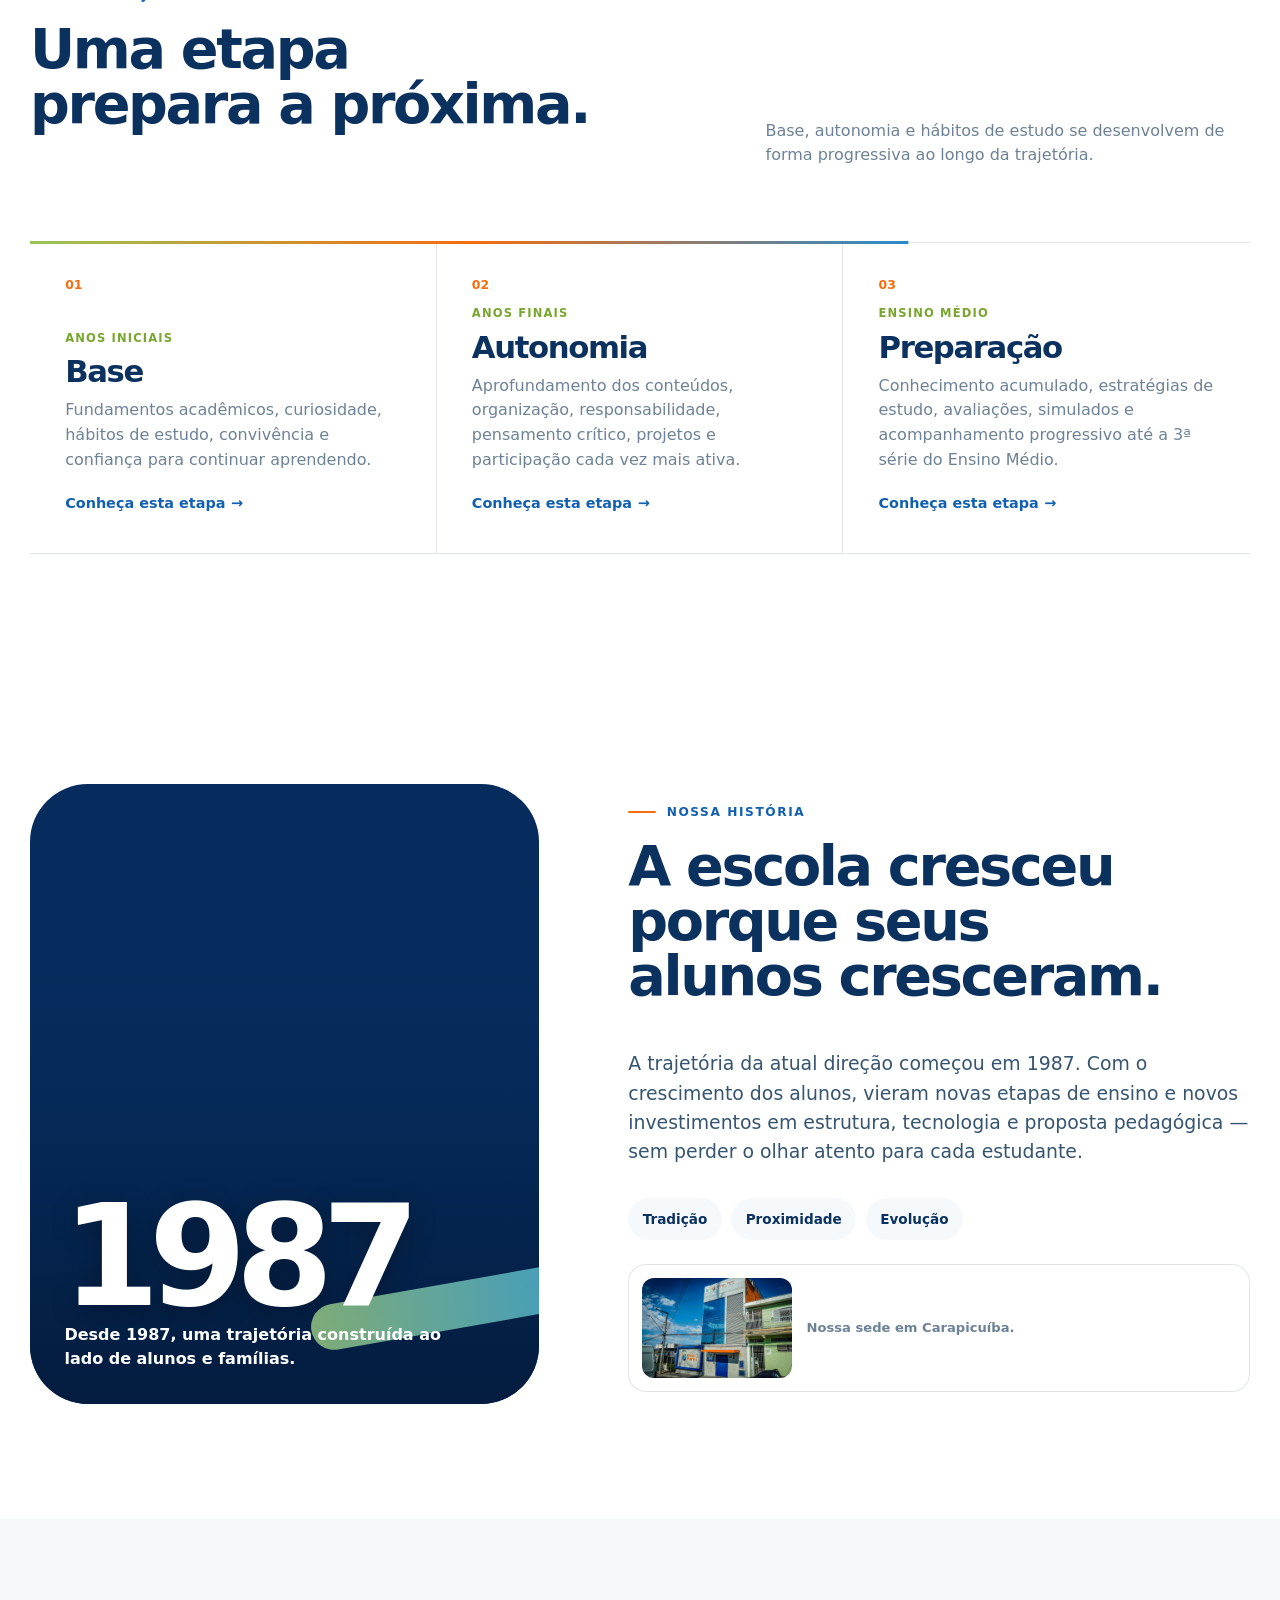
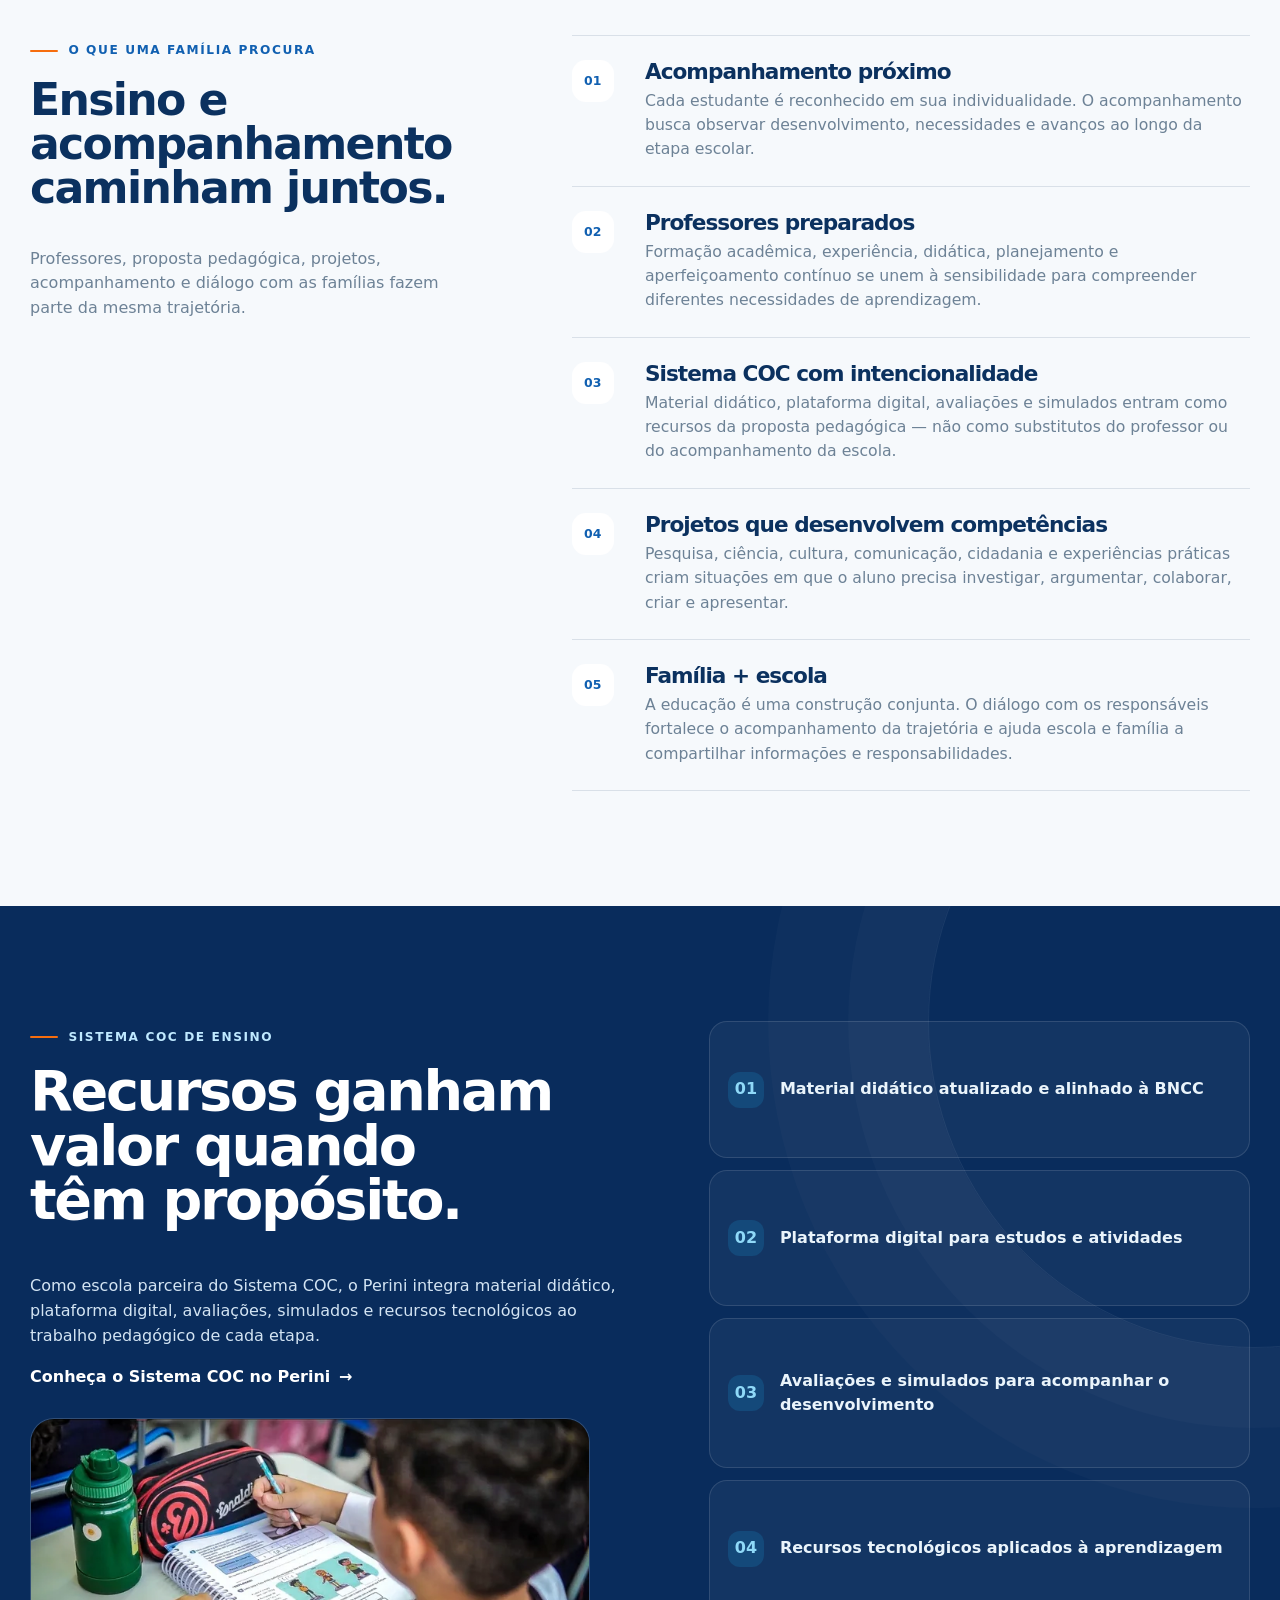
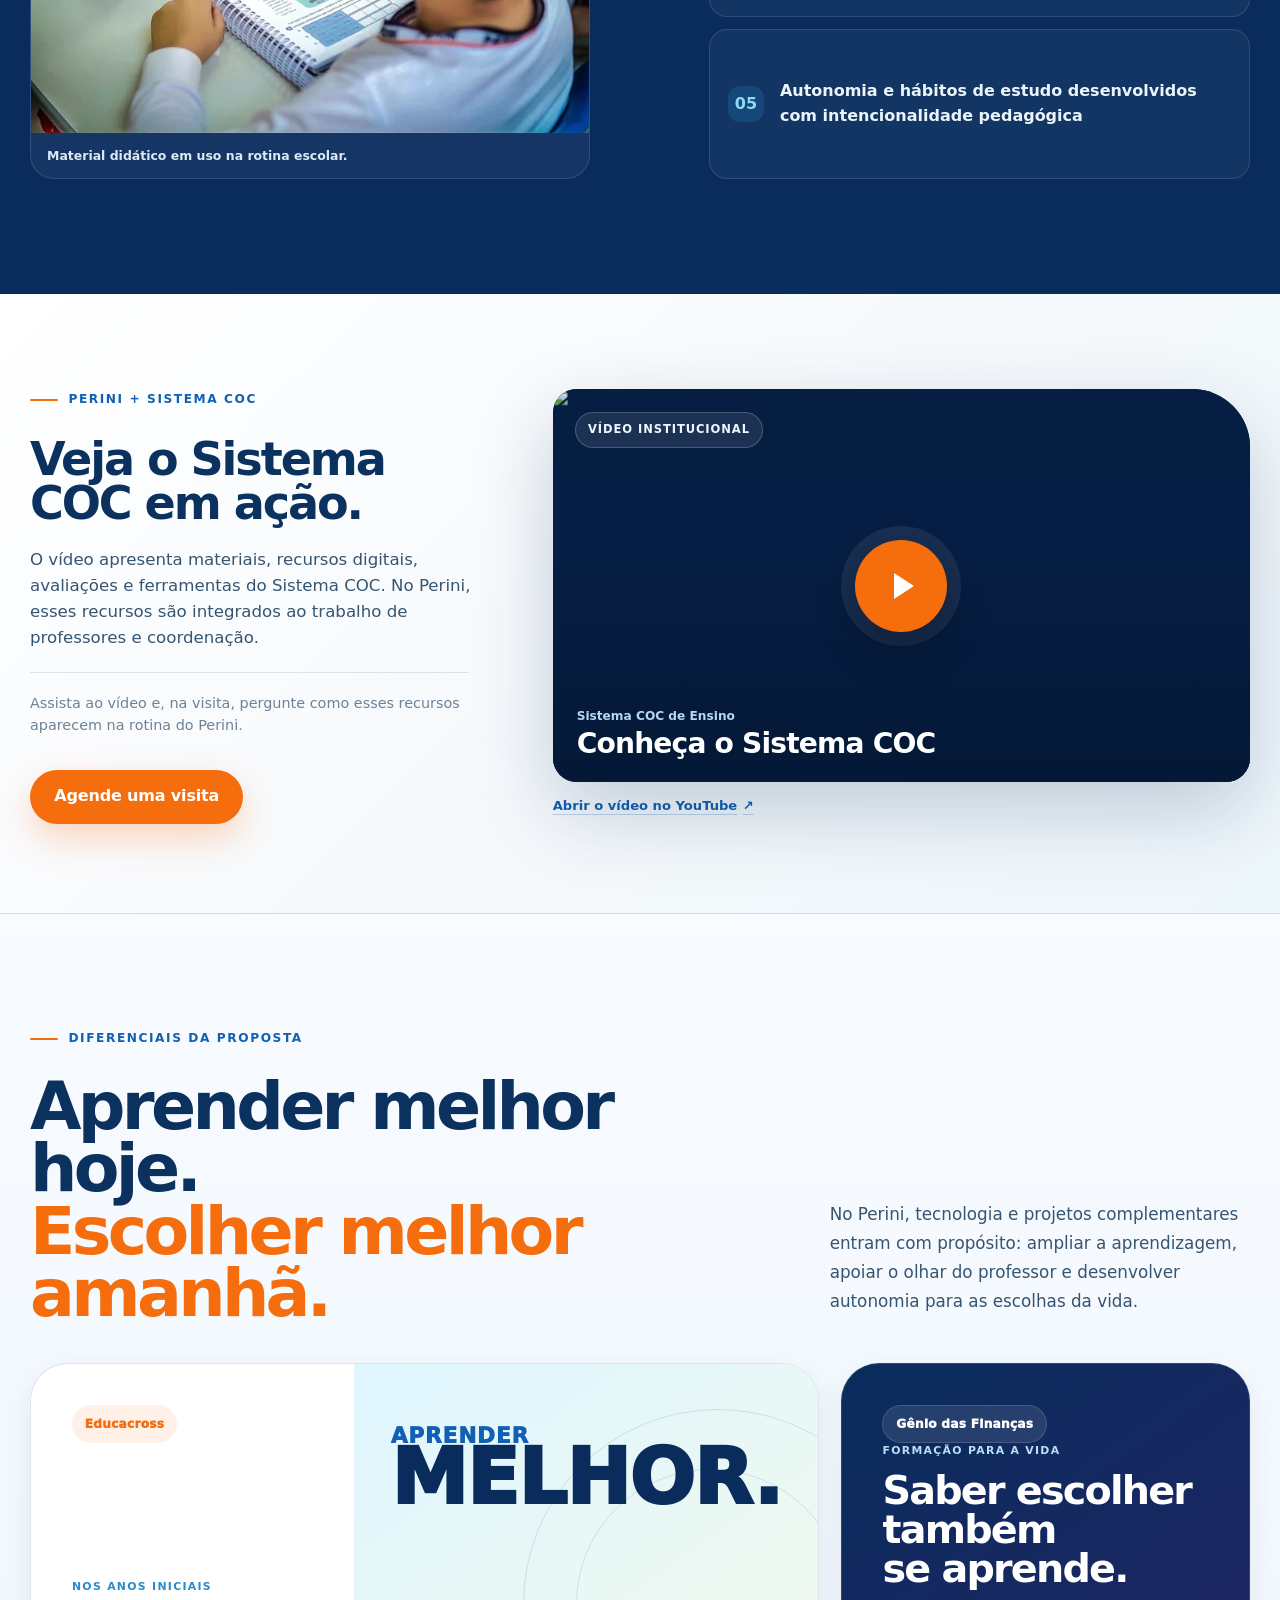
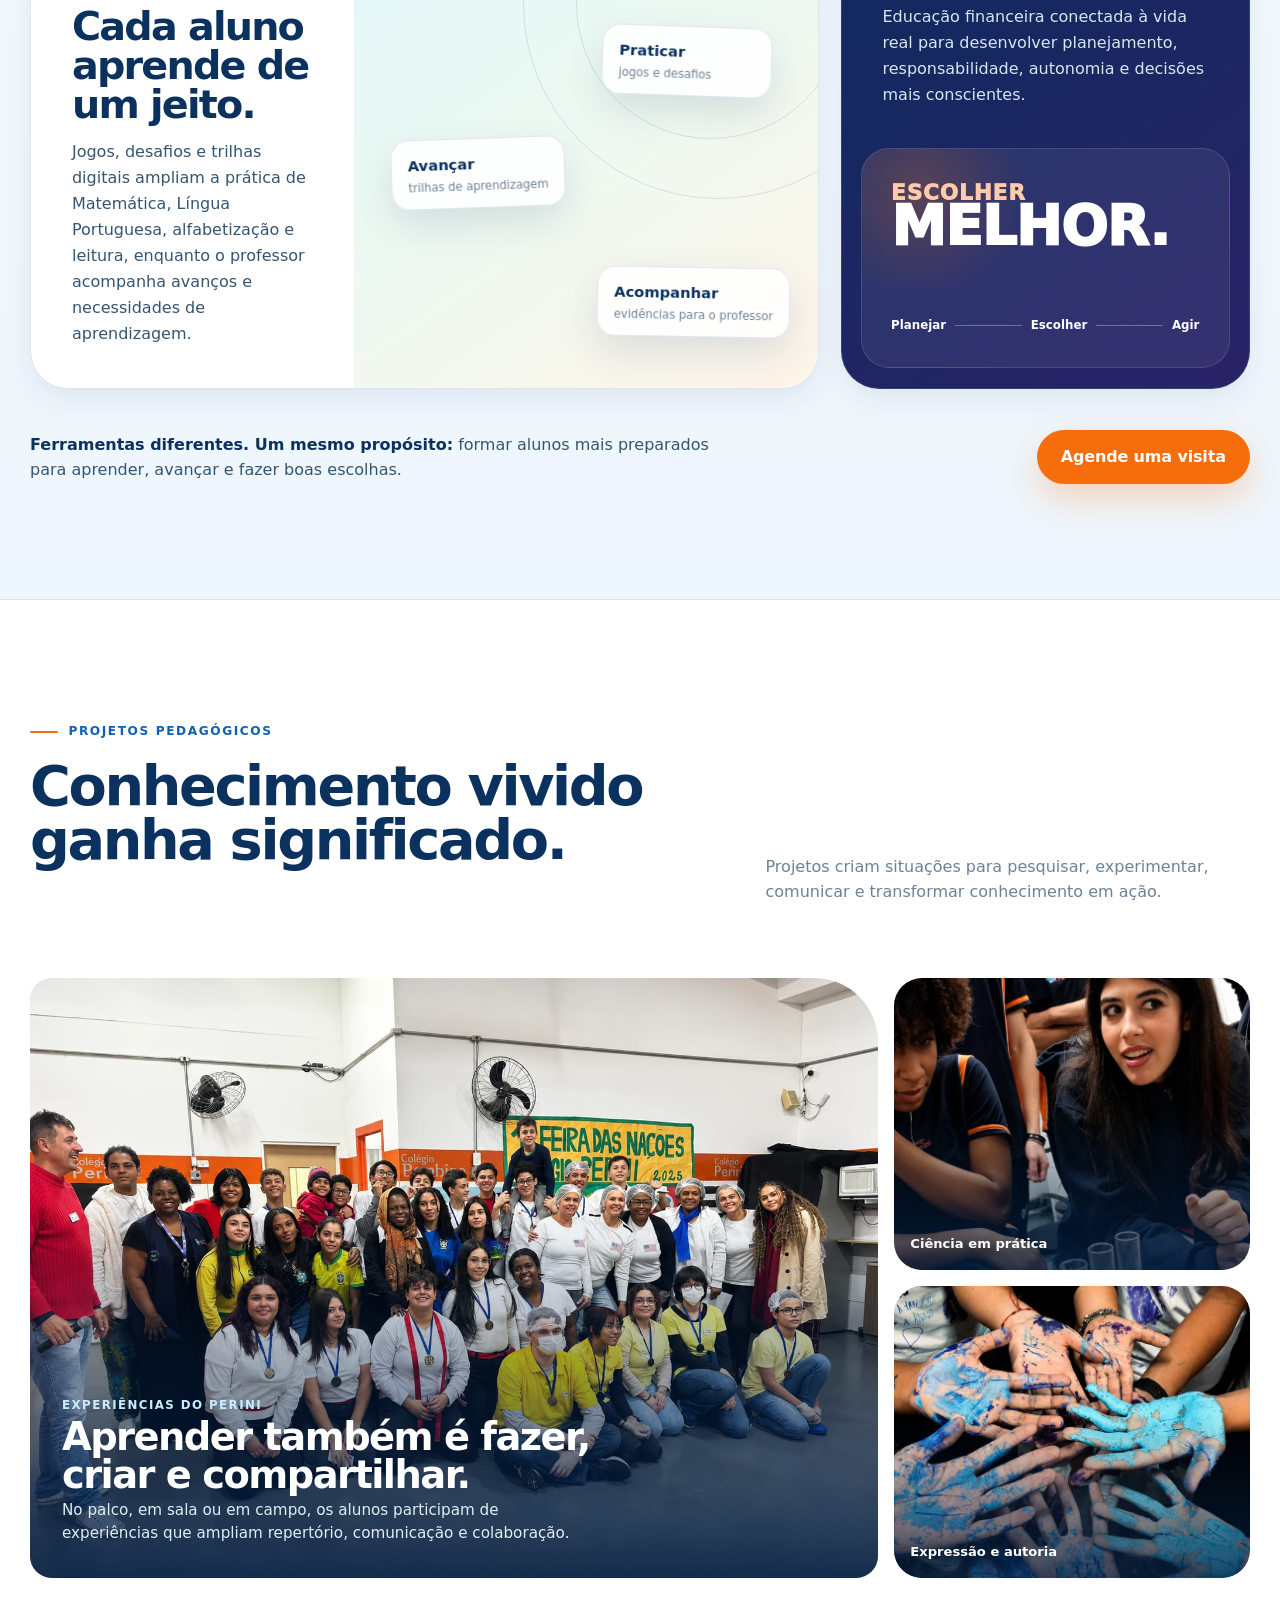
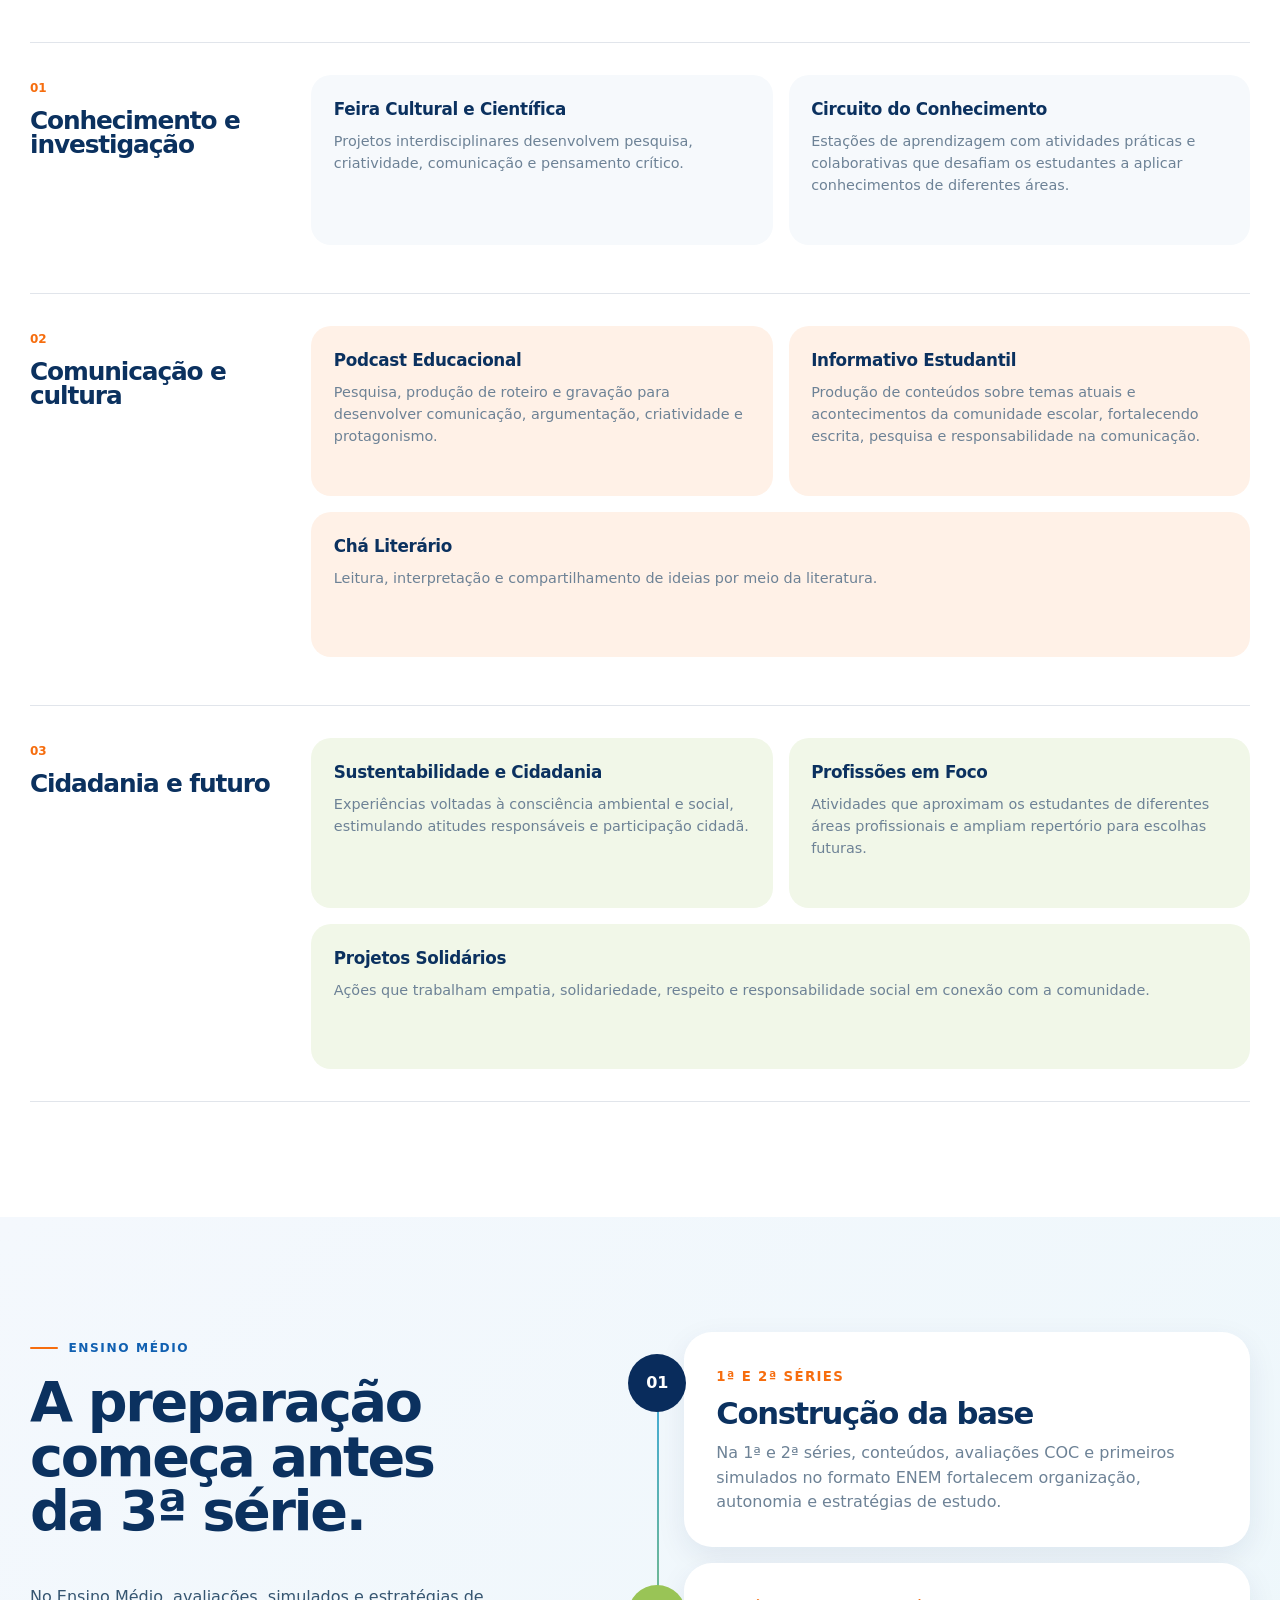
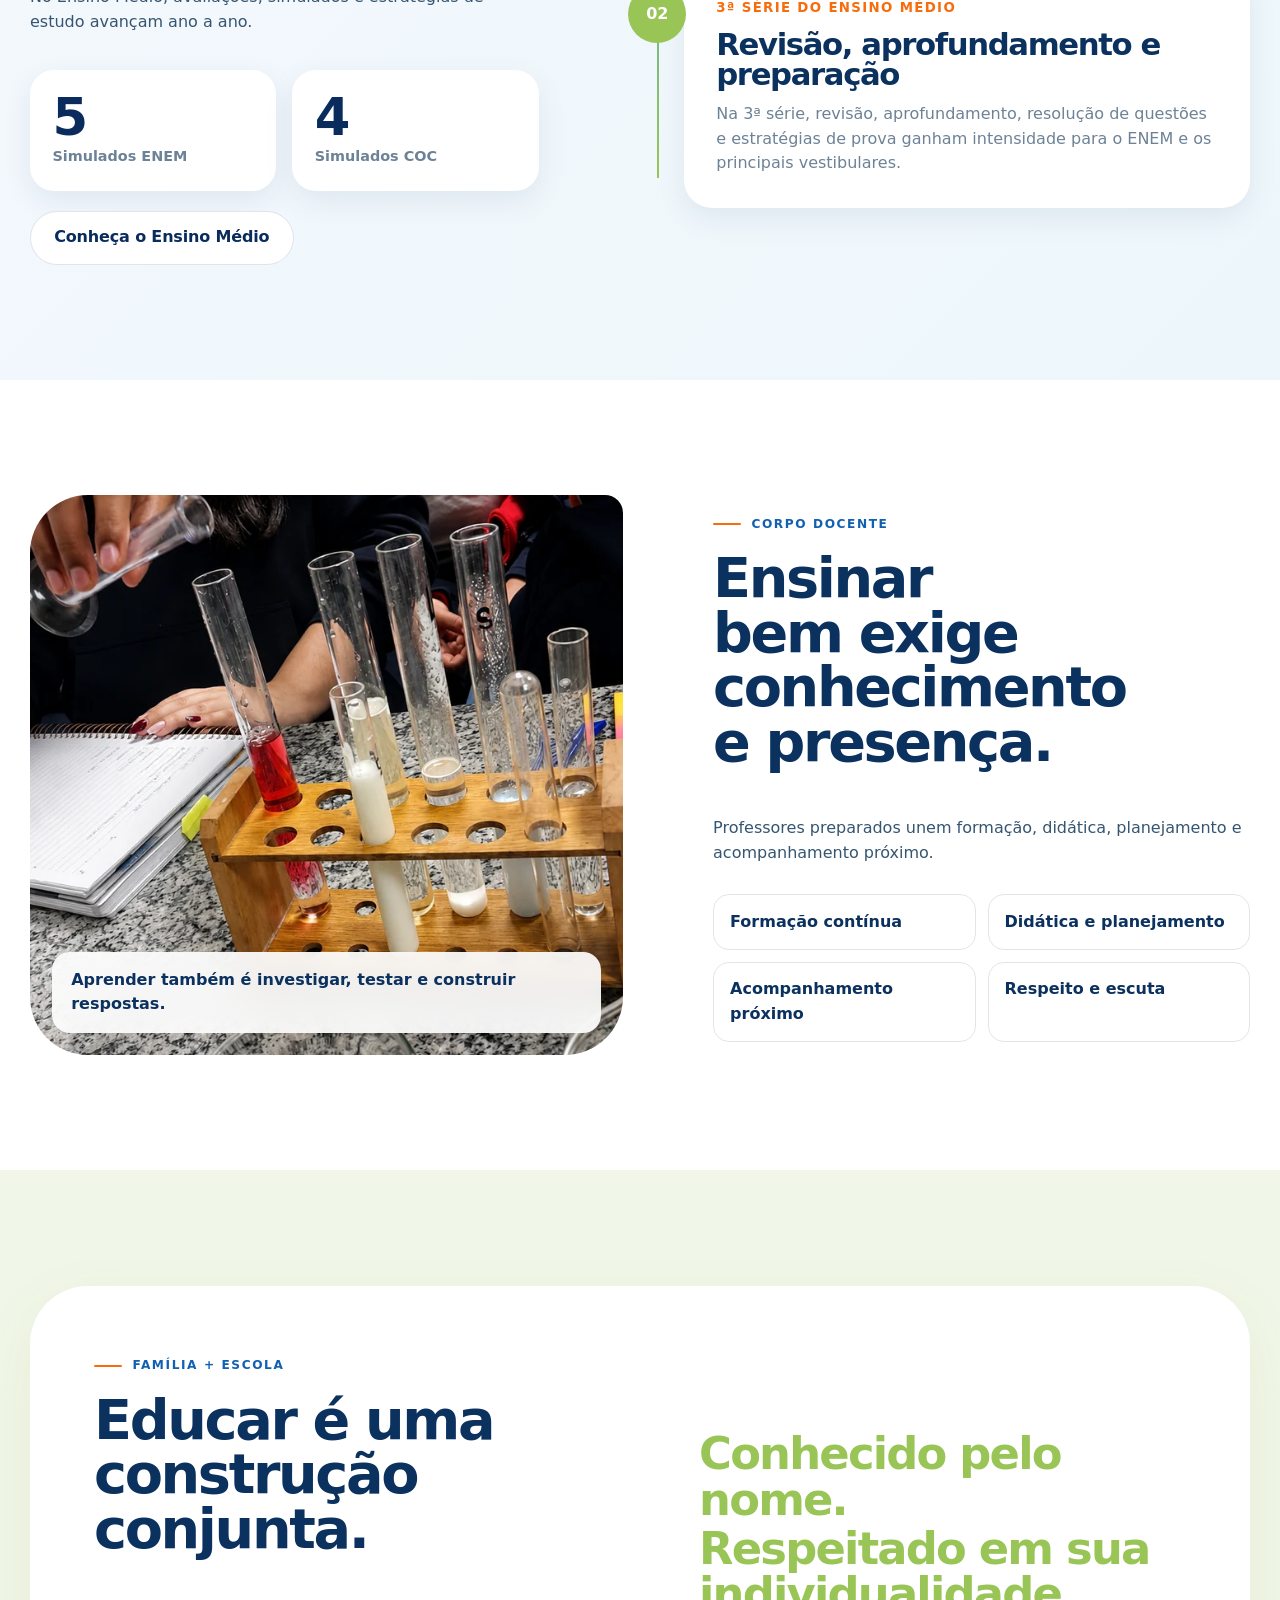
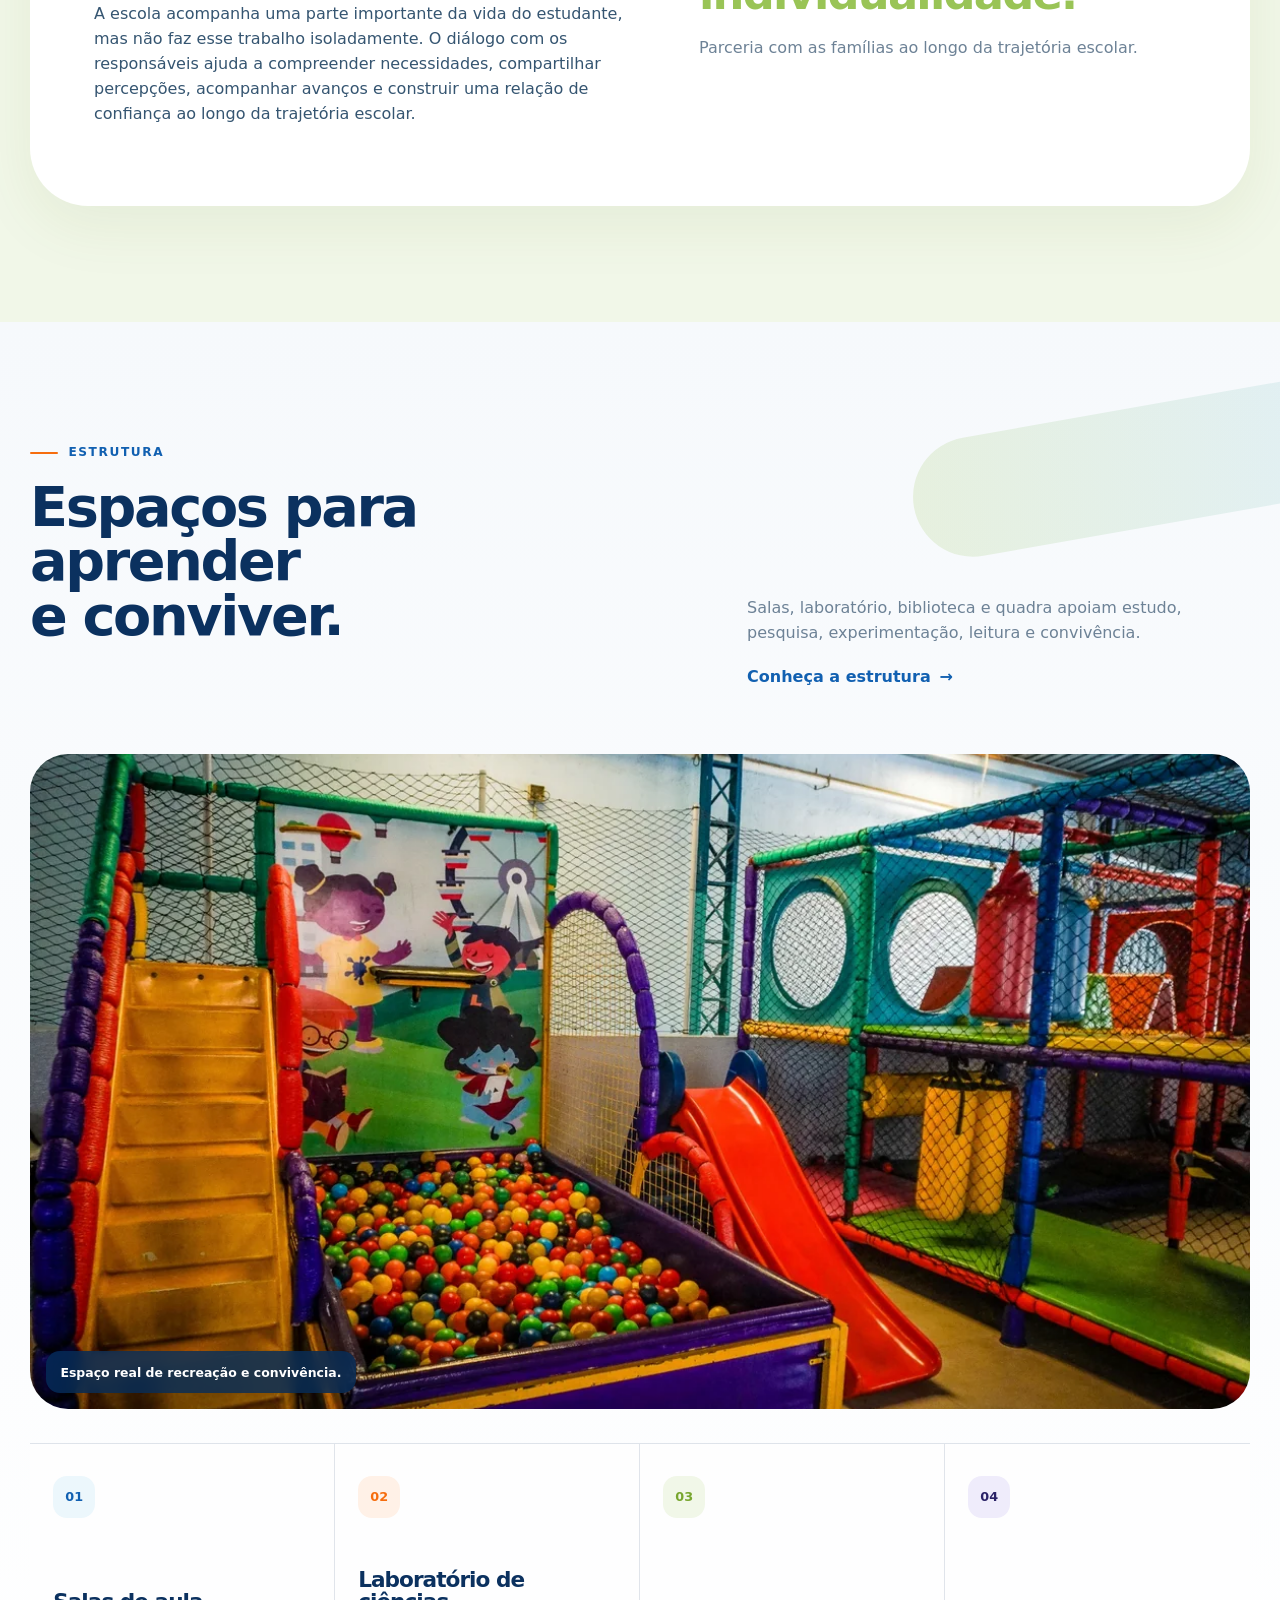
==== commit 7e34d9d4: "Add files via upload" ====
--- a/index.html
+++ b/index.html
@@ -32,7 +32,7 @@
 <link href="css/tokens.css" rel="stylesheet"/>
 <link href="css/base.css" rel="stylesheet"/>
 <link href="css/components.css" rel="stylesheet"/>
-<link href="css/responsive.css" rel="stylesheet"/><link href="css/rc1-final.css" rel="stylesheet"/>
+<link href="css/responsive.css" rel="stylesheet"/><link href="css/rc1-final.css" rel="stylesheet"/><link href="css/diferenciais.css" rel="stylesheet"/>
 </head>
 <body>
 <a class="skip-link" href="#conteudo">Pular para o conteúdo</a>
@@ -179,7 +179,7 @@
 </div>
 <div class="coc-video-media" data-reveal="">
 <a aria-label="Reproduzir vídeo institucional do Sistema COC" class="coc-video-facade" data-coc-video-play="" data-track="coc-video-play" href="https://www.youtube.com/watch?v=YoLo7efZ9VU" rel="noopener noreferrer" target="_blank">
-<img alt="" aria-hidden="true" class="coc-video-cover" decoding="async" height="720" loading="lazy" referrerpolicy="no-referrer" src="https://i.ytimg.com/vi/YoLo7efZ9VU/maxresdefault.jpg" width="1280"/>
+<img alt="" aria-hidden="true" class="coc-video-cover" decoding="async" height="720" loading="lazy" referrerpolicy="no-referrer" src="https://i.ytimg.com/vi/LLUYrDn4aXA/0.jpg" width="1280"/>
 <span class="coc-video-badge" data-coc-video-label="">Vídeo institucional</span>
 <span aria-hidden="true" class="coc-video-orbit coc-video-orbit-a"></span>
 <span aria-hidden="true" class="coc-video-orbit coc-video-orbit-b"></span>
@@ -187,6 +187,47 @@
 <span class="coc-video-facade-copy"><small>Sistema COC de Ensino</small><strong data-coc-video-facade-title="">Conheça o Sistema COC</strong></span>
 </a>
 <a class="coc-video-external" data-coc-video-external="" data-track="coc-video-youtube" href="https://www.youtube.com/watch?v=YoLo7efZ9VU" rel="noopener noreferrer" target="_blank">Abrir o vídeo no YouTube <span aria-hidden="true">↗</span></a>
+</div>
+</div>
+</section><section aria-labelledby="diff-home-title" class="section perini-diff perini-diff-home" id="solucoes-que-ampliam">
+<div class="container perini-diff-shell">
+<header class="perini-diff-head" data-reveal="">
+<span class="kicker">Diferenciais da proposta</span>
+<h2 class="title-lg" id="diff-home-title">Aprender melhor hoje.<br/><em>Escolher melhor amanhã.</em></h2>
+<p>No Perini, tecnologia e projetos complementares entram com propósito: ampliar a aprendizagem, apoiar o olhar do professor e desenvolver autonomia para as escolhas da vida.</p>
+</header>
+<div class="perini-diff-stage">
+<article class="perini-diff-card perini-diff-card--educacross" data-reveal="">
+<div class="perini-diff-card-copy">
+<span class="perini-diff-brand">Educacross</span>
+<p class="perini-diff-overline">Nos Anos Iniciais</p>
+<h3>Cada aluno aprende de um jeito.</h3>
+<p>Jogos, desafios e trilhas digitais ampliam a prática de Matemática, Língua Portuguesa, alfabetização e leitura, enquanto o professor acompanha avanços e necessidades de aprendizagem.</p>
+</div>
+<div aria-label="Benefícios do Educacross" class="perini-diff-visual perini-diff-visual--learn">
+<span aria-hidden="true" class="perini-diff-orbit orbit-a"></span><span aria-hidden="true" class="perini-diff-orbit orbit-b"></span>
+<div class="perini-diff-visual-title"><small>APRENDER</small><strong>MELHOR.</strong></div>
+<div class="perini-diff-pill pill-1"><b>Praticar</b><small>jogos e desafios</small></div>
+<div class="perini-diff-pill pill-2"><b>Avançar</b><small>trilhas de aprendizagem</small></div>
+<div class="perini-diff-pill pill-3"><b>Acompanhar</b><small>evidências para o professor</small></div>
+</div>
+</article>
+<article class="perini-diff-card perini-diff-card--genio" data-reveal="">
+<div class="perini-diff-card-copy">
+<span class="perini-diff-brand">Gênio das Finanças</span>
+<p class="perini-diff-overline">Formação para a vida</p>
+<h3>Saber escolher também se aprende.</h3>
+<p>Educação financeira conectada à vida real para desenvolver planejamento, responsabilidade, autonomia e decisões mais conscientes.</p>
+</div>
+<div aria-label="Competências trabalhadas pelo Gênio das Finanças" class="perini-diff-visual perini-diff-visual--choose">
+<div class="perini-diff-visual-title"><small>ESCOLHER</small><strong>MELHOR.</strong></div>
+<div aria-hidden="true" class="decision-path"><span>Planejar</span><i></i><span>Escolher</span><i></i><span>Agir</span></div>
+</div>
+</article>
+</div>
+<div class="perini-diff-bottom" data-reveal="">
+<p><strong>Ferramentas diferentes. Um mesmo propósito:</strong> formar alunos mais preparados para aprender, avançar e fazer boas escolhas.</p>
+<a class="btn btn-primary" data-track="visita-diferenciais-home" data-visit-link="" href="./contato/#agendar">Agende uma visita</a>
 </div>
 </div>
 </section>
--- a/css/diferenciais.css
+++ b/css/diferenciais.css
@@ -0,0 +1,55 @@
+/* COLÉGIO PERINI — RC3 DIFERENCIAIS
+   Camada isolada. Não altera componentes existentes fora das seções .perini-diff. */
+
+.perini-diff{position:relative;overflow:hidden}
+.perini-diff em{font-style:normal;color:var(--orange)}
+.perini-diff-home{background:linear-gradient(180deg,#f8fbff 0%,#edf6fc 100%);border-top:1px solid var(--line);border-bottom:1px solid var(--line)}
+.perini-diff-shell{display:grid;gap:2.4rem}
+.perini-diff-head{display:grid;grid-template-columns:minmax(0,1.05fr) minmax(280px,.6fr);column-gap:4rem;align-items:end}
+.perini-diff-head .kicker{grid-column:1/-1}
+.perini-diff-head h2{max-width:13ch;margin:.55rem 0 0;font-size:clamp(3rem,5.2vw,5.5rem);line-height:.94;letter-spacing:-.055em;text-wrap:balance}
+.perini-diff-head>p{max-width:54ch;margin:0 0 .55rem;font-size:1.05rem;line-height:1.72;color:var(--text)}
+.perini-diff-stage{display:grid;grid-template-columns:minmax(0,1.58fr) minmax(330px,.82fr);gap:1.35rem;align-items:stretch}
+.perini-diff-card{position:relative;min-height:520px;border-radius:38px;overflow:hidden;border:1px solid var(--line);box-shadow:var(--shadow-sm)}
+.perini-diff-card--educacross{display:grid;grid-template-columns:minmax(0,.82fr) minmax(340px,1.18fr);background:#fff}
+.perini-diff-card--genio{display:flex;flex-direction:column;justify-content:space-between;background:linear-gradient(145deg,var(--blue-950),var(--purple));color:#fff;border-color:rgba(255,255,255,.12)}
+.perini-diff-card-copy{position:relative;z-index:2;padding:clamp(1.7rem,3.2vw,3rem);display:flex;flex-direction:column;align-items:flex-start}
+.perini-diff-brand{display:inline-flex;min-height:38px;align-items:center;padding:.48rem .8rem;border-radius:999px;background:var(--orange-soft);color:var(--orange);font-weight:950;font-size:.76rem;letter-spacing:.02em}
+.perini-diff-card--genio .perini-diff-brand{background:rgba(255,255,255,.1);color:#fff;border:1px solid rgba(255,255,255,.14)}
+.perini-diff-overline{margin:auto 0 .7rem!important;text-transform:uppercase;letter-spacing:.12em;font-size:.68rem!important;font-weight:900;color:var(--blue-600)!important}
+.perini-diff-card--genio .perini-diff-overline{color:#b9dff4!important}
+.perini-diff-card h3{margin:0 0 1rem;font-size:clamp(2rem,3.1vw,3.45rem);line-height:.98;letter-spacing:-.045em;text-wrap:balance;color:var(--ink)}
+.perini-diff-card--genio h3{color:#fff}
+.perini-diff-card-copy>p:last-child{margin:0;max-width:44ch;line-height:1.62;color:var(--text)}
+.perini-diff-card--genio .perini-diff-card-copy>p:last-child{color:#d7e6f1}
+.perini-diff-visual{position:relative;min-height:100%;overflow:hidden}
+.perini-diff-visual--learn{background:linear-gradient(145deg,#dff5ff 0%,#edf9f1 55%,#fff5e9 100%)}
+.perini-diff-visual-title{position:absolute;left:8%;top:10%;display:flex;flex-direction:column;line-height:.86;letter-spacing:-.06em}
+.perini-diff-visual-title small{font-size:clamp(1rem,1.7vw,1.35rem);font-weight:950;letter-spacing:.04em;color:var(--blue-800)}
+.perini-diff-visual-title strong{font-size:clamp(3rem,6vw,6.2rem);font-weight:950;color:var(--blue-950)}
+.perini-diff-orbit{position:absolute;border-radius:50%;border:1px solid rgba(11,78,144,.14)}
+.perini-diff-orbit.orbit-a{width:390px;height:390px;right:-95px;top:45px}
+.perini-diff-orbit.orbit-b{width:270px;height:270px;right:-28px;top:105px}
+.perini-diff-pill{position:absolute;display:grid;gap:.15rem;min-width:170px;padding:.9rem 1rem;border:1px solid rgba(11,78,144,.12);border-radius:18px;background:rgba(255,255,255,.91);box-shadow:0 16px 38px rgba(9,44,92,.12);backdrop-filter:blur(8px)}
+.perini-diff-pill b{color:var(--ink);font-size:.92rem}.perini-diff-pill small{color:var(--muted);font-size:.72rem;line-height:1.25}
+.perini-diff-pill.pill-1{right:10%;top:42%;transform:rotate(2deg)}
+.perini-diff-pill.pill-2{left:8%;top:60%;transform:rotate(-2deg)}
+.perini-diff-pill.pill-3{right:6%;bottom:8%;transform:rotate(1deg)}
+.perini-diff-visual--choose{min-height:220px;margin:0 1.2rem 1.2rem;border-radius:28px;background:radial-gradient(circle at 15% 20%,rgba(246,109,14,.24),transparent 30%),rgba(255,255,255,.065);border:1px solid rgba(255,255,255,.12)}
+.perini-diff-visual--choose .perini-diff-visual-title{top:16%;left:8%}.perini-diff-visual--choose .perini-diff-visual-title small{color:#ffcba8}.perini-diff-visual--choose .perini-diff-visual-title strong{color:#fff;font-size:clamp(2.6rem,4.3vw,4.7rem)}
+.decision-path{position:absolute;left:8%;right:8%;bottom:15%;display:flex;align-items:center;gap:.55rem}.decision-path span{font-size:.74rem;font-weight:850;color:#fff}.decision-path i{height:1px;flex:1;background:rgba(255,255,255,.3)}
+.perini-diff-bottom{display:flex;align-items:center;justify-content:space-between;gap:2rem;padding-top:.2rem}.perini-diff-bottom p{margin:0;max-width:720px;color:var(--text);font-size:1rem;line-height:1.6}.perini-diff-bottom strong{color:var(--ink)}
+
+.perini-diff-f1{background:#071f44;color:#fff}
+.perini-diff-f1-layout{display:grid;grid-template-columns:minmax(0,.85fr) minmax(420px,1.15fr);gap:clamp(2rem,6vw,6.5rem);align-items:center}
+.perini-diff-f1-copy .kicker{color:#9ed5f3}.perini-diff-f1-copy h2{margin:.65rem 0 1.25rem;color:#fff;max-width:14ch;font-size:clamp(2.7rem,4.8vw,5rem);line-height:.96;letter-spacing:-.05em}.perini-diff-f1-copy p{max-width:55ch;color:#d6e7f2;line-height:1.7}.perini-diff-f1-note{margin-top:1.4rem!important;padding-top:1.25rem;border-top:1px solid rgba(255,255,255,.16);font-weight:800;color:#fff!important}
+.perini-diff-f1-experience{position:relative;min-height:540px;padding:2rem;border:1px solid rgba(255,255,255,.13);border-radius:38px;background:radial-gradient(circle at 85% 15%,rgba(60,169,226,.18),transparent 32%),radial-gradient(circle at 5% 90%,rgba(246,109,14,.16),transparent 30%),rgba(255,255,255,.05);overflow:hidden}
+.f1-step{position:absolute;display:grid;grid-template-columns:48px 1fr;gap:.9rem;width:min(330px,76%);padding:1rem 1.1rem;border-radius:22px;background:#fff;color:var(--ink);box-shadow:0 22px 55px rgba(0,0,0,.18)}.f1-step>span{font-weight:950;color:var(--orange);font-size:.74rem;letter-spacing:.08em}.f1-step b{display:block;margin-bottom:.25rem;font-size:1.2rem}.f1-step p{margin:0;color:var(--text);font-size:.82rem;line-height:1.45}.f1-step--1{left:7%;top:10%;transform:rotate(-2deg)}.f1-step--2{right:5%;top:38%;transform:rotate(2deg)}.f1-step--3{left:11%;bottom:12%;transform:rotate(-1deg)}
+.f1-experience-signature{position:absolute;right:6%;bottom:5%;display:flex;flex-direction:column;text-align:right;opacity:.7}.f1-experience-signature small{font-weight:950;letter-spacing:.12em}.f1-experience-signature strong{font-size:.75rem;font-weight:700}
+
+.perini-diff-coc{background:#f7fafc;border-top:1px solid var(--line);border-bottom:1px solid var(--line)}
+.perini-diff-coc-layout{display:grid;grid-template-columns:minmax(280px,.65fr) minmax(0,1.35fr);gap:clamp(2rem,6vw,6rem);align-items:start}.perini-diff-coc-intro h2{margin:.65rem 0 1rem;max-width:13ch}.perini-diff-coc-intro p{max-width:42ch;line-height:1.7}.perini-diff-coc-items{display:grid;grid-template-columns:repeat(2,minmax(0,1fr));gap:1rem}.perini-diff-coc-items article{padding:clamp(1.6rem,3vw,2.5rem);border:1px solid var(--line);border-radius:28px;background:#fff;box-shadow:var(--shadow-sm)}.perini-diff-coc-items article:nth-child(2){background:var(--blue-950);border-color:var(--blue-950)}.perini-diff-coc-items span{display:inline-block;margin-bottom:3rem;font-size:.74rem;text-transform:uppercase;letter-spacing:.08em;font-weight:950;color:var(--orange)}.perini-diff-coc-items h3{margin:0 0 .8rem;font-size:clamp(1.55rem,2.4vw,2.35rem);line-height:1.05;letter-spacing:-.035em;color:var(--ink);text-wrap:balance}.perini-diff-coc-items p{margin:0;line-height:1.62;color:var(--text)}.perini-diff-coc-items article:nth-child(2) h3{color:#fff}.perini-diff-coc-items article:nth-child(2) p{color:#d8e7f2}
+
+@media(max-width:1024px){.perini-diff-head{grid-template-columns:1fr;gap:1rem}.perini-diff-head h2{max-width:14ch}.perini-diff-stage{grid-template-columns:1fr}.perini-diff-card--educacross{grid-template-columns:1fr 1fr}.perini-diff-card--genio{min-height:450px}.perini-diff-f1-layout{grid-template-columns:1fr}.perini-diff-f1-copy h2{max-width:16ch}.perini-diff-f1-experience{min-height:520px}.perini-diff-coc-layout{grid-template-columns:1fr}.perini-diff-coc-intro h2{max-width:16ch}}
+@media(max-width:720px){.perini-diff{overflow:hidden}.perini-diff-head h2,.perini-diff-f1-copy h2{font-size:clamp(2.45rem,12vw,3.5rem);line-height:.96}.perini-diff-head>p{font-size:.96rem}.perini-diff-stage{gap:1rem}.perini-diff-card{min-height:0;border-radius:28px}.perini-diff-card--educacross{display:flex;flex-direction:column}.perini-diff-card-copy{padding:1.45rem}.perini-diff-overline{margin:2.7rem 0 .55rem!important}.perini-diff-card h3{font-size:clamp(2rem,9vw,2.75rem)}.perini-diff-visual--learn{min-height:360px}.perini-diff-visual-title{top:9%;left:7%}.perini-diff-visual-title strong{font-size:clamp(3.2rem,16vw,4.8rem)}.perini-diff-pill{min-width:150px;padding:.75rem .85rem}.perini-diff-pill.pill-1{right:5%;top:40%}.perini-diff-pill.pill-2{left:5%;top:59%}.perini-diff-pill.pill-3{right:5%;bottom:5%}.perini-diff-visual--choose{min-height:260px;margin:0 .8rem .8rem}.decision-path{flex-wrap:wrap}.decision-path i{min-width:18px}.perini-diff-bottom{align-items:stretch;flex-direction:column}.perini-diff-bottom .btn{width:100%;justify-content:center}.perini-diff-f1-layout{gap:1.8rem}.perini-diff-f1-experience{min-height:540px;padding:1rem;border-radius:28px}.f1-step{grid-template-columns:36px 1fr;width:86%;padding:.9rem}.f1-step--1{left:4%;top:7%}.f1-step--2{right:4%;top:38%}.f1-step--3{left:4%;bottom:9%}.f1-experience-signature{display:none}.perini-diff-coc-items{grid-template-columns:1fr}.perini-diff-coc-items span{margin-bottom:2rem}}
+@media(max-width:390px){.perini-diff-pill{min-width:138px}.perini-diff-pill small{font-size:.67rem}.perini-diff-visual--learn{min-height:380px}.f1-step{width:91%}}
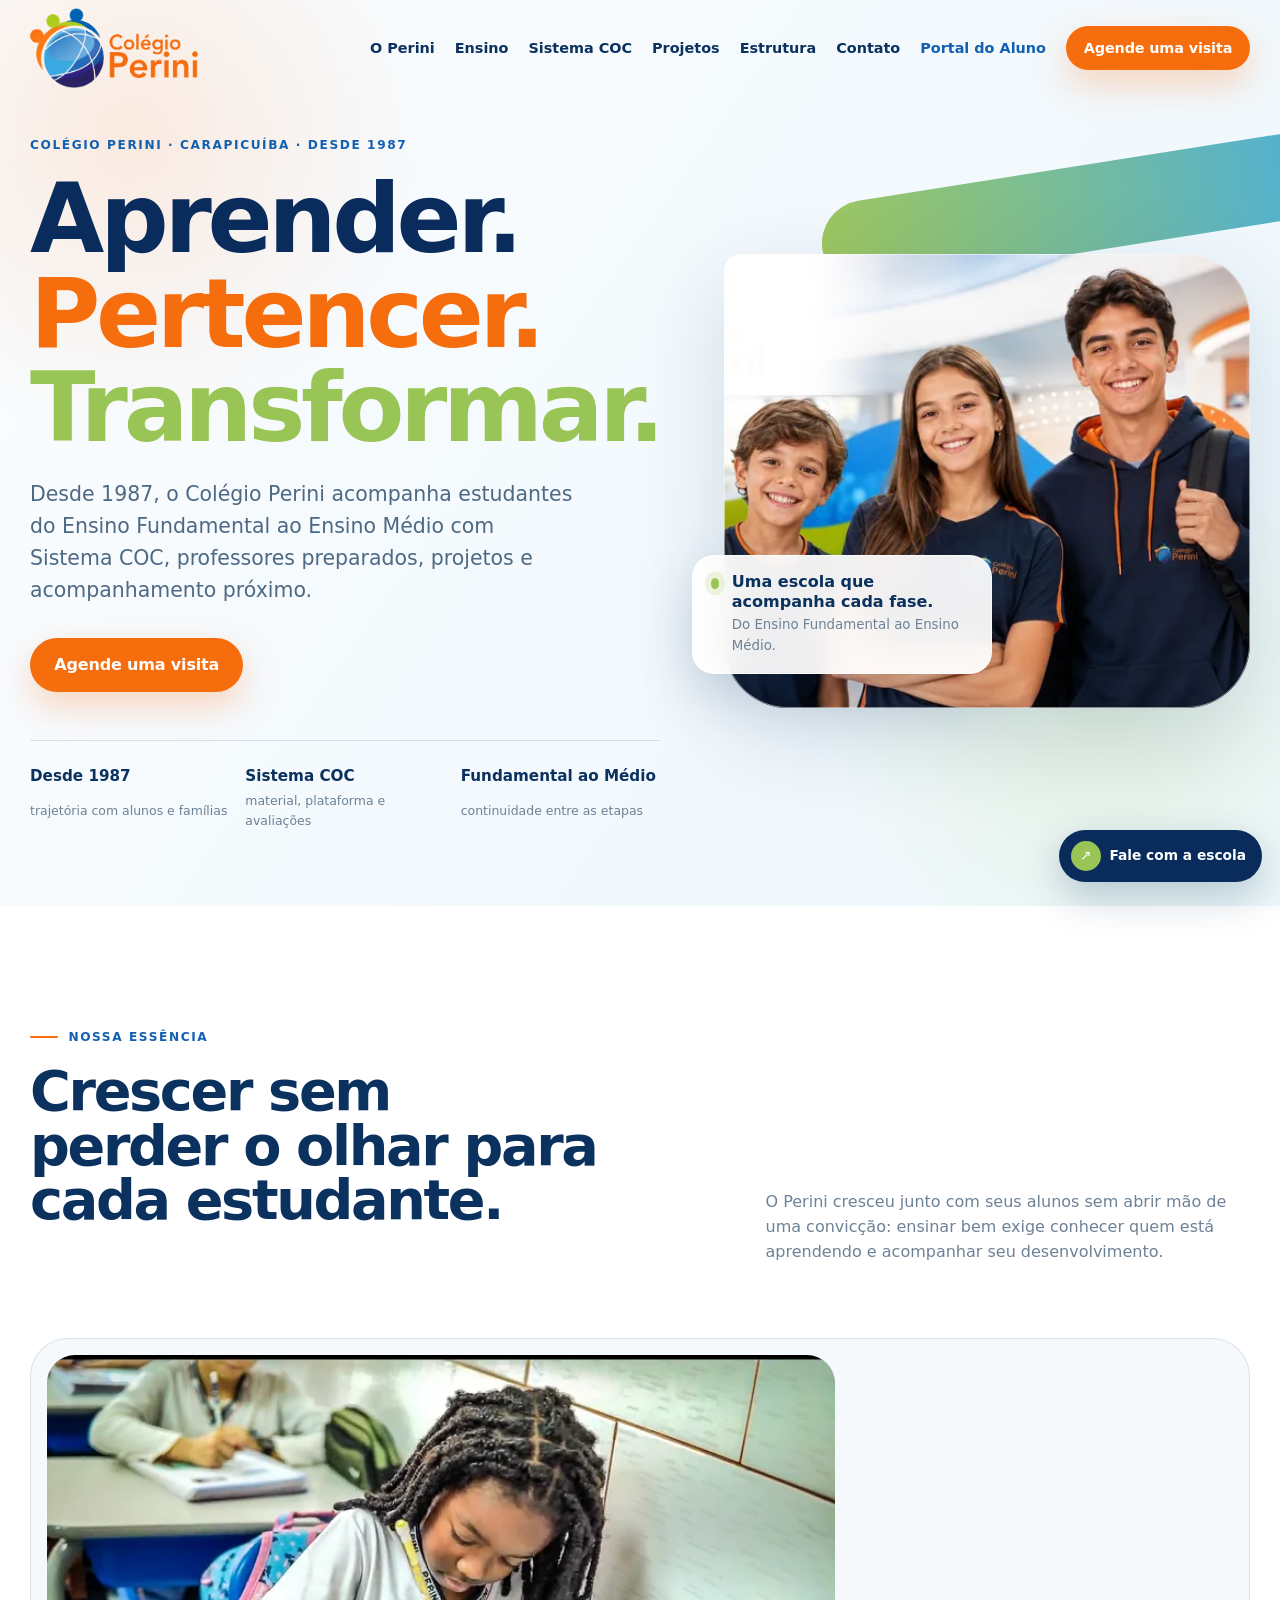
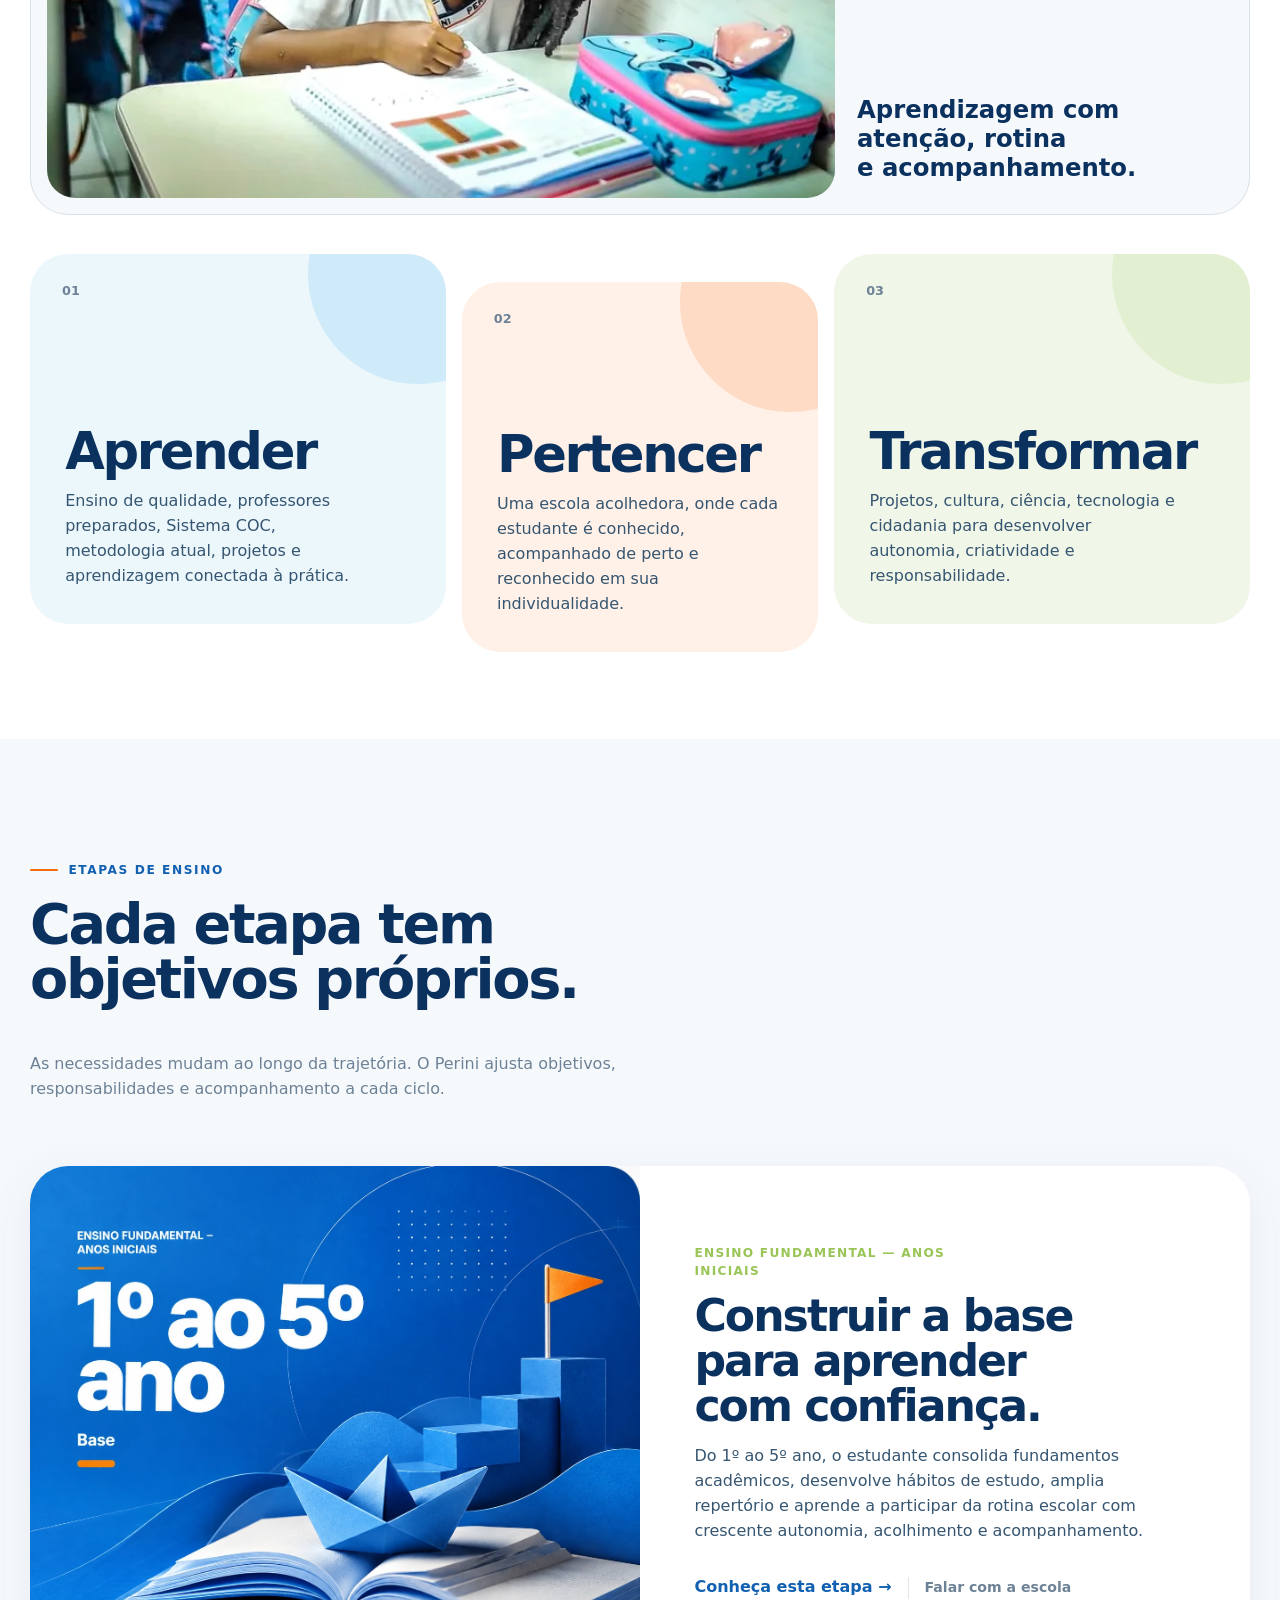
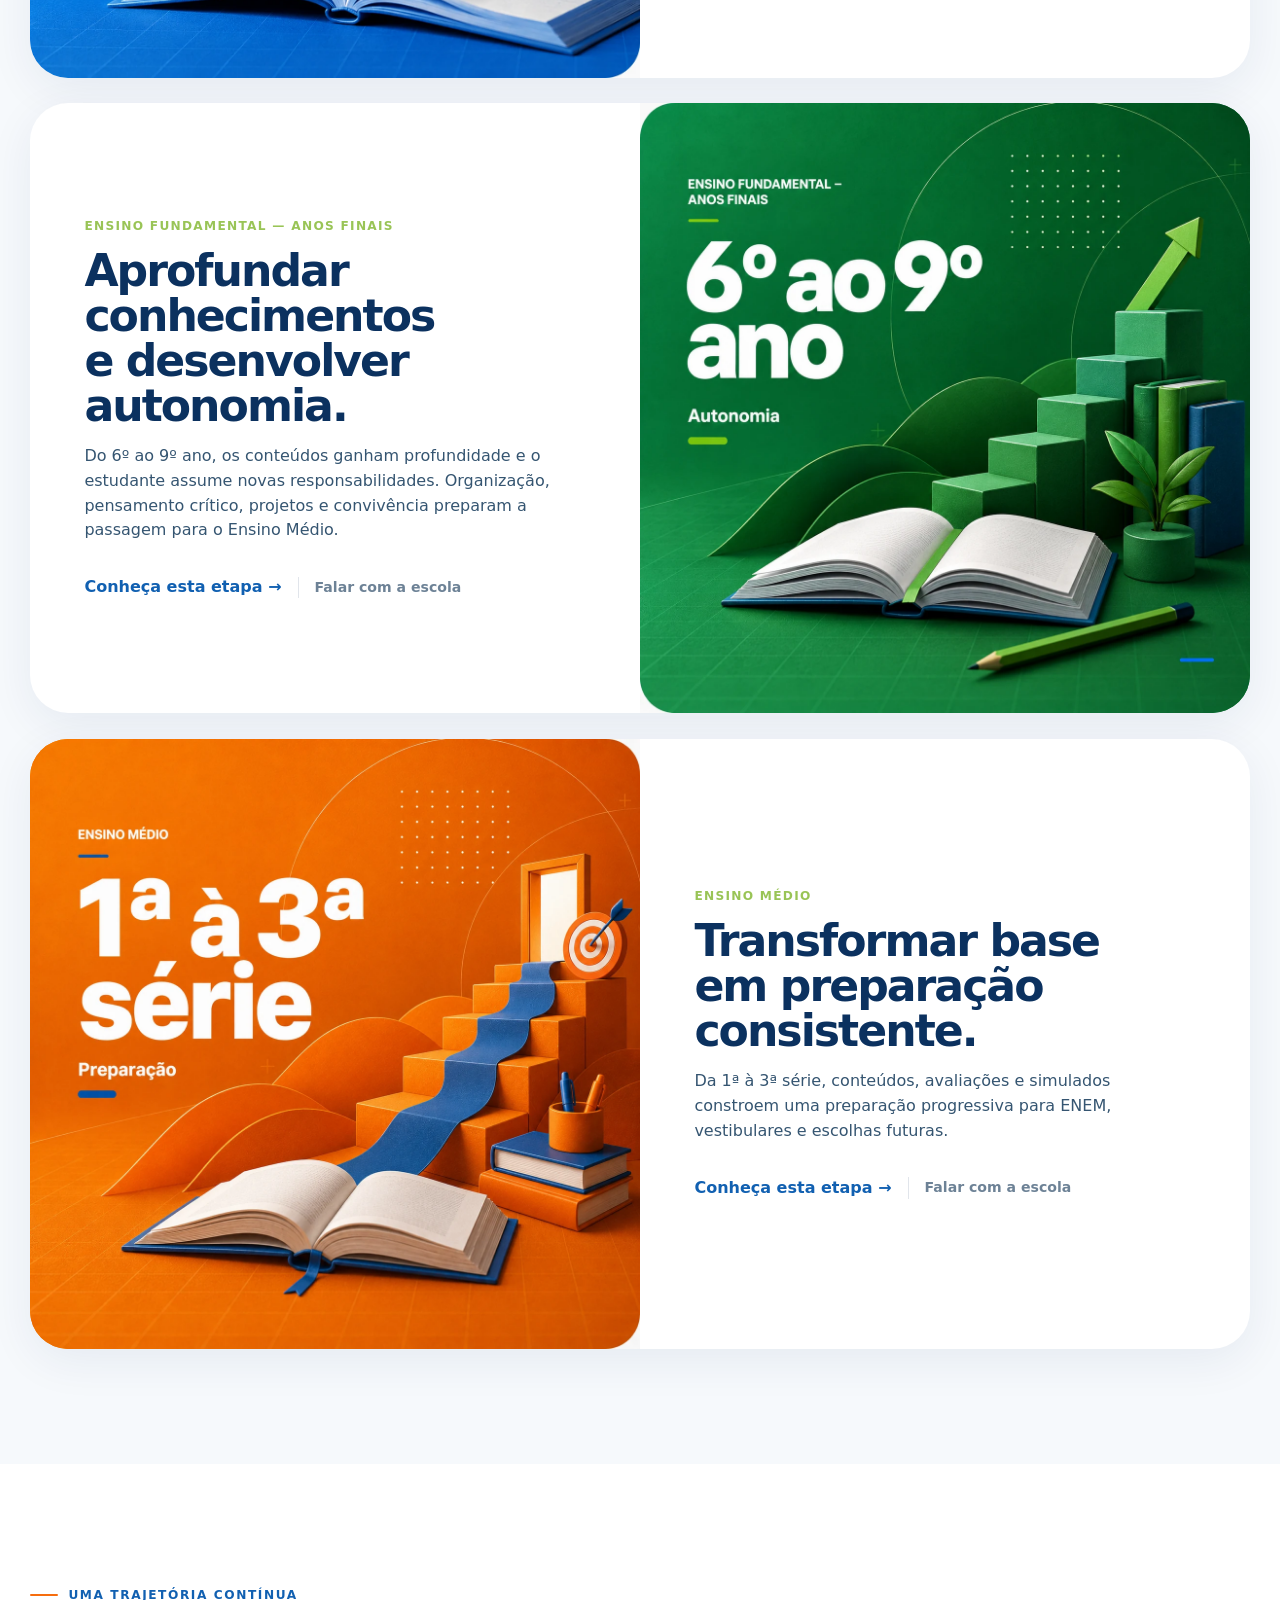
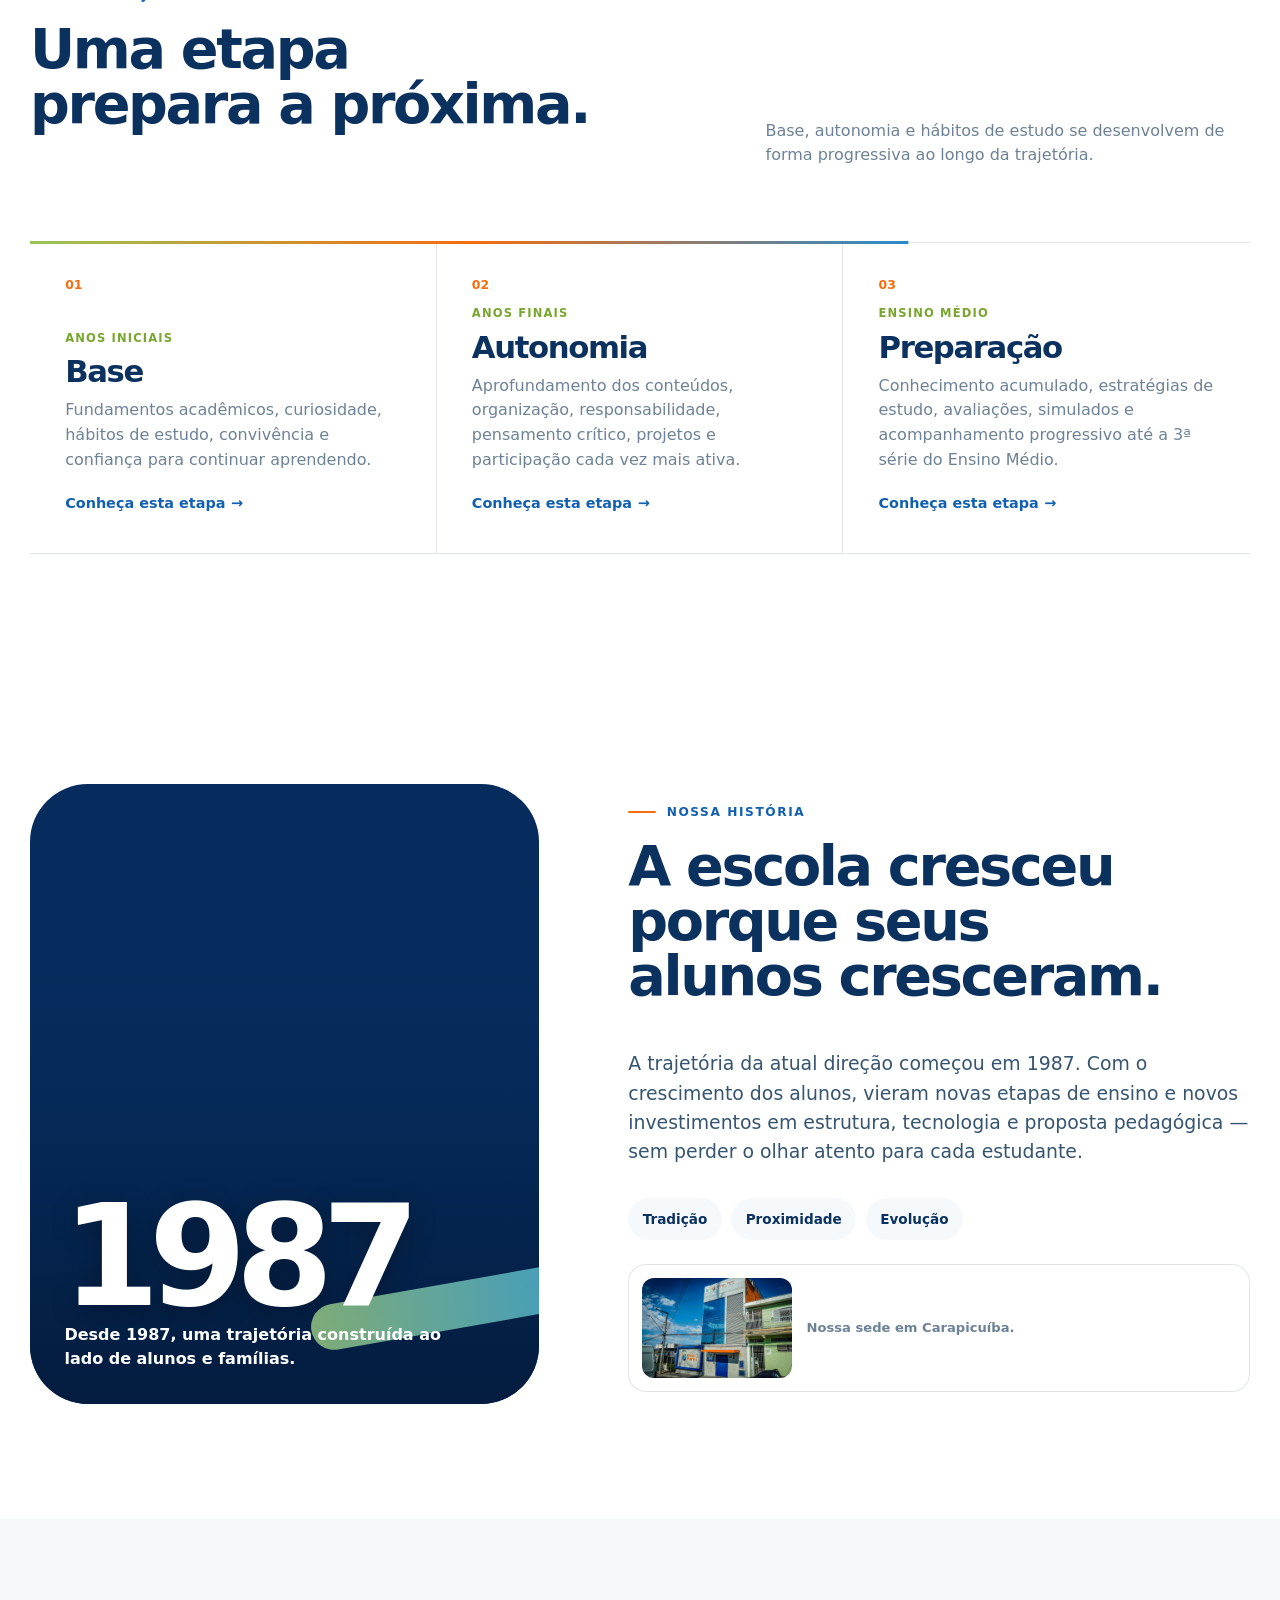
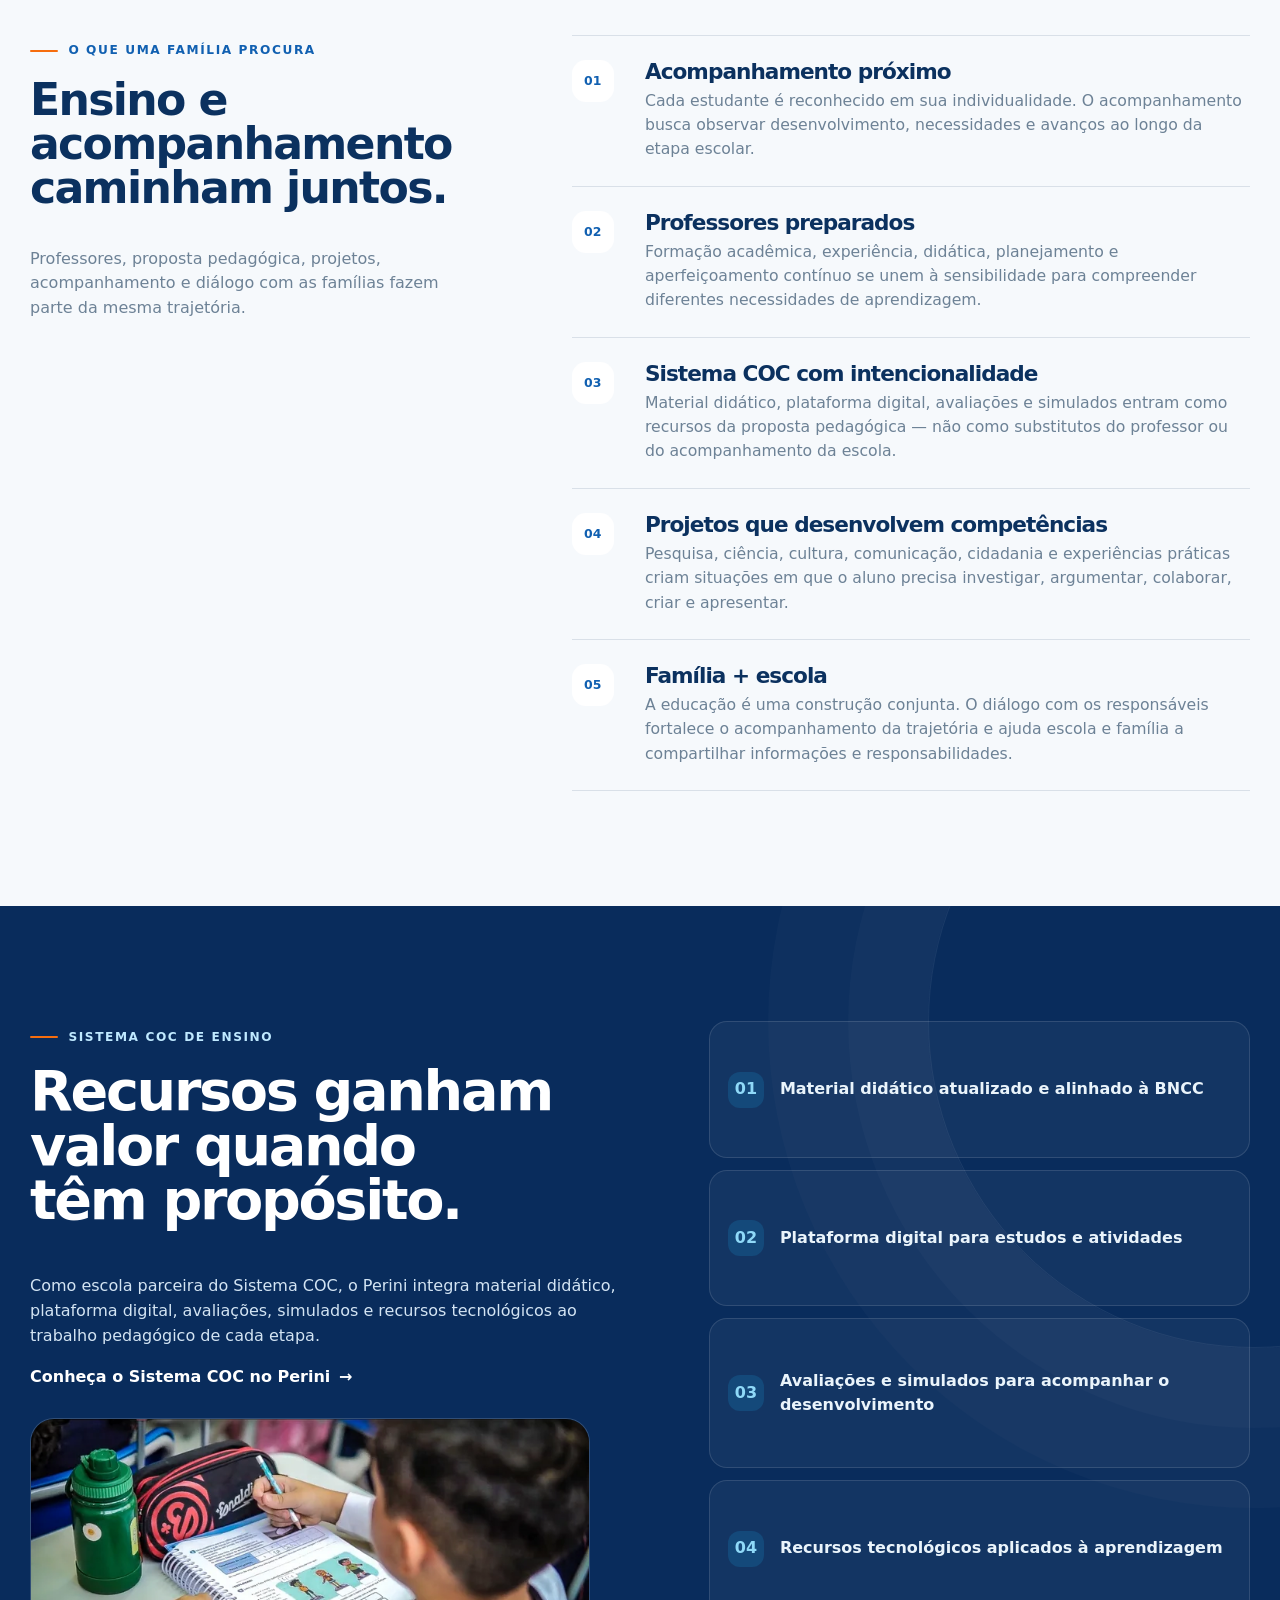
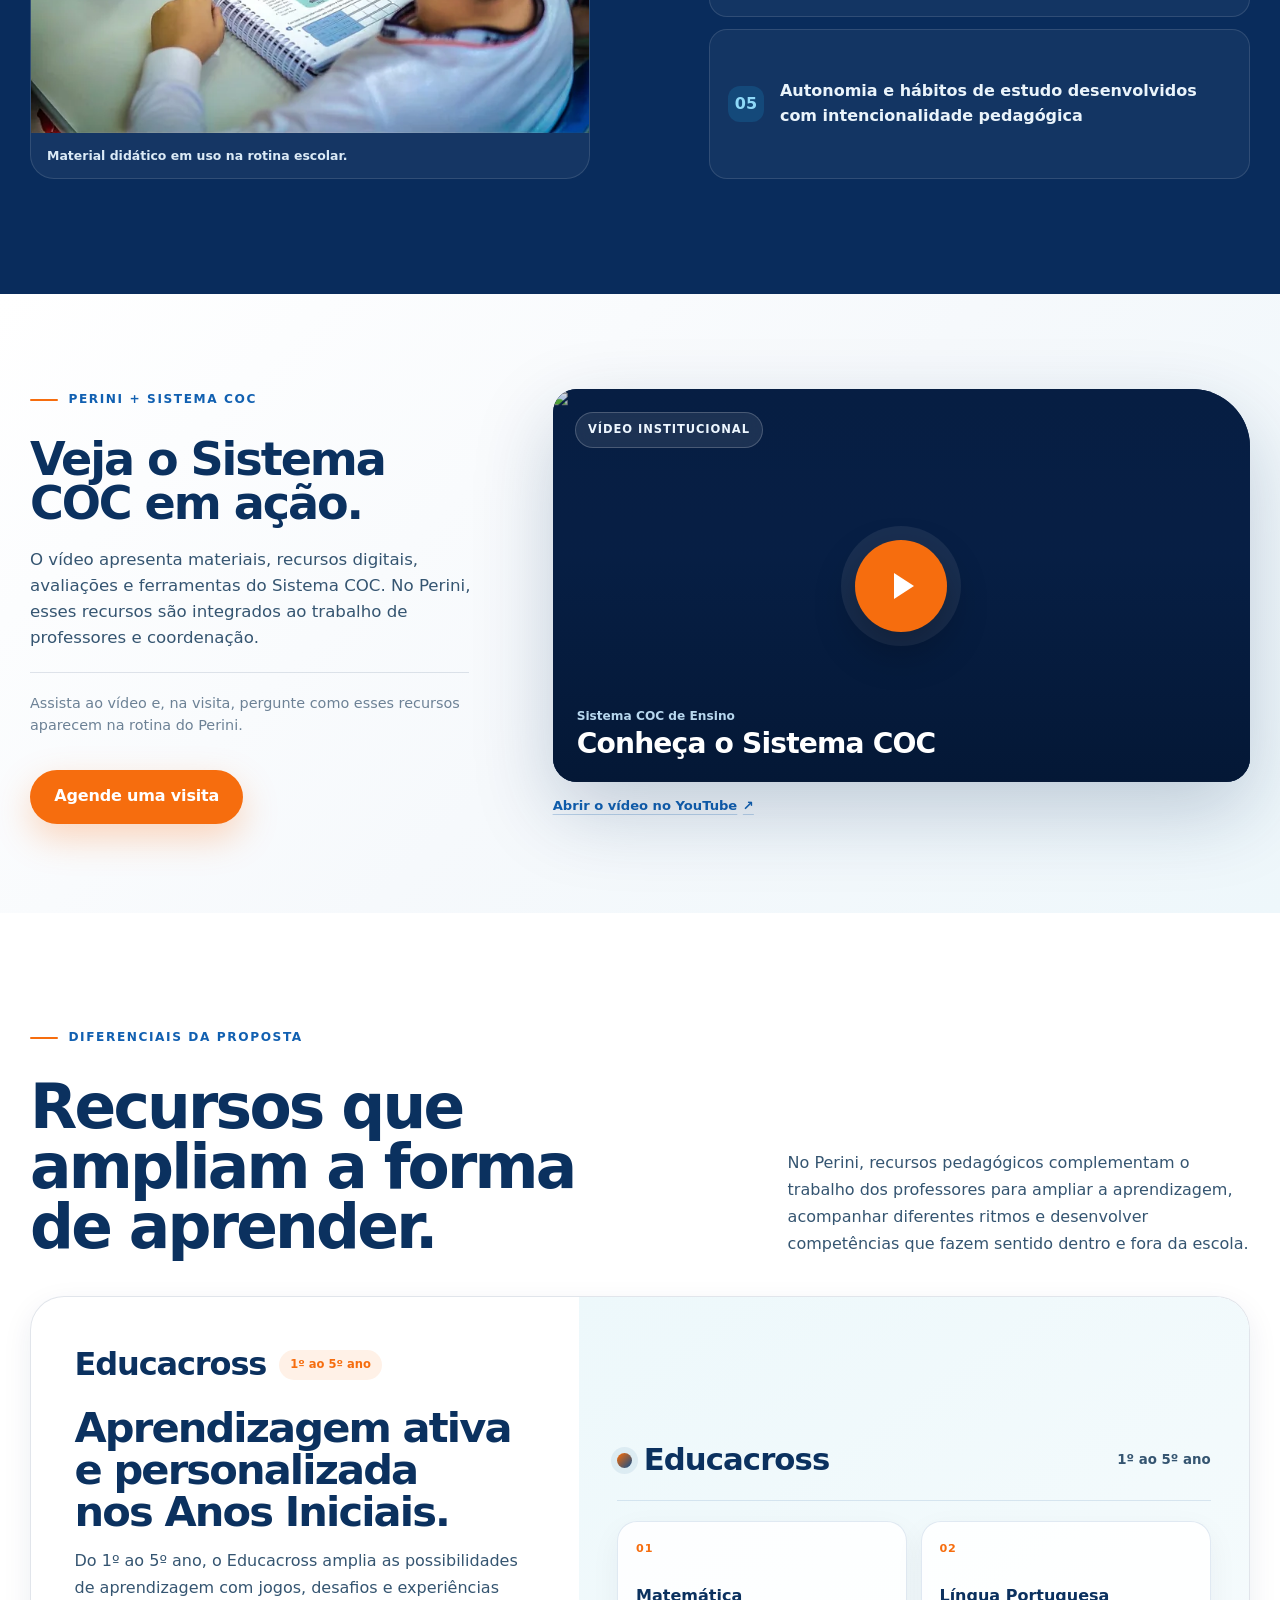
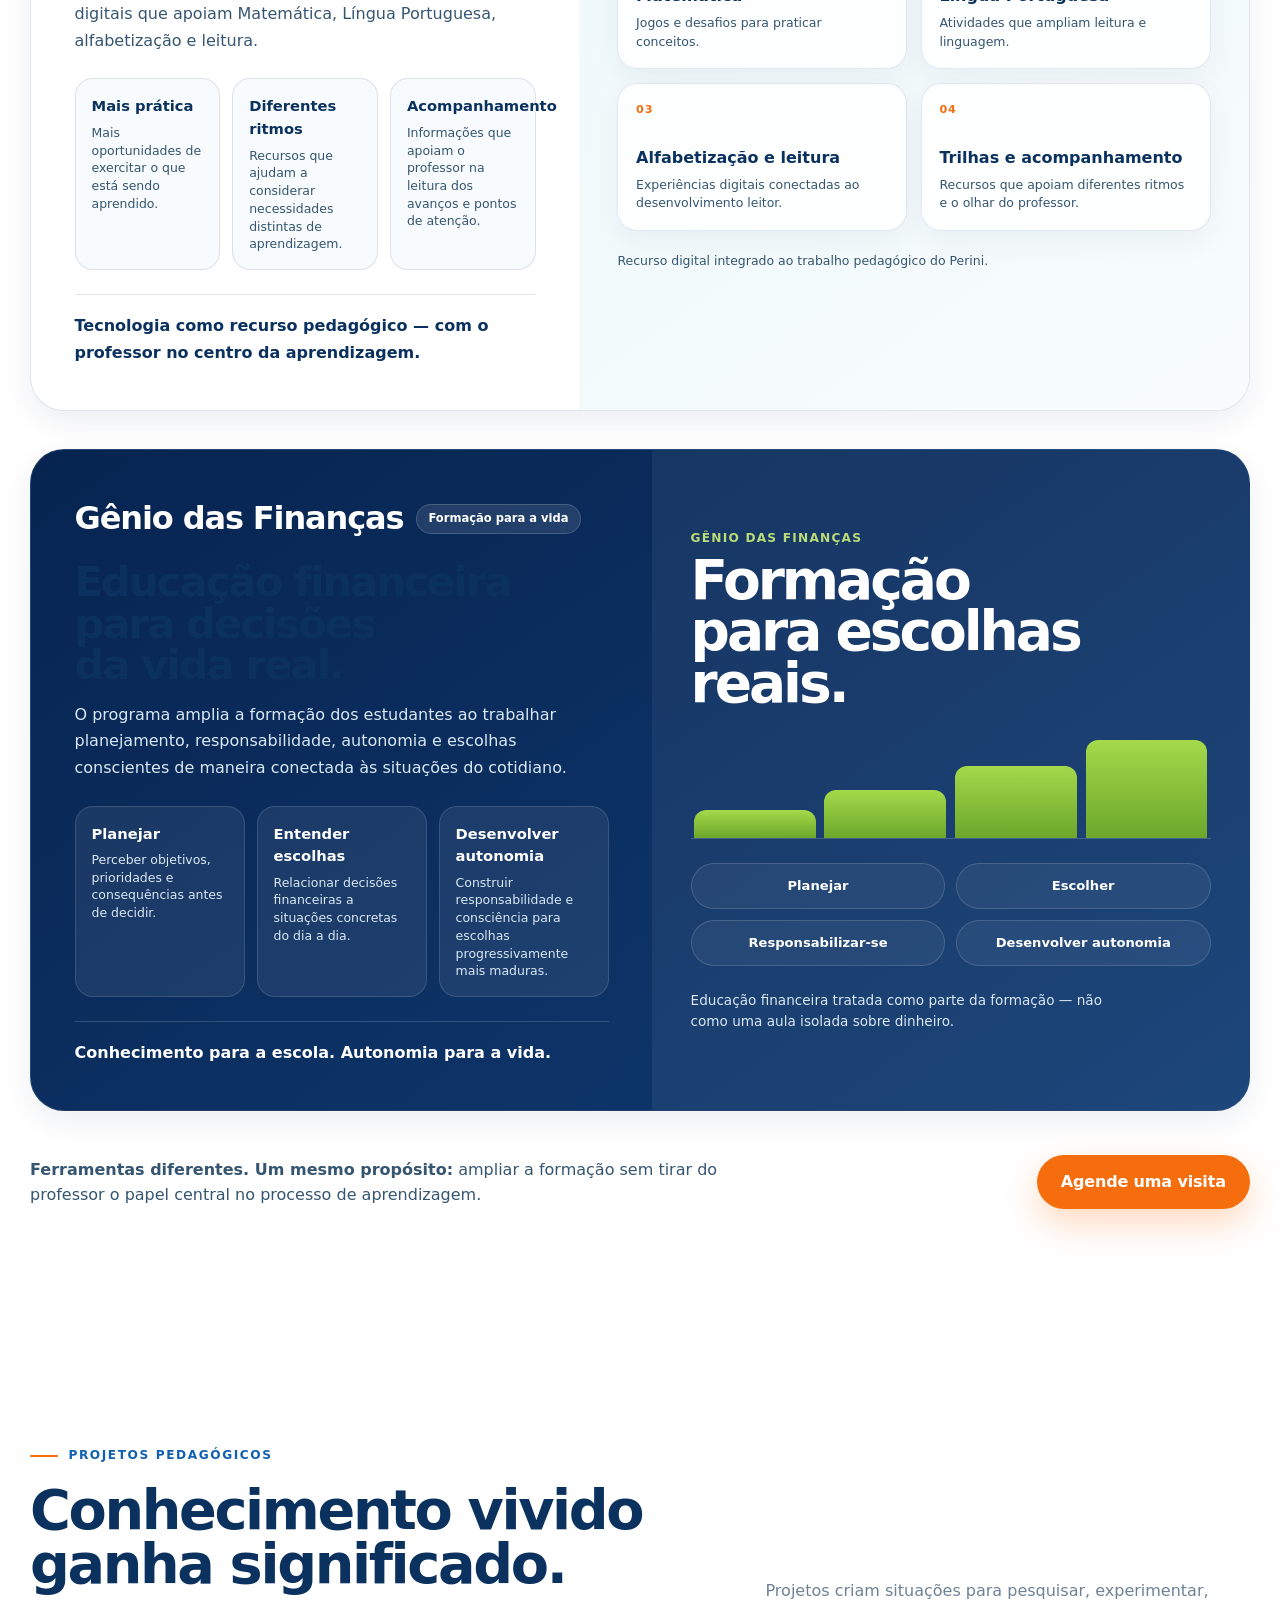
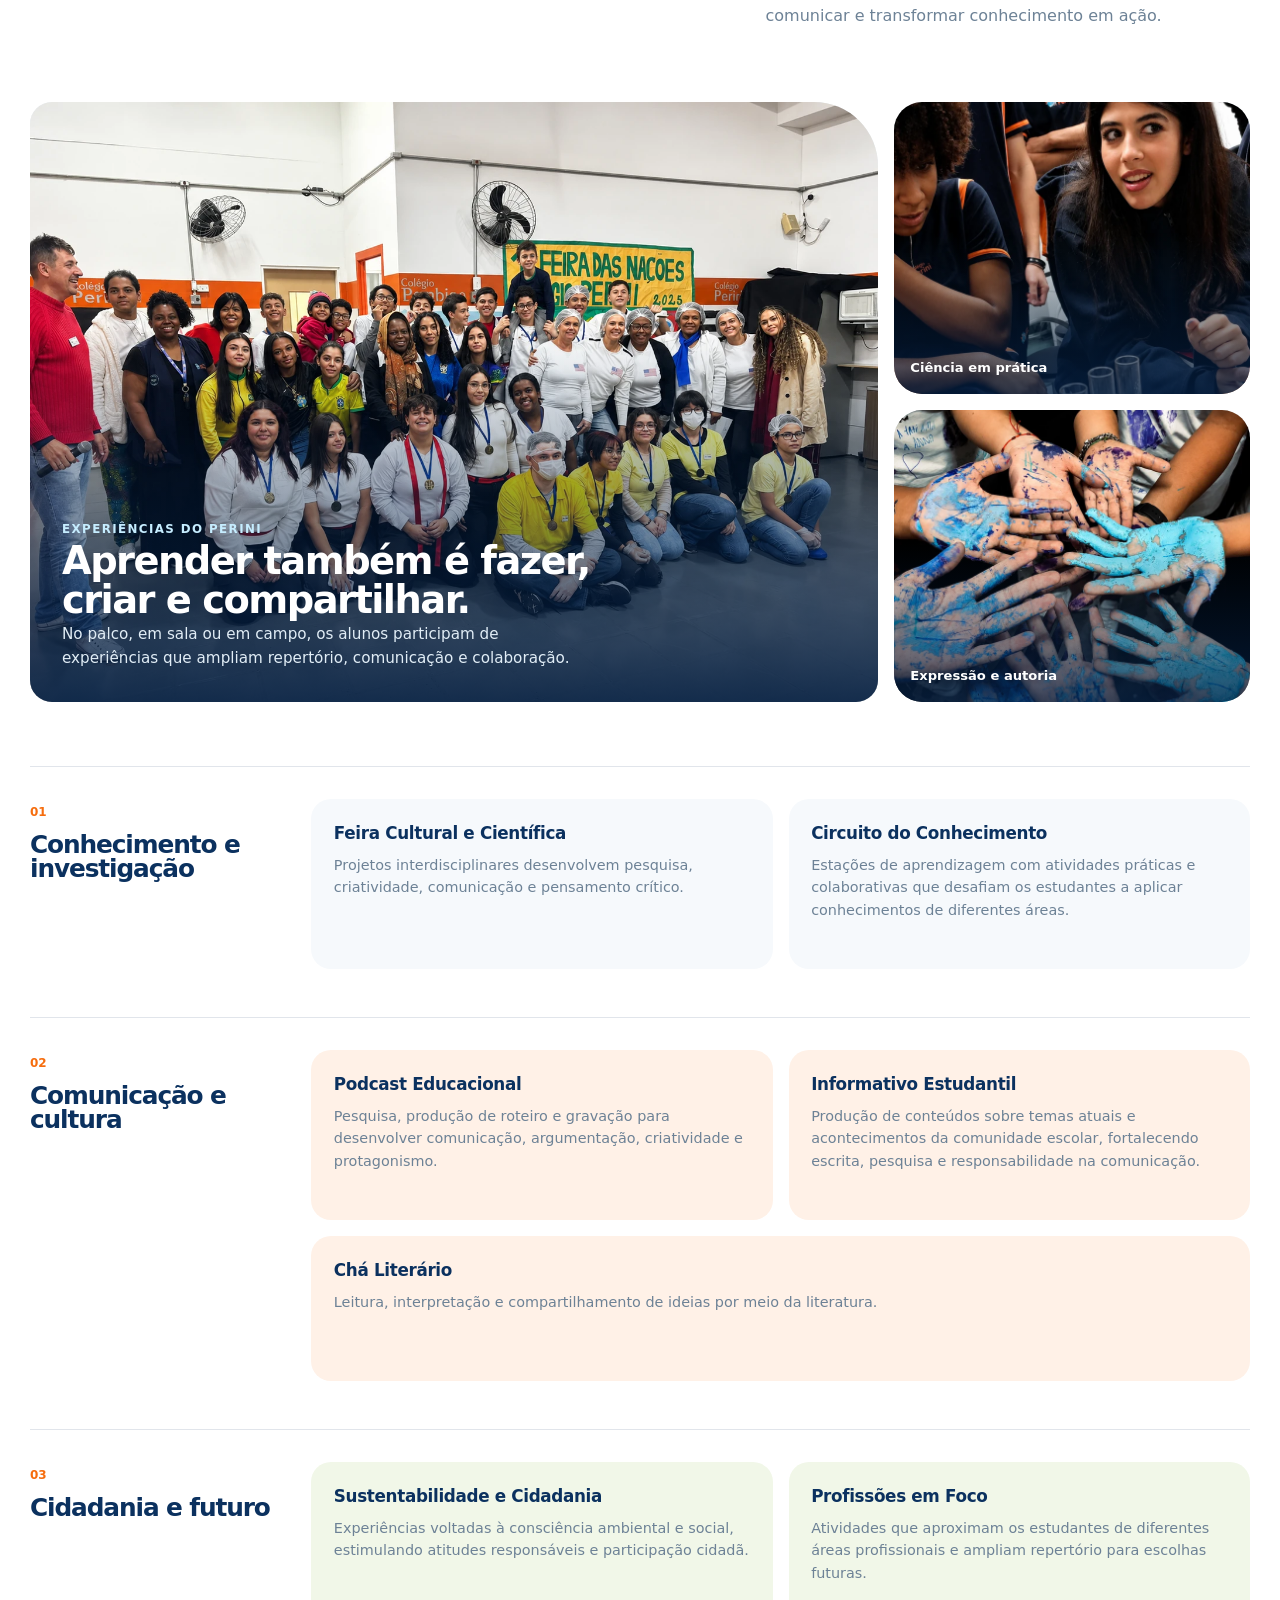
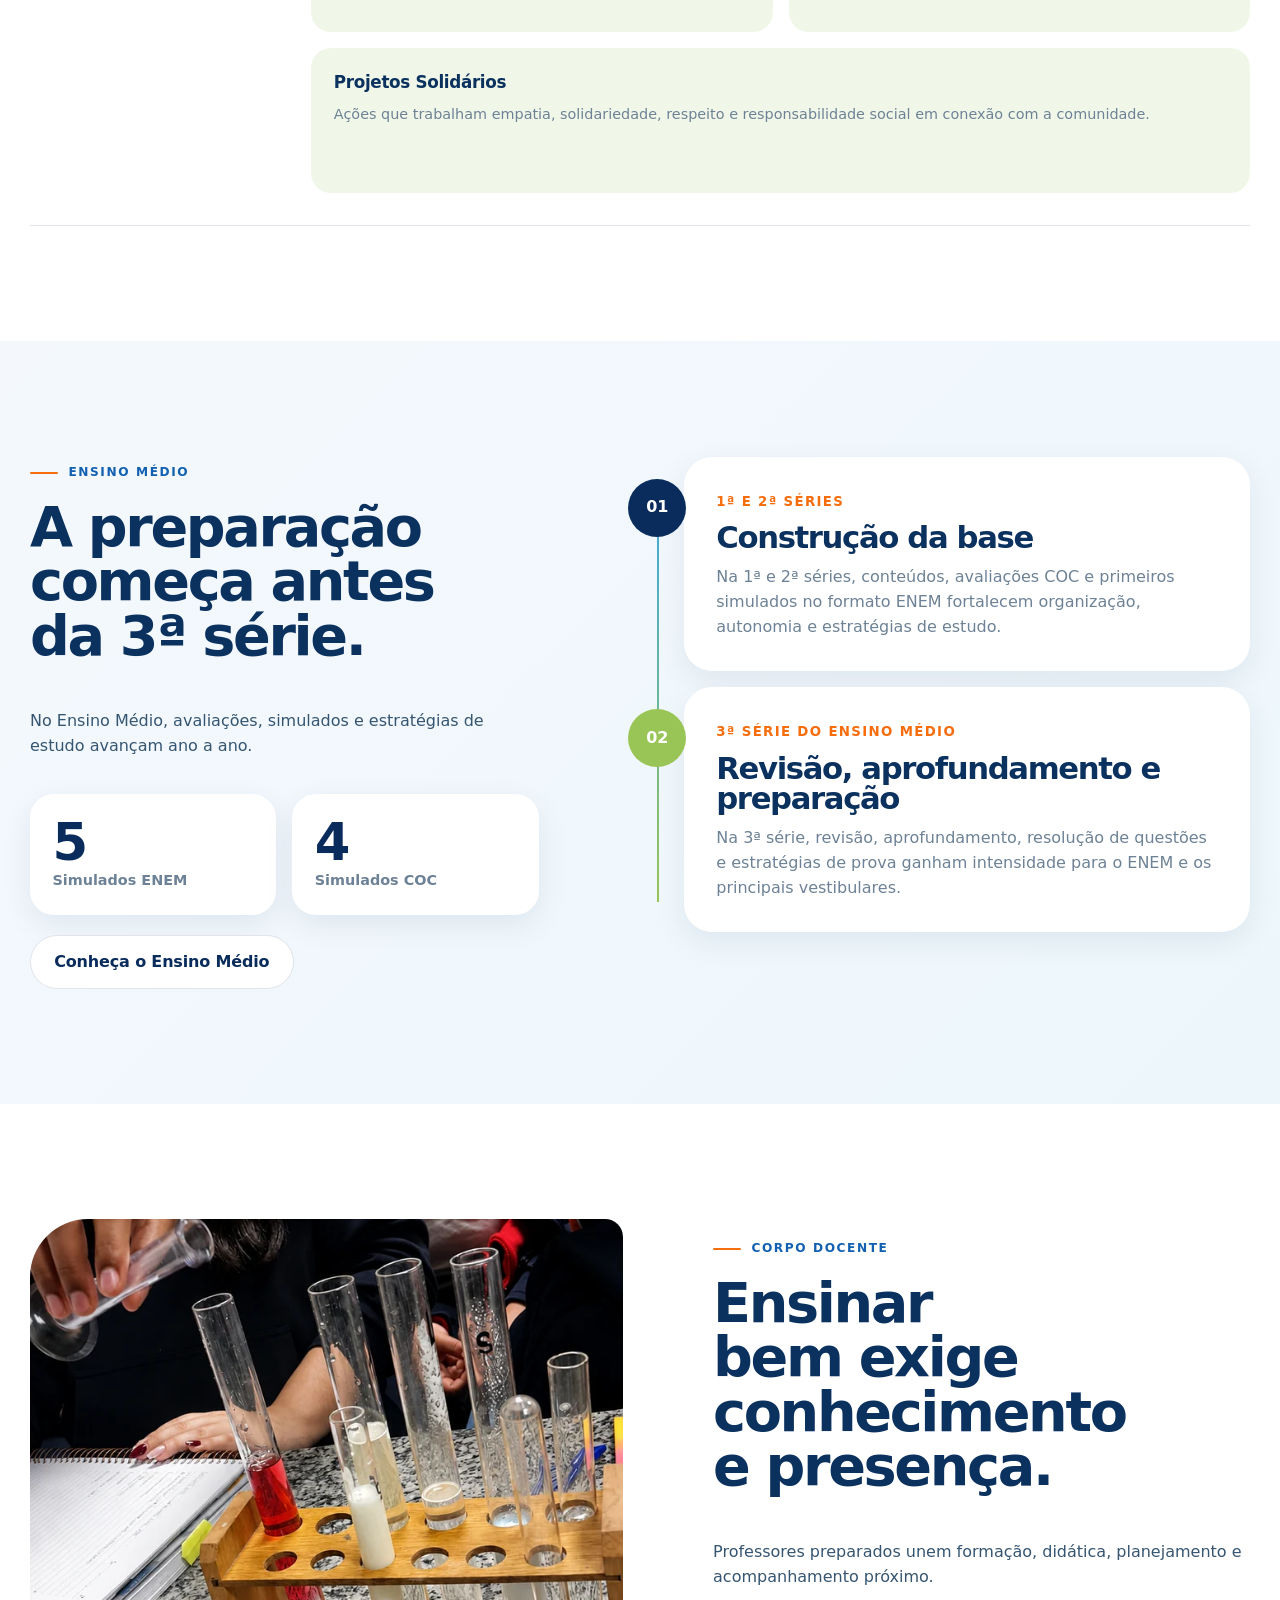
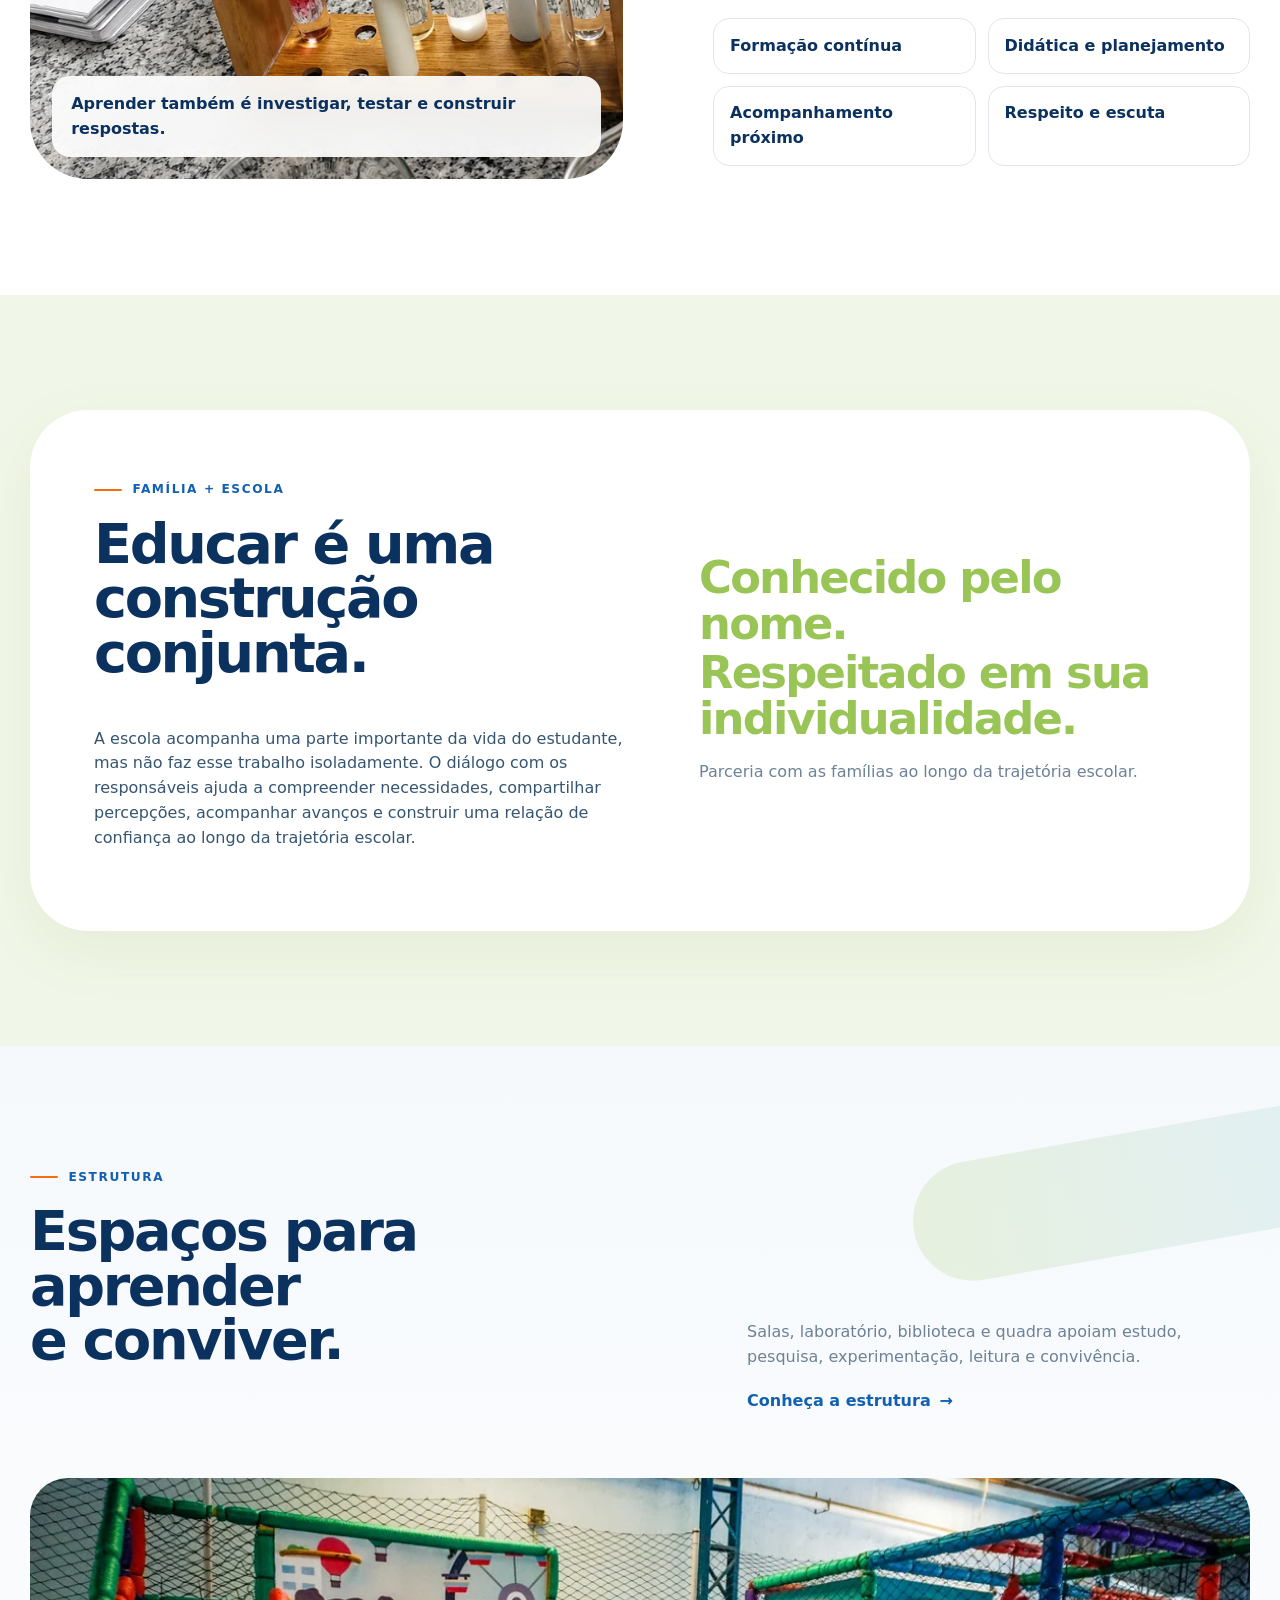
==== commit 272cea88: "Add files via upload" ====
--- a/index.html
+++ b/index.html
@@ -179,7 +179,7 @@
 </div>
 <div class="coc-video-media" data-reveal="">
 <a aria-label="Reproduzir vídeo institucional do Sistema COC" class="coc-video-facade" data-coc-video-play="" data-track="coc-video-play" href="https://www.youtube.com/watch?v=YoLo7efZ9VU" rel="noopener noreferrer" target="_blank">
-<img alt="" aria-hidden="true" class="coc-video-cover" decoding="async" height="720" loading="lazy" referrerpolicy="no-referrer" src="https://i.ytimg.com/vi/LLUYrDn4aXA/0.jpg" width="1280"/>
+<img alt="" aria-hidden="true" class="coc-video-cover" decoding="async" height="720" loading="lazy" referrerpolicy="no-referrer" src="https://i.ytimg.com/vi/YoLo7efZ9VU/0.jpg" width="1280"/>
 <span class="coc-video-badge" data-coc-video-label="">Vídeo institucional</span>
 <span aria-hidden="true" class="coc-video-orbit coc-video-orbit-a"></span>
 <span aria-hidden="true" class="coc-video-orbit coc-video-orbit-b"></span>
@@ -189,46 +189,65 @@
 <a class="coc-video-external" data-coc-video-external="" data-track="coc-video-youtube" href="https://www.youtube.com/watch?v=YoLo7efZ9VU" rel="noopener noreferrer" target="_blank">Abrir o vídeo no YouTube <span aria-hidden="true">↗</span></a>
 </div>
 </div>
-</section><section aria-labelledby="diff-home-title" class="section perini-diff perini-diff-home" id="solucoes-que-ampliam">
-<div class="container perini-diff-shell">
-<header class="perini-diff-head" data-reveal="">
+</section><section aria-labelledby="diff-home-title" class="section perini-diff perini-diff-home perini-diff-v31" id="solucoes-que-ampliam">
+<div class="container perini-diff-v31-shell">
+<header class="perini-diff-v31-head" data-reveal="">
 <span class="kicker">Diferenciais da proposta</span>
-<h2 class="title-lg" id="diff-home-title">Aprender melhor hoje.<br/><em>Escolher melhor amanhã.</em></h2>
-<p>No Perini, tecnologia e projetos complementares entram com propósito: ampliar a aprendizagem, apoiar o olhar do professor e desenvolver autonomia para as escolhas da vida.</p>
+<div class="perini-diff-v31-head-grid">
+<h2 class="title-lg" id="diff-home-title">Recursos que ampliam a forma de aprender.</h2>
+<p>No Perini, recursos pedagógicos complementam o trabalho dos professores para ampliar a aprendizagem, acompanhar diferentes ritmos e desenvolver competências que fazem sentido dentro e fora da escola.</p>
+</div>
 </header>
-<div class="perini-diff-stage">
-<article class="perini-diff-card perini-diff-card--educacross" data-reveal="">
-<div class="perini-diff-card-copy">
-<span class="perini-diff-brand">Educacross</span>
-<p class="perini-diff-overline">Nos Anos Iniciais</p>
-<h3>Cada aluno aprende de um jeito.</h3>
-<p>Jogos, desafios e trilhas digitais ampliam a prática de Matemática, Língua Portuguesa, alfabetização e leitura, enquanto o professor acompanha avanços e necessidades de aprendizagem.</p>
-</div>
-<div aria-label="Benefícios do Educacross" class="perini-diff-visual perini-diff-visual--learn">
-<span aria-hidden="true" class="perini-diff-orbit orbit-a"></span><span aria-hidden="true" class="perini-diff-orbit orbit-b"></span>
-<div class="perini-diff-visual-title"><small>APRENDER</small><strong>MELHOR.</strong></div>
-<div class="perini-diff-pill pill-1"><b>Praticar</b><small>jogos e desafios</small></div>
-<div class="perini-diff-pill pill-2"><b>Avançar</b><small>trilhas de aprendizagem</small></div>
-<div class="perini-diff-pill pill-3"><b>Acompanhar</b><small>evidências para o professor</small></div>
+<article class="perini-diff-v31-program perini-diff-v31-program--educacross" data-reveal="">
+<div class="perini-diff-v31-copy">
+<div class="perini-diff-v31-brandrow"><strong>Educacross</strong><span>1º ao 5º ano</span></div>
+<h3>Aprendizagem ativa e personalizada nos Anos Iniciais.</h3>
+<p>Do 1º ao 5º ano, o Educacross amplia as possibilidades de aprendizagem com jogos, desafios e experiências digitais que apoiam Matemática, Língua Portuguesa, alfabetização e leitura.</p>
+<ul aria-label="Benefícios do Educacross" class="perini-diff-v31-benefits">
+<li><strong>Mais prática</strong><span>Mais oportunidades de exercitar o que está sendo aprendido.</span></li>
+<li><strong>Diferentes ritmos</strong><span>Recursos que ajudam a considerar necessidades distintas de aprendizagem.</span></li>
+<li><strong>Acompanhamento</strong><span>Informações que apoiam o professor na leitura dos avanços e pontos de atenção.</span></li>
+</ul>
+<p class="perini-diff-v31-value">Tecnologia como recurso pedagógico — com o professor no centro da aprendizagem.</p>
+</div>
+<div aria-label="Principais frentes de aprendizagem apoiadas pelo Educacross" class="perini-diff-v31-media perini-diff-v31-media--educacross">
+  <div class="perini-diff-v31-proof">
+    <div class="perini-diff-v31-proof-brand"><span class="perini-diff-v31-proof-dot" aria-hidden="true"></span><strong>Educacross</strong><small>1º ao 5º ano</small></div>
+    <div class="perini-diff-v31-proof-grid">
+      <article><span>01</span><strong>Matemática</strong><small>Jogos e desafios para praticar conceitos.</small></article>
+      <article><span>02</span><strong>Língua Portuguesa</strong><small>Atividades que ampliam leitura e linguagem.</small></article>
+      <article><span>03</span><strong>Alfabetização e leitura</strong><small>Experiências digitais conectadas ao desenvolvimento leitor.</small></article>
+      <article><span>04</span><strong>Trilhas e acompanhamento</strong><small>Recursos que apoiam diferentes ritmos e o olhar do professor.</small></article>
+    </div>
+    <p class="perini-diff-v31-proof-caption">Recurso digital integrado ao trabalho pedagógico do Perini.</p>
+  </div>
 </div>
 </article>
-<article class="perini-diff-card perini-diff-card--genio" data-reveal="">
-<div class="perini-diff-card-copy">
-<span class="perini-diff-brand">Gênio das Finanças</span>
-<p class="perini-diff-overline">Formação para a vida</p>
-<h3>Saber escolher também se aprende.</h3>
-<p>Educação financeira conectada à vida real para desenvolver planejamento, responsabilidade, autonomia e decisões mais conscientes.</p>
-</div>
-<div aria-label="Competências trabalhadas pelo Gênio das Finanças" class="perini-diff-visual perini-diff-visual--choose">
-<div class="perini-diff-visual-title"><small>ESCOLHER</small><strong>MELHOR.</strong></div>
-<div aria-hidden="true" class="decision-path"><span>Planejar</span><i></i><span>Escolher</span><i></i><span>Agir</span></div>
+<article class="perini-diff-v31-program perini-diff-v31-program--genio" data-reveal="">
+<div class="perini-diff-v31-copy">
+<div class="perini-diff-v31-brandrow"><strong>Gênio das Finanças</strong><span>Formação para a vida</span></div>
+<h3>Educação financeira para decisões da vida real.</h3>
+<p>O programa amplia a formação dos estudantes ao trabalhar planejamento, responsabilidade, autonomia e escolhas conscientes de maneira conectada às situações do cotidiano.</p>
+<ul aria-label="Benefícios do Gênio das Finanças" class="perini-diff-v31-benefits">
+<li><strong>Planejar</strong><span>Perceber objetivos, prioridades e consequências antes de decidir.</span></li>
+<li><strong>Entender escolhas</strong><span>Relacionar decisões financeiras a situações concretas do dia a dia.</span></li>
+<li><strong>Desenvolver autonomia</strong><span>Construir responsabilidade e consciência para escolhas progressivamente mais maduras.</span></li>
+</ul>
+<p class="perini-diff-v31-value">Conhecimento para a escola. Autonomia para a vida.</p>
+</div>
+<div aria-label="Competências desenvolvidas com o Gênio das Finanças" class="perini-diff-v31-media perini-diff-v31-media--genio">
+  <div class="perini-diff-v31-genio-visual">
+    <div class="perini-diff-v31-genio-title"><small>Gênio das Finanças</small><strong>Formação para escolhas reais.</strong></div>
+    <div class="perini-diff-v31-genio-path" aria-hidden="true"><i></i><i></i><i></i><i></i></div>
+    <div class="perini-diff-v31-genio-terms"><span>Planejar</span><span>Escolher</span><span>Responsabilizar-se</span><span>Desenvolver autonomia</span></div>
+    <p>Educação financeira tratada como parte da formação — não como uma aula isolada sobre dinheiro.</p>
+  </div>
 </div>
 </article>
-</div>
-<div class="perini-diff-bottom" data-reveal="">
-<p><strong>Ferramentas diferentes. Um mesmo propósito:</strong> formar alunos mais preparados para aprender, avançar e fazer boas escolhas.</p>
-<a class="btn btn-primary" data-track="visita-diferenciais-home" data-visit-link="" href="./contato/#agendar">Agende uma visita</a>
-</div>
+<footer class="perini-diff-v31-footer" data-reveal="">
+<p><strong>Ferramentas diferentes. Um mesmo propósito:</strong> ampliar a formação sem tirar do professor o papel central no processo de aprendizagem.</p>
+<a class="btn btn-primary" data-visit-link="" href="./contato/#agendar">Agende uma visita</a>
+</footer>
 </div>
 </section>
 <section class="section projects" id="projetos">
--- a/css/diferenciais.css
+++ b/css/diferenciais.css
@@ -1,55 +1,77 @@
-/* COLÉGIO PERINI — RC3 DIFERENCIAIS
-   Camada isolada. Não altera componentes existentes fora das seções .perini-diff. */
+/* COLÉGIO PERINI — PRODUCTION FINAL — DIFERENCIAIS
+   Escopo isolado. Não editar componentes globais. */
+.perini-diff-v31{position:relative}
+.perini-diff-v31-shell{display:grid;gap:clamp(1.5rem,3vw,2.5rem)}
+.perini-diff-v31-head{display:grid;gap:.75rem}
+.perini-diff-v31-head-grid{display:grid;grid-template-columns:minmax(0,1.08fr) minmax(300px,.72fr);gap:clamp(1.5rem,5vw,5rem);align-items:end}
+.perini-diff-v31-head h2{margin:0;max-width:14ch;font-size:clamp(2.6rem,4.8vw,4.9rem);line-height:.98;letter-spacing:-.045em;text-wrap:balance}
+.perini-diff-v31-head p{margin:0;max-width:56ch;line-height:1.7;color:var(--text);text-wrap:pretty}
+.perini-diff-v31-program{display:grid;grid-template-columns:minmax(0,.9fr) minmax(380px,1.1fr);min-width:0;border:1px solid var(--line);border-radius:34px;overflow:hidden;background:#fff;box-shadow:var(--shadow-sm)}
+.perini-diff-v31-program--genio{grid-template-columns:minmax(380px,1.02fr) minmax(0,.98fr);background:linear-gradient(145deg,#072450,#103b73);color:#fff;border-color:rgba(255,255,255,.1)}
+.perini-diff-v31-copy{padding:clamp(1.6rem,3.4vw,3.25rem);min-width:0}
+.perini-diff-v31-brandrow{display:flex;align-items:center;gap:.8rem;flex-wrap:wrap;margin-bottom:1.1rem}
+.perini-diff-v31-brandrow strong{font-size:clamp(1.45rem,2.5vw,2.2rem);letter-spacing:-.035em;color:var(--ink)}
+.perini-diff-v31-brandrow span{display:inline-flex;align-items:center;min-height:30px;padding:.28rem .7rem;border-radius:999px;background:var(--orange-soft);font-size:.72rem;font-weight:850;color:var(--orange)}
+.perini-diff-v31-program--genio .perini-diff-v31-brandrow strong,.perini-diff-v31-program--genio h3{color:#fff}
+.perini-diff-v31-program--genio .perini-diff-v31-brandrow span{background:rgba(255,255,255,.1);color:#fff;border:1px solid rgba(255,255,255,.16)}
+.perini-diff-v31-copy h3{margin:0 0 1rem;max-width:18ch;font-size:clamp(2rem,3.25vw,3.5rem);line-height:1;letter-spacing:-.045em;color:var(--ink);text-wrap:balance}
+.perini-diff-v31-copy>p{max-width:58ch;line-height:1.66;text-wrap:pretty}
+.perini-diff-v31-program--genio .perini-diff-v31-copy>p{color:#d9e8f4}
+.perini-diff-v31-benefits{list-style:none;padding:0;margin:1.5rem 0;display:grid;grid-template-columns:repeat(3,minmax(0,1fr));gap:.75rem}
+.perini-diff-v31-benefits li{min-width:0;padding:1rem;border:1px solid var(--line);border-radius:18px;background:#f8fbfd}
+.perini-diff-v31-benefits strong{display:block;margin-bottom:.35rem;color:var(--ink);font-size:.92rem}
+.perini-diff-v31-benefits span{display:block;color:var(--text);font-size:.78rem;line-height:1.42}
+.perini-diff-v31-program--genio .perini-diff-v31-benefits li{background:rgba(255,255,255,.07);border-color:rgba(255,255,255,.13)}
+.perini-diff-v31-program--genio .perini-diff-v31-benefits strong{color:#fff}.perini-diff-v31-program--genio .perini-diff-v31-benefits span{color:#d9e8f4}
+.perini-diff-v31-value{margin:1.4rem 0 0!important;padding-top:1.15rem;border-top:1px solid var(--line);font-weight:800;color:var(--ink)!important}
+.perini-diff-v31-program--genio .perini-diff-v31-value{border-color:rgba(255,255,255,.16);color:#fff!important}
+.perini-diff-v31-media{position:relative;min-width:0;min-height:440px;padding:clamp(1rem,2vw,1.5rem);display:grid;place-items:center;background:#eef6fb}
+.perini-diff-v31-program--genio .perini-diff-v31-media{background:rgba(255,255,255,.055)}
+.perini-diff-v31-footer{display:flex;align-items:center;justify-content:space-between;gap:2rem;padding-top:.35rem}.perini-diff-v31-footer p{margin:0;max-width:760px;line-height:1.6;color:var(--text)}
 
-.perini-diff{position:relative;overflow:hidden}
-.perini-diff em{font-style:normal;color:var(--orange)}
-.perini-diff-home{background:linear-gradient(180deg,#f8fbff 0%,#edf6fc 100%);border-top:1px solid var(--line);border-bottom:1px solid var(--line)}
-.perini-diff-shell{display:grid;gap:2.4rem}
-.perini-diff-head{display:grid;grid-template-columns:minmax(0,1.05fr) minmax(280px,.6fr);column-gap:4rem;align-items:end}
-.perini-diff-head .kicker{grid-column:1/-1}
-.perini-diff-head h2{max-width:13ch;margin:.55rem 0 0;font-size:clamp(3rem,5.2vw,5.5rem);line-height:.94;letter-spacing:-.055em;text-wrap:balance}
-.perini-diff-head>p{max-width:54ch;margin:0 0 .55rem;font-size:1.05rem;line-height:1.72;color:var(--text)}
-.perini-diff-stage{display:grid;grid-template-columns:minmax(0,1.58fr) minmax(330px,.82fr);gap:1.35rem;align-items:stretch}
-.perini-diff-card{position:relative;min-height:520px;border-radius:38px;overflow:hidden;border:1px solid var(--line);box-shadow:var(--shadow-sm)}
-.perini-diff-card--educacross{display:grid;grid-template-columns:minmax(0,.82fr) minmax(340px,1.18fr);background:#fff}
-.perini-diff-card--genio{display:flex;flex-direction:column;justify-content:space-between;background:linear-gradient(145deg,var(--blue-950),var(--purple));color:#fff;border-color:rgba(255,255,255,.12)}
-.perini-diff-card-copy{position:relative;z-index:2;padding:clamp(1.7rem,3.2vw,3rem);display:flex;flex-direction:column;align-items:flex-start}
-.perini-diff-brand{display:inline-flex;min-height:38px;align-items:center;padding:.48rem .8rem;border-radius:999px;background:var(--orange-soft);color:var(--orange);font-weight:950;font-size:.76rem;letter-spacing:.02em}
-.perini-diff-card--genio .perini-diff-brand{background:rgba(255,255,255,.1);color:#fff;border:1px solid rgba(255,255,255,.14)}
-.perini-diff-overline{margin:auto 0 .7rem!important;text-transform:uppercase;letter-spacing:.12em;font-size:.68rem!important;font-weight:900;color:var(--blue-600)!important}
-.perini-diff-card--genio .perini-diff-overline{color:#b9dff4!important}
-.perini-diff-card h3{margin:0 0 1rem;font-size:clamp(2rem,3.1vw,3.45rem);line-height:.98;letter-spacing:-.045em;text-wrap:balance;color:var(--ink)}
-.perini-diff-card--genio h3{color:#fff}
-.perini-diff-card-copy>p:last-child{margin:0;max-width:44ch;line-height:1.62;color:var(--text)}
-.perini-diff-card--genio .perini-diff-card-copy>p:last-child{color:#d7e6f1}
-.perini-diff-visual{position:relative;min-height:100%;overflow:hidden}
-.perini-diff-visual--learn{background:linear-gradient(145deg,#dff5ff 0%,#edf9f1 55%,#fff5e9 100%)}
-.perini-diff-visual-title{position:absolute;left:8%;top:10%;display:flex;flex-direction:column;line-height:.86;letter-spacing:-.06em}
-.perini-diff-visual-title small{font-size:clamp(1rem,1.7vw,1.35rem);font-weight:950;letter-spacing:.04em;color:var(--blue-800)}
-.perini-diff-visual-title strong{font-size:clamp(3rem,6vw,6.2rem);font-weight:950;color:var(--blue-950)}
-.perini-diff-orbit{position:absolute;border-radius:50%;border:1px solid rgba(11,78,144,.14)}
-.perini-diff-orbit.orbit-a{width:390px;height:390px;right:-95px;top:45px}
-.perini-diff-orbit.orbit-b{width:270px;height:270px;right:-28px;top:105px}
-.perini-diff-pill{position:absolute;display:grid;gap:.15rem;min-width:170px;padding:.9rem 1rem;border:1px solid rgba(11,78,144,.12);border-radius:18px;background:rgba(255,255,255,.91);box-shadow:0 16px 38px rgba(9,44,92,.12);backdrop-filter:blur(8px)}
-.perini-diff-pill b{color:var(--ink);font-size:.92rem}.perini-diff-pill small{color:var(--muted);font-size:.72rem;line-height:1.25}
-.perini-diff-pill.pill-1{right:10%;top:42%;transform:rotate(2deg)}
-.perini-diff-pill.pill-2{left:8%;top:60%;transform:rotate(-2deg)}
-.perini-diff-pill.pill-3{right:6%;bottom:8%;transform:rotate(1deg)}
-.perini-diff-visual--choose{min-height:220px;margin:0 1.2rem 1.2rem;border-radius:28px;background:radial-gradient(circle at 15% 20%,rgba(246,109,14,.24),transparent 30%),rgba(255,255,255,.065);border:1px solid rgba(255,255,255,.12)}
-.perini-diff-visual--choose .perini-diff-visual-title{top:16%;left:8%}.perini-diff-visual--choose .perini-diff-visual-title small{color:#ffcba8}.perini-diff-visual--choose .perini-diff-visual-title strong{color:#fff;font-size:clamp(2.6rem,4.3vw,4.7rem)}
-.decision-path{position:absolute;left:8%;right:8%;bottom:15%;display:flex;align-items:center;gap:.55rem}.decision-path span{font-size:.74rem;font-weight:850;color:#fff}.decision-path i{height:1px;flex:1;background:rgba(255,255,255,.3)}
-.perini-diff-bottom{display:flex;align-items:center;justify-content:space-between;gap:2rem;padding-top:.2rem}.perini-diff-bottom p{margin:0;max-width:720px;color:var(--text);font-size:1rem;line-height:1.6}.perini-diff-bottom strong{color:var(--ink)}
+.perini-diff-v31-f1{background:#071f44;color:#fff}
+.perini-diff-v31-f1-layout{display:grid;grid-template-columns:minmax(0,.9fr) minmax(420px,1.1fr);gap:clamp(2rem,6vw,6rem);align-items:center;min-width:0}
+.perini-diff-v31-f1-copy .kicker{color:#9ed5f3}.perini-diff-v31-f1-copy h2{margin:.65rem 0 1.15rem;max-width:16ch;color:#fff;font-size:clamp(2.5rem,4.6vw,4.8rem);line-height:.98;letter-spacing:-.045em;text-wrap:balance}.perini-diff-v31-f1-copy>p{max-width:58ch;color:#d6e7f2;line-height:1.7}
+.perini-diff-v31-f1-steps{display:grid;gap:.75rem;margin:1.5rem 0}.perini-diff-v31-f1-steps article{display:grid;grid-template-columns:42px 1fr;gap:.8rem;padding:.9rem 0;border-top:1px solid rgba(255,255,255,.14)}.perini-diff-v31-f1-steps span{font-size:.72rem;font-weight:900;color:#8fd0f3}.perini-diff-v31-f1-steps h3{margin:0 0 .18rem;color:#fff;font-size:1.12rem}.perini-diff-v31-f1-steps p{margin:0;color:#d6e7f2;font-size:.88rem;line-height:1.45}.perini-diff-v31-value--light{border-color:rgba(255,255,255,.16);color:#fff!important}
+.perini-diff-v31-f1-media{min-height:540px;border:1px solid rgba(255,255,255,.14);border-radius:32px;background:rgba(255,255,255,.05)}
 
-.perini-diff-f1{background:#071f44;color:#fff}
-.perini-diff-f1-layout{display:grid;grid-template-columns:minmax(0,.85fr) minmax(420px,1.15fr);gap:clamp(2rem,6vw,6.5rem);align-items:center}
-.perini-diff-f1-copy .kicker{color:#9ed5f3}.perini-diff-f1-copy h2{margin:.65rem 0 1.25rem;color:#fff;max-width:14ch;font-size:clamp(2.7rem,4.8vw,5rem);line-height:.96;letter-spacing:-.05em}.perini-diff-f1-copy p{max-width:55ch;color:#d6e7f2;line-height:1.7}.perini-diff-f1-note{margin-top:1.4rem!important;padding-top:1.25rem;border-top:1px solid rgba(255,255,255,.16);font-weight:800;color:#fff!important}
-.perini-diff-f1-experience{position:relative;min-height:540px;padding:2rem;border:1px solid rgba(255,255,255,.13);border-radius:38px;background:radial-gradient(circle at 85% 15%,rgba(60,169,226,.18),transparent 32%),radial-gradient(circle at 5% 90%,rgba(246,109,14,.16),transparent 30%),rgba(255,255,255,.05);overflow:hidden}
-.f1-step{position:absolute;display:grid;grid-template-columns:48px 1fr;gap:.9rem;width:min(330px,76%);padding:1rem 1.1rem;border-radius:22px;background:#fff;color:var(--ink);box-shadow:0 22px 55px rgba(0,0,0,.18)}.f1-step>span{font-weight:950;color:var(--orange);font-size:.74rem;letter-spacing:.08em}.f1-step b{display:block;margin-bottom:.25rem;font-size:1.2rem}.f1-step p{margin:0;color:var(--text);font-size:.82rem;line-height:1.45}.f1-step--1{left:7%;top:10%;transform:rotate(-2deg)}.f1-step--2{right:5%;top:38%;transform:rotate(2deg)}.f1-step--3{left:11%;bottom:12%;transform:rotate(-1deg)}
-.f1-experience-signature{position:absolute;right:6%;bottom:5%;display:flex;flex-direction:column;text-align:right;opacity:.7}.f1-experience-signature small{font-weight:950;letter-spacing:.12em}.f1-experience-signature strong{font-size:.75rem;font-weight:700}
+.perini-diff-v31-coc{background:#f7fafc;border-top:1px solid var(--line);border-bottom:1px solid var(--line)}
+.perini-diff-v31-coc-layout{display:grid;grid-template-columns:minmax(280px,.68fr) minmax(0,1.32fr);gap:clamp(2rem,6vw,6rem);align-items:start;min-width:0}.perini-diff-v31-coc-intro h2{margin:.65rem 0 1rem;max-width:15ch;text-wrap:balance}.perini-diff-v31-coc-intro p{max-width:44ch;line-height:1.7}.perini-diff-v31-coc-items{display:grid;grid-template-columns:repeat(2,minmax(0,1fr));gap:1rem}.perini-diff-v31-coc-items article{padding:clamp(1.5rem,3vw,2.4rem);border:1px solid var(--line);border-radius:26px;background:#fff}.perini-diff-v31-coc-items article:nth-child(2){background:#092c5c;border-color:#092c5c}.perini-diff-v31-coc-items span{display:block;margin-bottom:2.4rem;font-size:clamp(1rem,1.6vw,1.3rem);font-weight:900;color:var(--orange)}.perini-diff-v31-coc-items h3{margin:0 0 .7rem;font-size:clamp(1.45rem,2.3vw,2.25rem);line-height:1.06;letter-spacing:-.03em;text-wrap:balance}.perini-diff-v31-coc-items p{margin:0;line-height:1.6;color:var(--text)}.perini-diff-v31-coc-items article:nth-child(2) h3{color:#fff}.perini-diff-v31-coc-items article:nth-child(2) p{color:#d8e7f2}
 
-.perini-diff-coc{background:#f7fafc;border-top:1px solid var(--line);border-bottom:1px solid var(--line)}
-.perini-diff-coc-layout{display:grid;grid-template-columns:minmax(280px,.65fr) minmax(0,1.35fr);gap:clamp(2rem,6vw,6rem);align-items:start}.perini-diff-coc-intro h2{margin:.65rem 0 1rem;max-width:13ch}.perini-diff-coc-intro p{max-width:42ch;line-height:1.7}.perini-diff-coc-items{display:grid;grid-template-columns:repeat(2,minmax(0,1fr));gap:1rem}.perini-diff-coc-items article{padding:clamp(1.6rem,3vw,2.5rem);border:1px solid var(--line);border-radius:28px;background:#fff;box-shadow:var(--shadow-sm)}.perini-diff-coc-items article:nth-child(2){background:var(--blue-950);border-color:var(--blue-950)}.perini-diff-coc-items span{display:inline-block;margin-bottom:3rem;font-size:.74rem;text-transform:uppercase;letter-spacing:.08em;font-weight:950;color:var(--orange)}.perini-diff-coc-items h3{margin:0 0 .8rem;font-size:clamp(1.55rem,2.4vw,2.35rem);line-height:1.05;letter-spacing:-.035em;color:var(--ink);text-wrap:balance}.perini-diff-coc-items p{margin:0;line-height:1.62;color:var(--text)}.perini-diff-coc-items article:nth-child(2) h3{color:#fff}.perini-diff-coc-items article:nth-child(2) p{color:#d8e7f2}
+@media(max-width:1024px){.perini-diff-v31-head-grid,.perini-diff-v31-program,.perini-diff-v31-program--genio,.perini-diff-v31-f1-layout,.perini-diff-v31-coc-layout{grid-template-columns:1fr}.perini-diff-v31-head h2{max-width:16ch}.perini-diff-v31-program--genio .perini-diff-v31-copy{order:0}.perini-diff-v31-program--genio .perini-diff-v31-media{order:1}.perini-diff-v31-media{min-height:400px}.perini-diff-v31-f1-media{min-height:460px}}
+@media(max-width:720px){.perini-diff-v31-head h2,.perini-diff-v31-f1-copy h2{font-size:clamp(2.25rem,11.5vw,3.4rem);line-height:.98}.perini-diff-v31-program{border-radius:26px}.perini-diff-v31-copy{padding:1.35rem}.perini-diff-v31-copy h3{font-size:clamp(1.9rem,9vw,2.65rem)}.perini-diff-v31-benefits{grid-template-columns:1fr}.perini-diff-v31-media{min-height:300px}.perini-diff-v31-footer{align-items:stretch;flex-direction:column}.perini-diff-v31-footer .btn{width:100%;justify-content:center}.perini-diff-v31-f1-layout{gap:1.6rem}.perini-diff-v31-f1-media{min-height:320px}.perini-diff-v31-coc-items{grid-template-columns:1fr}.perini-diff-v31-coc-items span{margin-bottom:1.6rem}}
 
-@media(max-width:1024px){.perini-diff-head{grid-template-columns:1fr;gap:1rem}.perini-diff-head h2{max-width:14ch}.perini-diff-stage{grid-template-columns:1fr}.perini-diff-card--educacross{grid-template-columns:1fr 1fr}.perini-diff-card--genio{min-height:450px}.perini-diff-f1-layout{grid-template-columns:1fr}.perini-diff-f1-copy h2{max-width:16ch}.perini-diff-f1-experience{min-height:520px}.perini-diff-coc-layout{grid-template-columns:1fr}.perini-diff-coc-intro h2{max-width:16ch}}
-@media(max-width:720px){.perini-diff{overflow:hidden}.perini-diff-head h2,.perini-diff-f1-copy h2{font-size:clamp(2.45rem,12vw,3.5rem);line-height:.96}.perini-diff-head>p{font-size:.96rem}.perini-diff-stage{gap:1rem}.perini-diff-card{min-height:0;border-radius:28px}.perini-diff-card--educacross{display:flex;flex-direction:column}.perini-diff-card-copy{padding:1.45rem}.perini-diff-overline{margin:2.7rem 0 .55rem!important}.perini-diff-card h3{font-size:clamp(2rem,9vw,2.75rem)}.perini-diff-visual--learn{min-height:360px}.perini-diff-visual-title{top:9%;left:7%}.perini-diff-visual-title strong{font-size:clamp(3.2rem,16vw,4.8rem)}.perini-diff-pill{min-width:150px;padding:.75rem .85rem}.perini-diff-pill.pill-1{right:5%;top:40%}.perini-diff-pill.pill-2{left:5%;top:59%}.perini-diff-pill.pill-3{right:5%;bottom:5%}.perini-diff-visual--choose{min-height:260px;margin:0 .8rem .8rem}.decision-path{flex-wrap:wrap}.decision-path i{min-width:18px}.perini-diff-bottom{align-items:stretch;flex-direction:column}.perini-diff-bottom .btn{width:100%;justify-content:center}.perini-diff-f1-layout{gap:1.8rem}.perini-diff-f1-experience{min-height:540px;padding:1rem;border-radius:28px}.f1-step{grid-template-columns:36px 1fr;width:86%;padding:.9rem}.f1-step--1{left:4%;top:7%}.f1-step--2{right:4%;top:38%}.f1-step--3{left:4%;bottom:9%}.f1-experience-signature{display:none}.perini-diff-coc-items{grid-template-columns:1fr}.perini-diff-coc-items span{margin-bottom:2rem}}
-@media(max-width:390px){.perini-diff-pill{min-width:138px}.perini-diff-pill small{font-size:.67rem}.perini-diff-visual--learn{min-height:380px}.f1-step{width:91%}}
+
+/* PRODUCTION FINAL — visual evidence without fake product interfaces */
+.perini-diff-v31-media--educacross{background:linear-gradient(145deg,#edf8fb 0%,#f8fcfd 100%);padding:clamp(1.25rem,3vw,2.6rem)}
+.perini-diff-v31-proof{width:min(100%,620px);display:grid;gap:1.25rem}
+.perini-diff-v31-proof-brand{display:flex;align-items:center;gap:.7rem;flex-wrap:wrap;padding-bottom:1rem;border-bottom:1px solid rgba(11,78,144,.12)}
+.perini-diff-v31-proof-brand strong{font-size:clamp(1.35rem,2.4vw,2rem);color:var(--ink);letter-spacing:-.03em}
+.perini-diff-v31-proof-brand small{margin-left:auto;font-weight:800;color:var(--text)}
+.perini-diff-v31-proof-dot{width:15px;height:15px;border-radius:50%;background:linear-gradient(135deg,#ff6b00,#0b4e90);box-shadow:0 0 0 6px rgba(11,78,144,.08)}
+.perini-diff-v31-proof-grid{display:grid;grid-template-columns:repeat(2,minmax(0,1fr));gap:.85rem}
+.perini-diff-v31-proof-grid article{min-width:0;padding:1.1rem;border:1px solid rgba(11,78,144,.12);border-radius:20px;background:rgba(255,255,255,.86);box-shadow:0 10px 30px rgba(7,31,68,.05)}
+.perini-diff-v31-proof-grid article>span{display:block;margin-bottom:1.7rem;color:var(--orange);font-size:.7rem;font-weight:900;letter-spacing:.08em}
+.perini-diff-v31-proof-grid strong{display:block;color:var(--ink);font-size:1rem;margin-bottom:.35rem}
+.perini-diff-v31-proof-grid small{display:block;color:var(--text);font-size:.78rem;line-height:1.45}
+.perini-diff-v31-proof-caption{margin:0!important;font-size:.78rem!important;color:var(--text)!important}
+
+.perini-diff-v31-media--genio{background:radial-gradient(circle at 85% 18%,rgba(126,211,33,.18),transparent 28%),linear-gradient(145deg,rgba(255,255,255,.08),rgba(255,255,255,.02));padding:clamp(1.25rem,3vw,2.6rem)}
+.perini-diff-v31-genio-visual{width:min(100%,580px);display:grid;gap:1.5rem}
+.perini-diff-v31-genio-title{display:grid;gap:.45rem}.perini-diff-v31-genio-title small{font-size:.76rem;font-weight:900;letter-spacing:.1em;text-transform:uppercase;color:#b9db78}.perini-diff-v31-genio-title strong{max-width:11ch;color:#fff;font-size:clamp(2.25rem,4.3vw,4.4rem);line-height:.94;letter-spacing:-.055em;text-wrap:balance}
+.perini-diff-v31-genio-path{display:grid;grid-template-columns:repeat(4,1fr);align-items:end;gap:.55rem;height:105px;padding:0 .2rem;border-bottom:1px solid rgba(255,255,255,.18)}
+.perini-diff-v31-genio-path i{display:block;border-radius:12px 12px 0 0;background:linear-gradient(180deg,#a4d94a,#6ca72b);min-height:28px}.perini-diff-v31-genio-path i:nth-child(2){min-height:48px}.perini-diff-v31-genio-path i:nth-child(3){min-height:72px}.perini-diff-v31-genio-path i:nth-child(4){min-height:98px}
+.perini-diff-v31-genio-terms{display:grid;grid-template-columns:repeat(2,minmax(0,1fr));gap:.65rem}.perini-diff-v31-genio-terms span{padding:.75rem .85rem;border:1px solid rgba(255,255,255,.15);border-radius:999px;color:#fff;font-size:.82rem;font-weight:800;text-align:center;background:rgba(255,255,255,.055)}
+.perini-diff-v31-genio-visual>p{margin:0!important;color:#d9e8f4!important;line-height:1.55!important;font-size:.85rem!important;max-width:52ch}
+
+.perini-diff-v31-f1-canvas{display:grid;place-items:center;padding:clamp(1.1rem,2.7vw,2.2rem);background:radial-gradient(circle at 82% 15%,rgba(45,165,220,.18),transparent 26%),rgba(255,255,255,.04)}
+.perini-diff-v31-f1-board{width:min(100%,620px);display:grid;gap:1rem;padding:clamp(1.25rem,2.7vw,2rem);border:1px solid rgba(255,255,255,.16);border-radius:28px;background:rgba(255,255,255,.065);box-shadow:0 24px 60px rgba(0,0,0,.14)}
+.perini-diff-v31-f1-board header{display:grid;gap:.35rem;padding-bottom:1rem;border-bottom:1px solid rgba(255,255,255,.13)}.perini-diff-v31-f1-board header span{font-size:.72rem;font-weight:900;text-transform:uppercase;letter-spacing:.1em;color:#8fd0f3}.perini-diff-v31-f1-board header strong{font-size:clamp(1.65rem,3vw,2.65rem);line-height:1;color:#fff;letter-spacing:-.04em;text-wrap:balance}
+.perini-diff-v31-f1-board-grid{display:grid;gap:.75rem}.perini-diff-v31-f1-board-grid article{display:grid;grid-template-columns:minmax(95px,.32fr) 1fr;column-gap:1rem;row-gap:.2rem;padding:1rem 0;border-bottom:1px solid rgba(255,255,255,.11)}.perini-diff-v31-f1-board-grid article>span{grid-row:1/3;font-size:.7rem;font-weight:900;letter-spacing:.08em;color:#8fd0f3;align-self:start}.perini-diff-v31-f1-board-grid strong{color:#fff;font-size:1rem}.perini-diff-v31-f1-board-grid p{margin:0;color:#d6e7f2;font-size:.8rem;line-height:1.45}.perini-diff-v31-f1-board footer{color:#b9d3e5;font-size:.74rem;line-height:1.45}
+
+@media(max-width:720px){
+  .perini-diff-v31-proof-grid{grid-template-columns:1fr}
+  .perini-diff-v31-proof-brand small{width:100%;margin-left:22px}
+  .perini-diff-v31-genio-terms{grid-template-columns:1fr}
+  .perini-diff-v31-f1-board-grid article{grid-template-columns:1fr}.perini-diff-v31-f1-board-grid article>span{grid-row:auto;margin-bottom:.35rem}
+}
